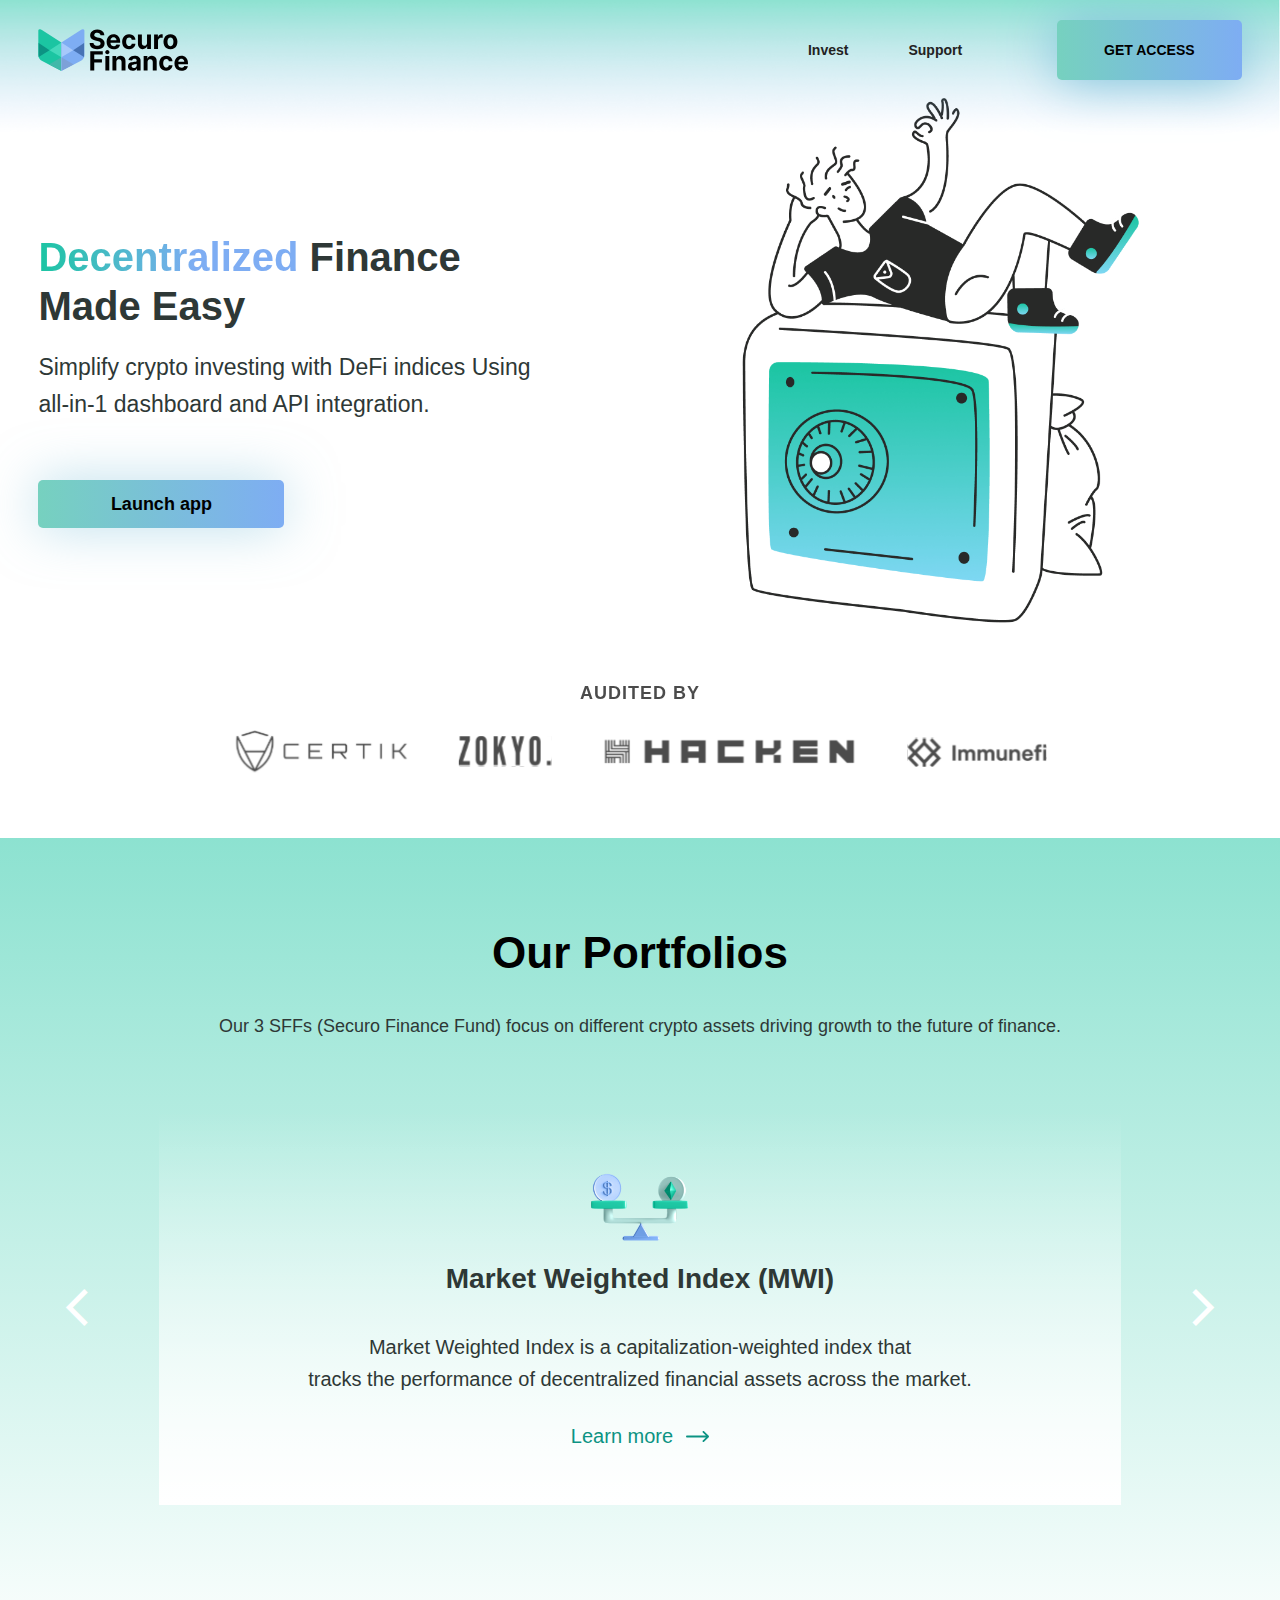
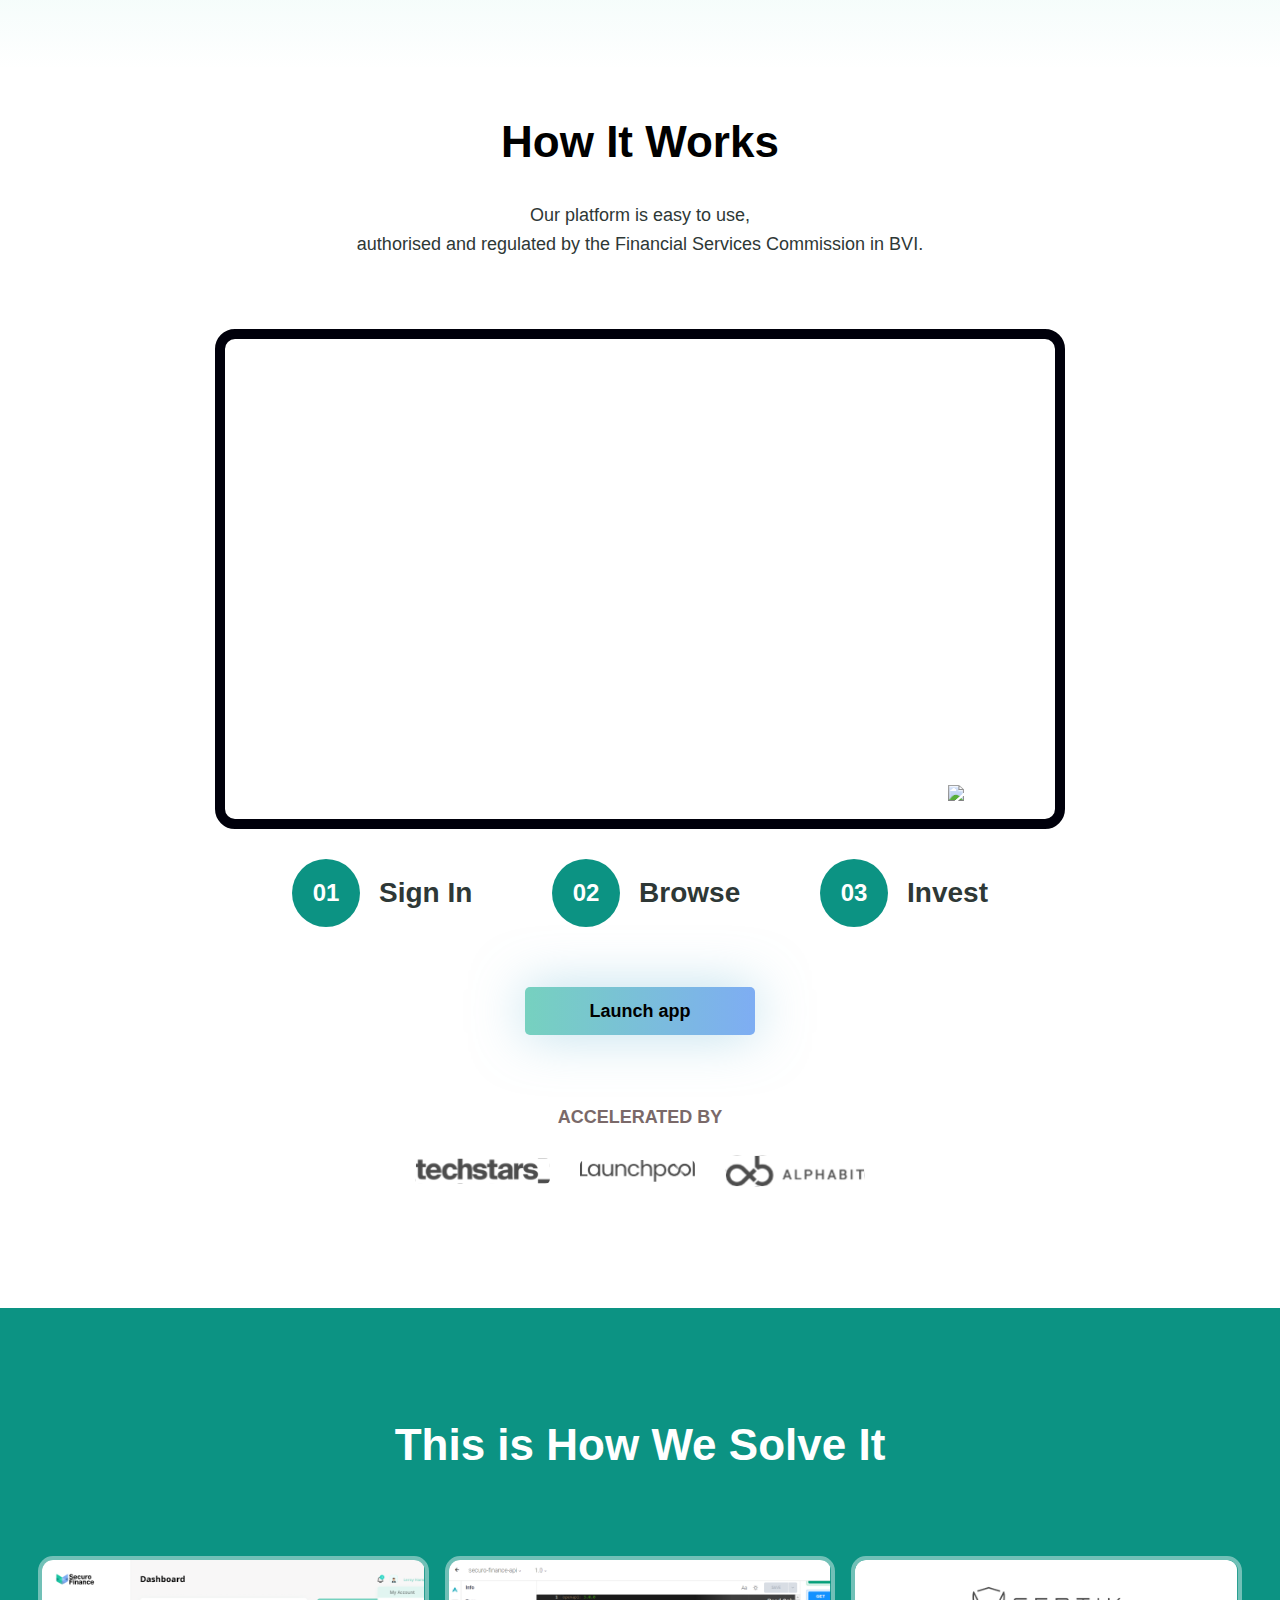
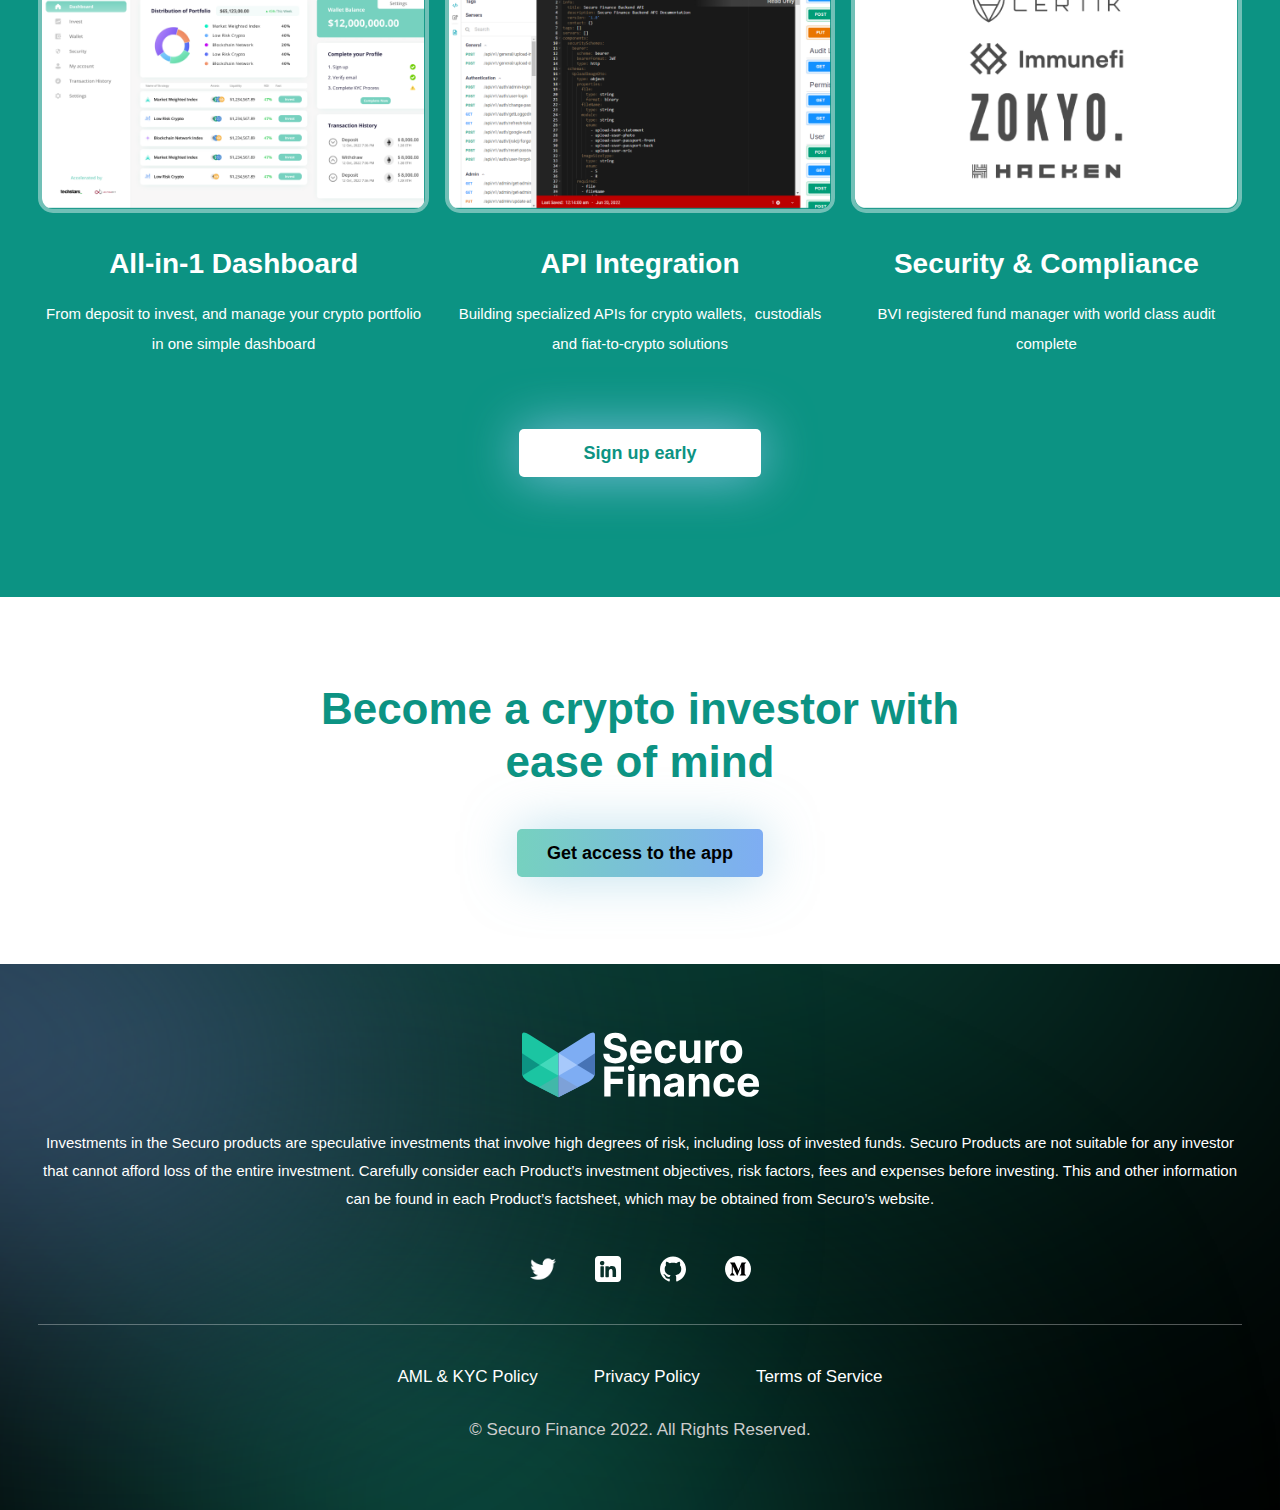
==== index.html @ 417473db "a" ====
<!DOCTYPE html><!--  This site was created in Webflow. https://www.webflow.com  -->
<!--  Last Published: Tue Jul 12 2022 13:01:15 GMT+0000 (Coordinated Universal Time)  -->
<html data-wf-page="6290cf3a53480a5c6a2736aa" data-wf-site="6290cf3a53480a66812736a9">
<head>
  <meta charset="utf-8">
  <title>Decentralized Finance Made Easy</title>
  <meta content="Simplify crypto investing with DeFi indices Using all-in-1 dashboard and API integration." name="description">
  <meta content="Decentralized Finance Made Easy" property="og:title">
  <meta content="Simplify crypto investing with DeFi indices Using all-in-1 dashboard and API integration." property="og:description">
  <meta content="https://uploads-ssl.webflow.com/6290cf3a53480a66812736a9/62c91a804f9abc2989d7a2f9_securo%20finance%20(1).png" property="og:image">
  <meta content="Decentralized Finance Made Easy" property="twitter:title">
  <meta content="Simplify crypto investing with DeFi indices Using all-in-1 dashboard and API integration." property="twitter:description">
  <meta content="https://uploads-ssl.webflow.com/6290cf3a53480a66812736a9/62c91a804f9abc2989d7a2f9_securo%20finance%20(1).png" property="twitter:image">
  <meta property="og:type" content="website">
  <meta content="summary_large_image" name="twitter:card">
  <meta content="width=device-width, initial-scale=1" name="viewport">
  <meta content="Webflow" name="generator">
  <link href="css/normalize.css" rel="stylesheet" type="text/css">
  <link href="css/webflow.css" rel="stylesheet" type="text/css">
  <link href="css/securo-finance.webflow.css" rel="stylesheet" type="text/css">
  <script src="https://ajax.googleapis.com/ajax/libs/webfont/1.6.26/webfont.js" type="text/javascript"></script>
  <script type="text/javascript">WebFont.load({  google: {    families: ["Open Sans:300,300italic,400,400italic,600,600italic,700,700italic,800,800italic","Inter:100,200,300,regular,500,600,700,800,900"]  }});</script>
  <!-- [if lt IE 9]><script src="https://cdnjs.cloudflare.com/ajax/libs/html5shiv/3.7.3/html5shiv.min.js" type="text/javascript"></script><![endif] -->
  <script type="text/javascript">!function(o,c){var n=c.documentElement,t=" w-mod-";n.className+=t+"js",("ontouchstart"in o||o.DocumentTouch&&c instanceof DocumentTouch)&&(n.className+=t+"touch")}(window,document);</script>
  <link href="images/favicon.png" rel="shortcut icon" type="image/x-icon">
  <link href="images/webclip.png" rel="apple-touch-icon">
  <style>
  * {
  -webkit-font-smoothing: antialiased;
  -moz-osx-font-smoothing: grayscale;
}
</style>
  <style>
html {
    overflow-x: hidden;
}
 ::-webkit-scrollbar {
      display: none !important;
    }
  .iframe{
      border: none !important;
  }
</style>
  <script type="application/ld+json">
{
  "@context": "https://schema.org/",
  "@type": "WebSite",
  "name": "Securo Finance",
  "url": "https://securo.finance/",
  "potentialAction": {
    "@type": "SearchAction",
    "target": "{search_term_string}",
    "query-input": "required name=search_term_string"
  }
}
</script>
</head>
<body class="body">
  <div bind="88640dd5-654f-c29c-ed21-a63021852dc5" data-animation="default" data-collapse="medium" data-duration="400" data-easing="ease" data-easing2="ease" role="banner" class="navbar w-nav"><img src="images/top-header.png" loading="lazy" sizes="100vw" srcset="images/top-header-p-500.png 500w, images/top-header-p-800.png 800w, images/top-header-p-1080.png 1080w, images/top-header-p-1600.png 1600w, images/top-header.png 2305w" data-sizes="[{&quot;max&quot;:10000,&quot;size&quot;:&quot;100vw&quot;}]" alt="" class="top-navbar">
    <div class="nav-container">
      <a href="https://securo.finance/" class="logo w-nav-brand"><img src="images/Securo-Logo.svg" loading="lazy" data-sizes="[{&quot;max&quot;:479,&quot;size&quot;:&quot;100vw&quot;},{&quot;max&quot;:1439,&quot;size&quot;:&quot;150px&quot;},{&quot;max&quot;:10000,&quot;size&quot;:&quot;247px&quot;}]" alt="" class="logo-img"></a>
      <nav role="navigation" class="nav-100 w-nav-menu">
        <div class="flex-apart">
          <div data-hover="true" data-delay="0" class="nav-link no-20 w-dropdown">
            <div class="dropdown-toggle w-dropdown-toggle">
              <div>Invest</div>
            </div>
            <nav class="dropdown-list w-dropdown-list">
              <a href="https://securo-static.s3.us-east-2.amazonaws.com/factsheets/Securo+Finance+-+Market+Weighted+Index+(MWI)+-+Factsheet.pdf" target="_blank" class="flex-align top w-inline-block">
                <div class="drop left-5">Market Weighted Index (MWI)</div><img src="images/Polygon-1.svg" loading="lazy" alt="" class="polygon-top">
              </a>
              <a href="https://securo-static.s3.us-east-2.amazonaws.com/factsheets/Securo+Finance+-+Blockchain+Network+Index+(BNI)+-+Factsheet.pdflink" target="_blank" class="flex-align w-inline-block">
                <div class="drop left-5">Blockchain Network Index (BNI)</div><img src="images/liness.svg" loading="lazy" alt="" class="line-top"><img src="images/liness.svg" loading="lazy" alt="" class="image-5">
              </a>
              <a href="https://securo-static.s3.us-east-2.amazonaws.com/factsheets/Securo+Finance+-+Low-risk+Crypto+Index+(LCI)+-+Factsheet.pdf" target="_blank" class="flex-align bottom-radius w-inline-block">
                <div class="drop left-5">Low-risk Crypto Index (LCI)</div>
              </a>
            </nav>
          </div>
          <a href="mailto:hello@securo.finance" class="nav-link w-nav-link">Support</a>
        </div>
        <a href="https://app.securo.finance/" target="_blank" class="nav-button mobile w-inline-block">
          <div class="flex">
            <div>Get Access</div>
          </div>
        </a>
      </nav>
      <div class="menu-button w-nav-button">
        <div data-w-id="88640dd5-654f-c29c-ed21-a63021852dec" class="hamburger-parent">
          <div class="line-1"></div>
          <div class="line-2"></div>
          <div class="line-3"></div>
        </div>
      </div>
    </div>
  </div>
  <section class="section home-hero wf-section">
    <div class="container flex-apart">
      <div class="block-left _635px">
        <h1 class="h1"><span class="text-span">Decentralized</span> Finance Made Easy</h1>
        <div class="_26-47">
          <p class="_25px _511">Simplify crypto investing with DeFi indices Using all-in-1 dashboard and API integration.</p>
        </div>
        <div class="button-wrapper flex">
          <a href="https://app.securo.finance/" target="_blank" class="nav-button _300 w-button">Launch app</a>
        </div>
      </div><img class="pricing-table opa" src="images/hero-1.png" alt="Securo Finance image" data-sizes="[{&quot;max&quot;:479,&quot;size&quot;:&quot;83vw&quot;},{&quot;max&quot;:767,&quot;size&quot;:&quot;66vw&quot;},{&quot;max&quot;:991,&quot;size&quot;:&quot;56vw&quot;},{&quot;max&quot;:1439,&quot;size&quot;:&quot;47vw&quot;},{&quot;max&quot;:1919,&quot;size&quot;:&quot;48vw&quot;},{&quot;max&quot;:10000,&quot;size&quot;:&quot;812.5px&quot;}]" sizes="(max-width: 479px) 83vw, (max-width: 767px) 66vw, (max-width: 991px) 56vw, (max-width: 1439px) 47vw, (max-width: 1919px) 48vw, 812.5px" loading="lazy" srcset="images/hero-1-p-500.png 500w, images/hero-1.png 998w">
    </div>
    <div class="grid _102-top">
      <div class="_18px center no25">audited by</div>
      <div class="max-814-9px">
        <a href="https://www.certik.com/" target="_blank" class="w-inline-block"><img src="images/a858a9a1-2b5a-4e56-b162-a63f28ad0ece-1592519393391.svg" loading="lazy" alt="Certix
"></a>
        <a href="https://www.zokyo.io/" target="_blank" class="w-inline-block"><img src="images/zokyo-logo-penguin-karts.svg" loading="lazy" alt="Zokyo logo"></a>
        <a href="https://hacken.io/" target="_blank" class="w-inline-block"><img src="images/5583.svg" loading="lazy" alt="Hachen logo"></a>
        <a href="https://immunefi.com/" target="_blank" class="w-inline-block"><img src="images/Logo-black4x-1.svg" loading="lazy" alt="Immunefi logo"></a>
      </div>
    </div>
  </section>
  <section class="section our-portfolios wf-section">
    <div class="container _205-down _1534-84">
      <div class="_71-padding-bottom">
        <h2 class="h2-48px center">Our Portfolios</h2>
        <div class="paragraph-25px center">Our 3 SFFs (Securo Finance Fund) focus on different crypto assets driving growth to the future of finance.</div>
      </div>
      <div data-delay="2500" data-animation="slide" class="slider w-slider" data-autoplay="true" data-easing="ease" data-hide-arrows="false" data-disable-swipe="false" data-autoplay-limit="0" data-nav-spacing="3" data-duration="500" data-infinite="true">
        <div class="mask w-slider-mask">
          <div class="w-slide">
            <div class="cardkol no53jkk"><img src="images/MWI.png" loading="lazy" data-sizes="[{&quot;max&quot;:10000,&quot;size&quot;:&quot;100px&quot;}]" alt="Dollar and ethereum logo
" class="icon">
              <div class="_24px"><strong>Market Weighted Index (MWI)</strong></div>
              <p class="_20px _36-down top-20">Market Weighted Index is a capitalization-weighted index that <br>tracks the performance of decentralized financial assets across the market.</p>
              <a href="https://securo-static.s3.us-east-2.amazonaws.com/factsheets/Securo+Finance+-+Market+Weighted+Index+(MWI)+-+Factsheet.pdf" target="_blank" class="learn-more-wrap w-inline-block">
                <div>Learn more</div><img src="images/Frame.svg" loading="lazy" alt="Arrow icon" class="image-3">
              </a>
              <div id="w-node-e0b357f7-01fc-93ce-204c-aa6944d3aa86-6a2736aa" class="read-more-link hide">
                <div class="_18px _8-left">Learn more</div>
                <div bind="e0b357f7-01fc-93ce-204c-aa6944d3aa89" class="icon-2 w-embed"><svg width="420" height="420" viewbox="0 0 24 24" fill="none" xmlns="http://www.w3.org/2000/svg">
                    <path d="M16.172 10.9999L10.808 5.63592L12.222 4.22192L20 11.9999L12.222 19.7779L10.808 18.3639L16.172 12.9999H4V10.9999H16.172Z" fill="currentColor"></path>
                  </svg>
                </div>
              </div>
            </div>
          </div>
          <div class="w-slide">
            <div class="cardkol no53jkk three"><img src="images/BNI.png" loading="lazy" data-sizes="[{&quot;max&quot;:10000,&quot;size&quot;:&quot;100px&quot;}]" alt="Blockchain
" class="icon">
              <div class="_24px"><strong>Blockchain Network Index (BNI)</strong></div>
              <p class="_20px _36-down top-20">Blockchain Network Index provides you exposure to<br>the trend of major Layer 1 Blockchain Network utility tokens.</p>
              <a href="https://securo-static.s3.us-east-2.amazonaws.com/factsheets/Securo+Finance+-+Blockchain+Network+Index+(BNI)+-+Factsheet.pdflink" target="_blank" class="learn-more-wrap w-inline-block">
                <div>Learn more</div><img src="images/Frame.svg" loading="lazy" alt="Arrow icon" class="image-3">
              </a>
              <div id="w-node-_5a791a5d-cc05-e29b-e562-3e92c2c7759d-6a2736aa" class="read-more-link hide">
                <div class="_18px _8-left">Learn more</div>
                <div bind="5a791a5d-cc05-e29b-e562-3e92c2c775a0" class="icon-2 w-embed"><svg width="420" height="420" viewbox="0 0 24 24" fill="none" xmlns="http://www.w3.org/2000/svg">
                    <path d="M16.172 10.9999L10.808 5.63592L12.222 4.22192L20 11.9999L12.222 19.7779L10.808 18.3639L16.172 12.9999H4V10.9999H16.172Z" fill="currentColor"></path>
                  </svg>
                </div>
              </div>
            </div>
          </div>
          <div class="w-slide">
            <div class="cardkol no53jkk two"><img src="images/LCI.png" loading="lazy" data-sizes="[{&quot;max&quot;:10000,&quot;size&quot;:&quot;100px&quot;}]" alt="Crypto coins 3d" class="icon">
              <div class="_24px"><strong>Low-risk Crypto Index (LCI)</strong></div>
              <p class="_20px _36-down top-20">Low-risk Crypto Index is designed to focus on low risk but stable profit,<br>utilizing stablecoin yield farming.</p>
              <a href="https://securo-static.s3.us-east-2.amazonaws.com/factsheets/Securo+Finance+-+Low-risk+Crypto+Index+(LCI)+-+Factsheet.pdf" target="_blank" class="learn-more-wrap w-inline-block">
                <div>Learn more</div><img src="images/Frame.svg" loading="lazy" alt="Arrow icon" class="image-3">
              </a>
              <div id="w-node-_1612b302-1dab-61e5-bafb-b204d5cf8191-6a2736aa" class="read-more-link hide">
                <div class="_18px _8-left">Learn more</div>
                <div bind="1612b302-1dab-61e5-bafb-b204d5cf8194" class="icon-2 w-embed"><svg width="420" height="420" viewbox="0 0 24 24" fill="none" xmlns="http://www.w3.org/2000/svg">
                    <path d="M16.172 10.9999L10.808 5.63592L12.222 4.22192L20 11.9999L12.222 19.7779L10.808 18.3639L16.172 12.9999H4V10.9999H16.172Z" fill="currentColor"></path>
                  </svg>
                </div>
              </div>
            </div>
          </div>
        </div>
        <div class="left-arrow w-slider-arrow-left">
          <div class="icon-3 w-icon-slider-left"></div>
        </div>
        <div class="right-arrow w-slider-arrow-right">
          <div class="icon-3 w-icon-slider-right"></div>
        </div>
        <div class="slide-nav w-slider-nav w-round"></div>
      </div>
    </div>
    <div class="container center-flex">
      <div class="_71-padding-bottom max-817">
        <h2 class="h2-48px center">How It Works</h2>
        <div class="paragraph-25px center">Our platform is easy to use,<br>authorised and regulated by the Financial Services Commission in BVI.</div>
      </div>
      <div data-poster-url="https://uploads-ssl.webflow.com/6290cf3a53480a66812736a9/62b9cbfec9f7d6c64f99ea6f_3 (1)-poster-00001.jpg" data-video-urls="https://uploads-ssl.webflow.com/6290cf3a53480a66812736a9/62b9cbfec9f7d6c64f99ea6f_3 (1)-transcode.mp4,https://uploads-ssl.webflow.com/6290cf3a53480a66812736a9/62b9cbfec9f7d6c64f99ea6f_3 (1)-transcode.webm" data-autoplay="true" data-loop="true" data-wf-ignore="true" class="background-video w-background-video w-background-video-atom"><video id="68a9674e-c620-d0e7-3b6a-e1240ec73783-video" autoplay="" loop="" style="background-image:url(&quot;https://uploads-ssl.webflow.com/6290cf3a53480a66812736a9/62b9cbfec9f7d6c64f99ea6f_3 (1)-poster-00001.jpg&quot;)" muted="" playsinline="" data-wf-ignore="true" data-object-fit="cover">
          <source src="https://uploads-ssl.webflow.com/6290cf3a53480a66812736a9/62b9cbfec9f7d6c64f99ea6f_3 (1)-transcode.mp4" data-wf-ignore="true">
          <source src="https://uploads-ssl.webflow.com/6290cf3a53480a66812736a9/62b9cbfec9f7d6c64f99ea6f_3 (1)-transcode.webm" data-wf-ignore="true">
        </video><noscript>
          <style>
  [data-wf-bgvideo-fallback-img] {
    display: none;
  }
  @media (prefers-reduced-motion: reduce) {
    [data-wf-bgvideo-fallback-img] {
      position: absolute;
      z-index: -100;
      display: inline-block;
      height: 100%;
      width: 100%;
      object-fit: cover;
    }
  }</style><img data-wf-bgvideo-fallback-img="true" src="documents/3-1.mp4" alt="">
        </noscript>
        <div aria-live="polite"><button type="button" data-w-bg-video-control="true" aria-controls="68a9674e-c620-d0e7-3b6a-e1240ec73783-video" class="w-backgroundvideo-backgroundvideoplaypausebutton w-background-video--control"><span><img src="https://uploads-ssl.webflow.com/6022af993a6b2191db3ed10c/628299f8aa233b83918e24fd_Pause.svg" alt="Pause video"></span><span hidden=""><img src="https://uploads-ssl.webflow.com/6022af993a6b2191db3ed10c/628298b20ae0236682d4b87f_Play-24.svg" alt="Play video"></span></button></div>
      </div>
      <div class="max-696">
        <div class="box-wrapper">
          <div class="numbers">
            <div>01</div>
          </div>
          <div class="_24px">Sign In</div>
        </div>
        <div class="box-wrapper">
          <div class="numbers">
            <div>02</div>
          </div>
          <div class="_24px">Browse</div>
        </div>
        <div class="box-wrapper">
          <div class="numbers">
            <div>03</div>
          </div>
          <div class="_24px">Invest</div>
        </div>
      </div>
      <div class="button-wrapper flex _60-down">
        <a href="https://app.securo.finance/" target="_blank" class="nav-button _300 w-button">Launch app</a>
      </div>
      <div class="grid top-171">
        <div class="_18px center">Accelerated By</div>
        <div class="max-651">
          <a href="https://www.techstars.com/accelerators/launchpool-web3" target="_blank" class="max-334 w-inline-block"><img src="images/techstars-logo-freelogovectors.svg" loading="lazy" alt="techstars"></a>
          <a href="https://launchpool.xyz/" target="_blank" class="max-334 w-inline-block"><img src="images/lunchpad-3.png" loading="lazy" data-sizes="[{&quot;max&quot;:479,&quot;size&quot;:&quot;23vw&quot;},{&quot;max&quot;:991,&quot;size&quot;:&quot;100.2109375px&quot;},{&quot;max&quot;:10000,&quot;size&quot;:&quot;114.9453125px&quot;}]" alt="" class="image-6"></a>
          <a href="https://alphabit.fund/" target="_blank" class="max-244 w-inline-block"><img src="images/alphabit-logo.svg" loading="lazy" alt="Alphabit"></a>
        </div>
      </div>
    </div>
    <div class="gradient-top"></div>
  </section>
  <section class="section our-platform wf-section">
    <div class="container center-flex">
      <div class="_92-down">
        <h2 class="h2-48px center ff">This is How We Solve It</h2>
      </div>
      <div class="w-layout-grid featured">
        <div id="w-node-_6b5c9410-aa27-bd37-675f-f75ce6e86c6a-6a2736aa" class="card-wrapper"><img src="images/4-2.png" loading="lazy" data-sizes="[{&quot;max&quot;:479,&quot;size&quot;:&quot;79vw&quot;},{&quot;max&quot;:767,&quot;size&quot;:&quot;94vw&quot;},{&quot;max&quot;:1439,&quot;size&quot;:&quot;459px&quot;},{&quot;max&quot;:10000,&quot;size&quot;:&quot;467px&quot;}]" alt="All-in-1 Dashboard" class="image-4">
          <div class="_28px">All-in-1 Dashboard</div>
          <p class="_17px">From deposit to invest, and manage your crypto portfolio in one simple dashboard</p>
        </div>
        <div id="w-node-_1deaa5ff-06e7-768a-fdd7-6ca3e8f1315f-6a2736aa" class="card-wrapper"><img src="images/image2-1.png" loading="lazy" data-sizes="[{&quot;max&quot;:479,&quot;size&quot;:&quot;79vw&quot;},{&quot;max&quot;:767,&quot;size&quot;:&quot;94vw&quot;},{&quot;max&quot;:1439,&quot;size&quot;:&quot;459px&quot;},{&quot;max&quot;:10000,&quot;size&quot;:&quot;467px&quot;}]" alt="API Integration" class="image-4">
          <div class="_28px">API Integration</div>
          <p class="_17px">Building specialized APIs for crypto wallets,  custodials and fiat-to-crypto solutions</p>
        </div>
        <div id="w-node-_937528a1-671e-aa32-40c0-c68cd2d0589b-6a2736aa" class="card-wrapper"><img src="images/pol.png" loading="lazy" data-sizes="[{&quot;max&quot;:479,&quot;size&quot;:&quot;79vw&quot;},{&quot;max&quot;:767,&quot;size&quot;:&quot;94vw&quot;},{&quot;max&quot;:1439,&quot;size&quot;:&quot;459px&quot;},{&quot;max&quot;:10000,&quot;size&quot;:&quot;467px&quot;}]" alt="Security &amp; Compliance" class="image-4">
          <div class="_28px">Security &amp; Compliance</div>
          <p class="_17px">BVI registered fund manager with world class audit complete</p>
        </div>
      </div>
      <div class="button-wrapper flex _60-down">
        <a href="early-sign-up.html" class="nav-button _300 white w-button">Sign up early</a>
      </div>
    </div>
  </section>
  <section class="section faq wf-section">
    <div class="container">
      <h2 class="h2-48px fff max-723"><strong>Become a crypto investor with ease of mind</strong></h2>
      <a href="https://app.securo.finance/" target="_blank" class="nav-button _300 center w-button">Get access to the app</a>
    </div>
  </section>
  <footer bind="923f2f53-839e-24ac-73a3-f5ae0c630414" class="section footer wf-section"><img src="images/right.svg" loading="lazy" alt="" class="image-2">
    <div class="container flex">
      <div class="display-flex">
        <a href="https://securo.finance/" class="max-248px _89-down w-inline-block"><img src="images/logo.svg" loading="lazy" data-sizes="[{&quot;max&quot;:479,&quot;size&quot;:&quot;100vw&quot;},{&quot;max&quot;:10000,&quot;size&quot;:&quot;277.5625px&quot;}]" alt=""></a>
        <p class="_17px footer">Investments in the Securo products are speculative investments that involve high degrees of risk, including loss of invested funds. Securo Products are not suitable for any investor that cannot afford loss of the entire investment. Carefully consider each Product’s investment objectives, risk factors, fees and expenses before investing. This and other information can be found in each Product’s factsheet, which may be obtained from Securo’s website.</p>
        <div class="flex _42-down">
          <a href="https://twitter.com/Securo_Finance" target="_blank" class="_35-63 _23-left w-inline-block"><img src="images/twitter.png" loading="lazy" data-sizes="[{&quot;max&quot;:479,&quot;size&quot;:&quot;24px&quot;},{&quot;max&quot;:767,&quot;size&quot;:&quot;26px&quot;},{&quot;max&quot;:991,&quot;size&quot;:&quot;3vw&quot;},{&quot;max&quot;:1919,&quot;size&quot;:&quot;26px&quot;},{&quot;max&quot;:10000,&quot;size&quot;:&quot;1vw&quot;}]" alt="" class="img-35-63px"></a>
          <a href="https://www.linkedin.com/company/securofinance/" target="_blank" class="_35-63 _23-left w-inline-block"><img src="images/Frame-2.svg" loading="lazy" data-sizes="[{&quot;max&quot;:479,&quot;size&quot;:&quot;24px&quot;},{&quot;max&quot;:10000,&quot;size&quot;:&quot;35.625px&quot;}]" alt="" class="img-35-63px"></a>
          <a href="https://github.com/daoventures/securo-contract" target="_blank" class="_35-63 _23-left w-inline-block"><img src="images/Frame-1.svg" loading="lazy" data-sizes="[{&quot;max&quot;:479,&quot;size&quot;:&quot;24px&quot;},{&quot;max&quot;:10000,&quot;size&quot;:&quot;35.625px&quot;}]" alt="" class="img-35-63px"></a>
          <a href="https://medium.com/@SecuroFinance" target="_blank" class="_35-63 _23-left w-inline-block"><img src="images/Frame-3.svg" loading="lazy" data-sizes="[{&quot;max&quot;:479,&quot;size&quot;:&quot;24px&quot;},{&quot;max&quot;:10000,&quot;size&quot;:&quot;35.625px&quot;}]" alt="" class="img-35-63px"></a>
        </div>
        <div class="line-1245"></div>
        <div class="max-485">
          <a href="https://securo-static.s3.us-east-2.amazonaws.com/documents/AML+%26+KYC+policy.pdf" target="_blank" class="_17-fff">AML &amp; KYC Policy</a>
          <a href="https://securo-static.s3.us-east-2.amazonaws.com/documents/Privacy+Policy.pdf" target="_blank" class="_17-fff">Privacy Policy</a>
          <a href="https://securo-static.s3.us-east-2.amazonaws.com/documents/Terms+of+Service.pdf" target="_blank" class="_17-fff">Terms of Service</a>
        </div>
        <p id="w-node-_923f2f53-839e-24ac-73a3-f5ae0c630437-0c630414" class="_16px">© Securo Finance 2022. All Rights Reserved.</p>
      </div>
    </div>
  </footer>
  <script src="https://d3e54v103j8qbb.cloudfront.net/js/jquery-3.5.1.min.dc5e7f18c8.js?site=6290cf3a53480a66812736a9" type="text/javascript" integrity="sha256-9/aliU8dGd2tb6OSsuzixeV4y/faTqgFtohetphbbj0=" crossorigin="anonymous"></script>
  <script src="js/webflow.js" type="text/javascript"></script>
  <!-- [if lte IE 9]><script src="https://cdnjs.cloudflare.com/ajax/libs/placeholders/3.0.2/placeholders.min.js"></script><![endif] -->
</body>
</html>
---- css/webflow.css ----
@font-face {
  font-family: 'webflow-icons';
  src: url("[data-uri]") format('truetype');
  font-weight: normal;
  font-style: normal;
}
[class^="w-icon-"],
[class*=" w-icon-"] {
  /* use !important to prevent issues with browser extensions that change fonts */
  font-family: 'webflow-icons' !important;
  speak: none;
  font-style: normal;
  font-weight: normal;
  font-variant: normal;
  text-transform: none;
  line-height: 1;
  /* Better Font Rendering =========== */
  -webkit-font-smoothing: antialiased;
  -moz-osx-font-smoothing: grayscale;
}
.w-icon-slider-right:before {
  content: "\e600";
}
.w-icon-slider-left:before {
  content: "\e601";
}
.w-icon-nav-menu:before {
  content: "\e602";
}
.w-icon-arrow-down:before,
.w-icon-dropdown-toggle:before {
  content: "\e603";
}
.w-icon-file-upload-remove:before {
  content: "\e900";
}
.w-icon-file-upload-icon:before {
  content: "\e903";
}
* {
  -webkit-box-sizing: border-box;
  -moz-box-sizing: border-box;
  box-sizing: border-box;
}
html {
  height: 100%;
}
body {
  margin: 0;
  min-height: 100%;
  background-color: #fff;
  font-family: Arial, sans-serif;
  font-size: 14px;
  line-height: 20px;
  color: #333;
}
img {
  max-width: 100%;
  vertical-align: middle;
  display: inline-block;
}
html.w-mod-touch * {
  background-attachment: scroll !important;
}
.w-block {
  display: block;
}
.w-inline-block {
  max-width: 100%;
  display: inline-block;
}
.w-clearfix:before,
.w-clearfix:after {
  content: " ";
  display: table;
  grid-column-start: 1;
  grid-row-start: 1;
  grid-column-end: 2;
  grid-row-end: 2;
}
.w-clearfix:after {
  clear: both;
}
.w-hidden {
  display: none;
}
.w-button {
  display: inline-block;
  padding: 9px 15px;
  background-color: #3898EC;
  color: white;
  border: 0;
  line-height: inherit;
  text-decoration: none;
  cursor: pointer;
  border-radius: 0;
}
input.w-button {
  -webkit-appearance: button;
}
html[data-w-dynpage] [data-w-cloak] {
  color: transparent !important;
}
.w-webflow-badge,
.w-webflow-badge * {
  position: static;
  left: auto;
  top: auto;
  right: auto;
  bottom: auto;
  z-index: auto;
  display: block;
  visibility: visible;
  overflow: visible;
  overflow-x: visible;
  overflow-y: visible;
  box-sizing: border-box;
  width: auto;
  height: auto;
  max-height: none;
  max-width: none;
  min-height: 0;
  min-width: 0;
  margin: 0;
  padding: 0;
  float: none;
  clear: none;
  border: 0 none transparent;
  border-radius: 0;
  background: none;
  background-image: none;
  background-position: 0% 0%;
  background-size: auto auto;
  background-repeat: repeat;
  background-origin: padding-box;
  background-clip: border-box;
  background-attachment: scroll;
  background-color: transparent;
  box-shadow: none;
  opacity: 1.0;
  transform: none;
  transition: none;
  direction: ltr;
  font-family: inherit;
  font-weight: inherit;
  color: inherit;
  font-size: inherit;
  line-height: inherit;
  font-style: inherit;
  font-variant: inherit;
  text-align: inherit;
  letter-spacing: inherit;
  text-decoration: inherit;
  text-indent: 0;
  text-transform: inherit;
  list-style-type: disc;
  text-shadow: none;
  font-smoothing: auto;
  vertical-align: baseline;
  cursor: inherit;
  white-space: inherit;
  word-break: normal;
  word-spacing: normal;
  word-wrap: normal;
}
.w-webflow-badge {
  position: fixed !important;
  display: inline-block !important;
  visibility: visible !important;
  opacity: 1 !important;
  z-index: 2147483647 !important;
  top: auto !important;
  right: 12px !important;
  bottom: 12px !important;
  left: auto !important;
  color: #AAADB0 !important;
  background-color: #fff !important;
  border-radius: 3px !important;
  padding: 6px 8px 6px 6px !important;
  font-size: 12px !important;
  opacity: 1.0 !important;
  line-height: 14px !important;
  text-decoration: none !important;
  transform: none !important;
  margin: 0 !important;
  width: auto !important;
  height: auto !important;
  overflow: visible !important;
  white-space: nowrap;
  box-shadow: 0 0 0 1px rgba(0, 0, 0, 0.1), 0px 1px 3px rgba(0, 0, 0, 0.1);
  cursor: pointer;
}
.w-webflow-badge > img {
  display: inline-block !important;
  visibility: visible !important;
  opacity: 1 !important;
  vertical-align: middle !important;
}
h1,
h2,
h3,
h4,
h5,
h6 {
  font-weight: bold;
  margin-bottom: 10px;
}
h1 {
  font-size: 38px;
  line-height: 44px;
  margin-top: 20px;
}
h2 {
  font-size: 32px;
  line-height: 36px;
  margin-top: 20px;
}
h3 {
  font-size: 24px;
  line-height: 30px;
  margin-top: 20px;
}
h4 {
  font-size: 18px;
  line-height: 24px;
  margin-top: 10px;
}
h5 {
  font-size: 14px;
  line-height: 20px;
  margin-top: 10px;
}
h6 {
  font-size: 12px;
  line-height: 18px;
  margin-top: 10px;
}
p {
  margin-top: 0;
  margin-bottom: 10px;
}
blockquote {
  margin: 0 0 10px 0;
  padding: 10px 20px;
  border-left: 5px solid #E2E2E2;
  font-size: 18px;
  line-height: 22px;
}
figure {
  margin: 0;
  margin-bottom: 10px;
}
figcaption {
  margin-top: 5px;
  text-align: center;
}
ul,
ol {
  margin-top: 0px;
  margin-bottom: 10px;
  padding-left: 40px;
}
.w-list-unstyled {
  padding-left: 0;
  list-style: none;
}
.w-embed:before,
.w-embed:after {
  content: " ";
  display: table;
  grid-column-start: 1;
  grid-row-start: 1;
  grid-column-end: 2;
  grid-row-end: 2;
}
.w-embed:after {
  clear: both;
}
.w-video {
  width: 100%;
  position: relative;
  padding: 0;
}
.w-video iframe,
.w-video object,
.w-video embed {
  position: absolute;
  top: 0;
  left: 0;
  width: 100%;
  height: 100%;
  border: none;
}
fieldset {
  padding: 0;
  margin: 0;
  border: 0;
}
button,
[type='button'],
[type='reset'] {
  border: 0;
  cursor: pointer;
  -webkit-appearance: button;
}
.w-form {
  margin: 0 0 15px;
}
.w-form-done {
  display: none;
  padding: 20px;
  text-align: center;
  background-color: #dddddd;
}
.w-form-fail {
  display: none;
  margin-top: 10px;
  padding: 10px;
  background-color: #ffdede;
}
label {
  display: block;
  margin-bottom: 5px;
  font-weight: bold;
}
.w-input,
.w-select {
  display: block;
  width: 100%;
  height: 38px;
  padding: 8px 12px;
  margin-bottom: 10px;
  font-size: 14px;
  line-height: 1.428571429;
  color: #333333;
  vertical-align: middle;
  background-color: #ffffff;
  border: 1px solid #cccccc;
}
.w-input:-moz-placeholder,
.w-select:-moz-placeholder {
  color: #999;
}
.w-input::-moz-placeholder,
.w-select::-moz-placeholder {
  color: #999;
  opacity: 1;
}
.w-input:-ms-input-placeholder,
.w-select:-ms-input-placeholder {
  color: #999;
}
.w-input::-webkit-input-placeholder,
.w-select::-webkit-input-placeholder {
  color: #999;
}
.w-input:focus,
.w-select:focus {
  border-color: #3898EC;
  outline: 0;
}
.w-input[disabled],
.w-select[disabled],
.w-input[readonly],
.w-select[readonly],
fieldset[disabled] .w-input,
fieldset[disabled] .w-select {
  cursor: not-allowed;
}
.w-input[disabled]:not(.w-input-disabled),
.w-select[disabled]:not(.w-input-disabled),
.w-input[readonly],
.w-select[readonly],
fieldset[disabled]:not(.w-input-disabled) .w-input,
fieldset[disabled]:not(.w-input-disabled) .w-select {
  background-color: #eeeeee;
}
textarea.w-input,
textarea.w-select {
  height: auto;
}
.w-select {
  background-color: #f3f3f3;
}
.w-select[multiple] {
  height: auto;
}
.w-form-label {
  display: inline-block;
  cursor: pointer;
  font-weight: normal;
  margin-bottom: 0px;
}
.w-radio {
  display: block;
  margin-bottom: 5px;
  padding-left: 20px;
}
.w-radio:before,
.w-radio:after {
  content: " ";
  display: table;
  grid-column-start: 1;
  grid-row-start: 1;
  grid-column-end: 2;
  grid-row-end: 2;
}
.w-radio:after {
  clear: both;
}
.w-radio-input {
  margin: 4px 0 0;
  margin-top: 1px \9;
  line-height: normal;
  float: left;
  margin-left: -20px;
}
.w-radio-input {
  margin-top: 3px;
}
.w-file-upload {
  display: block;
  margin-bottom: 10px;
}
.w-file-upload-input {
  width: 0.1px;
  height: 0.1px;
  opacity: 0;
  overflow: hidden;
  position: absolute;
  z-index: -100;
}
.w-file-upload-default,
.w-file-upload-uploading,
.w-file-upload-success {
  display: inline-block;
  color: #333333;
}
.w-file-upload-error {
  display: block;
  margin-top: 10px;
}
.w-file-upload-default.w-hidden,
.w-file-upload-uploading.w-hidden,
.w-file-upload-error.w-hidden,
.w-file-upload-success.w-hidden {
  display: none;
}
.w-file-upload-uploading-btn {
  display: flex;
  font-size: 14px;
  font-weight: normal;
  cursor: pointer;
  margin: 0;
  padding: 8px 12px;
  border: 1px solid #cccccc;
  background-color: #fafafa;
}
.w-file-upload-file {
  display: flex;
  flex-grow: 1;
  justify-content: space-between;
  margin: 0;
  padding: 8px 9px 8px 11px;
  border: 1px solid #cccccc;
  background-color: #fafafa;
}
.w-file-upload-file-name {
  font-size: 14px;
  font-weight: normal;
  display: block;
}
.w-file-remove-link {
  margin-top: 3px;
  margin-left: 10px;
  width: auto;
  height: auto;
  padding: 3px;
  display: block;
  cursor: pointer;
}
.w-icon-file-upload-remove {
  margin: auto;
  font-size: 10px;
}
.w-file-upload-error-msg {
  display: inline-block;
  color: #ea384c;
  padding: 2px 0;
}
.w-file-upload-info {
  display: inline-block;
  line-height: 38px;
  padding: 0 12px;
}
.w-file-upload-label {
  display: inline-block;
  font-size: 14px;
  font-weight: normal;
  cursor: pointer;
  margin: 0;
  padding: 8px 12px;
  border: 1px solid #cccccc;
  background-color: #fafafa;
}
.w-icon-file-upload-icon,
.w-icon-file-upload-uploading {
  display: inline-block;
  margin-right: 8px;
  width: 20px;
}
.w-icon-file-upload-uploading {
  height: 20px;
}
.w-container {
  margin-left: auto;
  margin-right: auto;
  max-width: 940px;
}
.w-container:before,
.w-container:after {
  content: " ";
  display: table;
  grid-column-start: 1;
  grid-row-start: 1;
  grid-column-end: 2;
  grid-row-end: 2;
}
.w-container:after {
  clear: both;
}
.w-container .w-row {
  margin-left: -10px;
  margin-right: -10px;
}
.w-row:before,
.w-row:after {
  content: " ";
  display: table;
  grid-column-start: 1;
  grid-row-start: 1;
  grid-column-end: 2;
  grid-row-end: 2;
}
.w-row:after {
  clear: both;
}
.w-row .w-row {
  margin-left: 0;
  margin-right: 0;
}
.w-col {
  position: relative;
  float: left;
  width: 100%;
  min-height: 1px;
  padding-left: 10px;
  padding-right: 10px;
}
.w-col .w-col {
  padding-left: 0;
  padding-right: 0;
}
.w-col-1 {
  width: 8.33333333%;
}
.w-col-2 {
  width: 16.66666667%;
}
.w-col-3 {
  width: 25%;
}
.w-col-4 {
  width: 33.33333333%;
}
.w-col-5 {
  width: 41.66666667%;
}
.w-col-6 {
  width: 50%;
}
.w-col-7 {
  width: 58.33333333%;
}
.w-col-8 {
  width: 66.66666667%;
}
.w-col-9 {
  width: 75%;
}
.w-col-10 {
  width: 83.33333333%;
}
.w-col-11 {
  width: 91.66666667%;
}
.w-col-12 {
  width: 100%;
}
.w-hidden-main {
  display: none !important;
}
@media screen and (max-width: 991px) {
  .w-container {
    max-width: 728px;
  }
  .w-hidden-main {
    display: inherit !important;
  }
  .w-hidden-medium {
    display: none !important;
  }
  .w-col-medium-1 {
    width: 8.33333333%;
  }
  .w-col-medium-2 {
    width: 16.66666667%;
  }
  .w-col-medium-3 {
    width: 25%;
  }
  .w-col-medium-4 {
    width: 33.33333333%;
  }
  .w-col-medium-5 {
    width: 41.66666667%;
  }
  .w-col-medium-6 {
    width: 50%;
  }
  .w-col-medium-7 {
    width: 58.33333333%;
  }
  .w-col-medium-8 {
    width: 66.66666667%;
  }
  .w-col-medium-9 {
    width: 75%;
  }
  .w-col-medium-10 {
    width: 83.33333333%;
  }
  .w-col-medium-11 {
    width: 91.66666667%;
  }
  .w-col-medium-12 {
    width: 100%;
  }
  .w-col-stack {
    width: 100%;
    left: auto;
    right: auto;
  }
}
@media screen and (max-width: 767px) {
  .w-hidden-main {
    display: inherit !important;
  }
  .w-hidden-medium {
    display: inherit !important;
  }
  .w-hidden-small {
    display: none !important;
  }
  .w-row,
  .w-container .w-row {
    margin-left: 0;
    margin-right: 0;
  }
  .w-col {
    width: 100%;
    left: auto;
    right: auto;
  }
  .w-col-small-1 {
    width: 8.33333333%;
  }
  .w-col-small-2 {
    width: 16.66666667%;
  }
  .w-col-small-3 {
    width: 25%;
  }
  .w-col-small-4 {
    width: 33.33333333%;
  }
  .w-col-small-5 {
    width: 41.66666667%;
  }
  .w-col-small-6 {
    width: 50%;
  }
  .w-col-small-7 {
    width: 58.33333333%;
  }
  .w-col-small-8 {
    width: 66.66666667%;
  }
  .w-col-small-9 {
    width: 75%;
  }
  .w-col-small-10 {
    width: 83.33333333%;
  }
  .w-col-small-11 {
    width: 91.66666667%;
  }
  .w-col-small-12 {
    width: 100%;
  }
}
@media screen and (max-width: 479px) {
  .w-container {
    max-width: none;
  }
  .w-hidden-main {
    display: inherit !important;
  }
  .w-hidden-medium {
    display: inherit !important;
  }
  .w-hidden-small {
    display: inherit !important;
  }
  .w-hidden-tiny {
    display: none !important;
  }
  .w-col {
    width: 100%;
  }
  .w-col-tiny-1 {
    width: 8.33333333%;
  }
  .w-col-tiny-2 {
    width: 16.66666667%;
  }
  .w-col-tiny-3 {
    width: 25%;
  }
  .w-col-tiny-4 {
    width: 33.33333333%;
  }
  .w-col-tiny-5 {
    width: 41.66666667%;
  }
  .w-col-tiny-6 {
    width: 50%;
  }
  .w-col-tiny-7 {
    width: 58.33333333%;
  }
  .w-col-tiny-8 {
    width: 66.66666667%;
  }
  .w-col-tiny-9 {
    width: 75%;
  }
  .w-col-tiny-10 {
    width: 83.33333333%;
  }
  .w-col-tiny-11 {
    width: 91.66666667%;
  }
  .w-col-tiny-12 {
    width: 100%;
  }
}
.w-widget {
  position: relative;
}
.w-widget-map {
  width: 100%;
  height: 400px;
}
.w-widget-map label {
  width: auto;
  display: inline;
}
.w-widget-map img {
  max-width: inherit;
}
.w-widget-map .gm-style-iw {
  text-align: center;
}
.w-widget-map .gm-style-iw > button {
  display: none !important;
}
.w-widget-twitter {
  overflow: hidden;
}
.w-widget-twitter-count-shim {
  display: inline-block;
  vertical-align: top;
  position: relative;
  width: 28px;
  height: 20px;
  text-align: center;
  background: white;
  border: #758696 solid 1px;
  border-radius: 3px;
}
.w-widget-twitter-count-shim * {
  pointer-events: none;
  -webkit-user-select: none;
  -moz-user-select: none;
  -ms-user-select: none;
  user-select: none;
}
.w-widget-twitter-count-shim .w-widget-twitter-count-inner {
  position: relative;
  font-size: 15px;
  line-height: 12px;
  text-align: center;
  color: #999;
  font-family: serif;
}
.w-widget-twitter-count-shim .w-widget-twitter-count-clear {
  position: relative;
  display: block;
}
.w-widget-twitter-count-shim.w--large {
  width: 36px;
  height: 28px;
}
.w-widget-twitter-count-shim.w--large .w-widget-twitter-count-inner {
  font-size: 18px;
  line-height: 18px;
}
.w-widget-twitter-count-shim:not(.w--vertical) {
  margin-left: 5px;
  margin-right: 8px;
}
.w-widget-twitter-count-shim:not(.w--vertical).w--large {
  margin-left: 6px;
}
.w-widget-twitter-count-shim:not(.w--vertical):before,
.w-widget-twitter-count-shim:not(.w--vertical):after {
  top: 50%;
  left: 0;
  border: solid transparent;
  content: ' ';
  height: 0;
  width: 0;
  position: absolute;
  pointer-events: none;
}
.w-widget-twitter-count-shim:not(.w--vertical):before {
  border-color: rgba(117, 134, 150, 0);
  border-right-color: #5d6c7b;
  border-width: 4px;
  margin-left: -9px;
  margin-top: -4px;
}
.w-widget-twitter-count-shim:not(.w--vertical).w--large:before {
  border-width: 5px;
  margin-left: -10px;
  margin-top: -5px;
}
.w-widget-twitter-count-shim:not(.w--vertical):after {
  border-color: rgba(255, 255, 255, 0);
  border-right-color: white;
  border-width: 4px;
  margin-left: -8px;
  margin-top: -4px;
}
.w-widget-twitter-count-shim:not(.w--vertical).w--large:after {
  border-width: 5px;
  margin-left: -9px;
  margin-top: -5px;
}
.w-widget-twitter-count-shim.w--vertical {
  width: 61px;
  height: 33px;
  margin-bottom: 8px;
}
.w-widget-twitter-count-shim.w--vertical:before,
.w-widget-twitter-count-shim.w--vertical:after {
  top: 100%;
  left: 50%;
  border: solid transparent;
  content: ' ';
  height: 0;
  width: 0;
  position: absolute;
  pointer-events: none;
}
.w-widget-twitter-count-shim.w--vertical:before {
  border-color: rgba(117, 134, 150, 0);
  border-top-color: #5d6c7b;
  border-width: 5px;
  margin-left: -5px;
}
.w-widget-twitter-count-shim.w--vertical:after {
  border-color: rgba(255, 255, 255, 0);
  border-top-color: white;
  border-width: 4px;
  margin-left: -4px;
}
.w-widget-twitter-count-shim.w--vertical .w-widget-twitter-count-inner {
  font-size: 18px;
  line-height: 22px;
}
.w-widget-twitter-count-shim.w--vertical.w--large {
  width: 76px;
}
.w-background-video {
  position: relative;
  overflow: hidden;
  height: 500px;
  color: white;
}
.w-background-video > video {
  background-size: cover;
  background-position: 50% 50%;
  position: absolute;
  margin: auto;
  width: 100%;
  height: 100%;
  right: -100%;
  bottom: -100%;
  top: -100%;
  left: -100%;
  object-fit: cover;
  z-index: -100;
}
.w-background-video > video::-webkit-media-controls-start-playback-button {
  display: none !important;
  -webkit-appearance: none;
}
.w-background-video--control {
  position: absolute;
  bottom: 1em;
  right: 1em;
  background-color: transparent;
  padding: 0;
}
.w-background-video--control > [hidden] {
  display: none !important;
}
.w-slider {
  position: relative;
  height: 300px;
  text-align: center;
  background: #dddddd;
  clear: both;
  -webkit-tap-highlight-color: rgba(0, 0, 0, 0);
  tap-highlight-color: rgba(0, 0, 0, 0);
}
.w-slider-mask {
  position: relative;
  display: block;
  overflow: hidden;
  z-index: 1;
  left: 0;
  right: 0;
  height: 100%;
  white-space: nowrap;
}
.w-slide {
  position: relative;
  display: inline-block;
  vertical-align: top;
  width: 100%;
  height: 100%;
  white-space: normal;
  text-align: left;
}
.w-slider-nav {
  position: absolute;
  z-index: 2;
  top: auto;
  right: 0;
  bottom: 0;
  left: 0;
  margin: auto;
  padding-top: 10px;
  height: 40px;
  text-align: center;
  -webkit-tap-highlight-color: rgba(0, 0, 0, 0);
  tap-highlight-color: rgba(0, 0, 0, 0);
}
.w-slider-nav.w-round > div {
  border-radius: 100%;
}
.w-slider-nav.w-num > div {
  width: auto;
  height: auto;
  padding: 0.2em 0.5em;
  font-size: inherit;
  line-height: inherit;
}
.w-slider-nav.w-shadow > div {
  box-shadow: 0 0 3px rgba(51, 51, 51, 0.4);
}
.w-slider-nav-invert {
  color: #fff;
}
.w-slider-nav-invert > div {
  background-color: rgba(34, 34, 34, 0.4);
}
.w-slider-nav-invert > div.w-active {
  background-color: #222;
}
.w-slider-dot {
  position: relative;
  display: inline-block;
  width: 1em;
  height: 1em;
  background-color: rgba(255, 255, 255, 0.4);
  cursor: pointer;
  margin: 0 3px 0.5em;
  transition: background-color 100ms, color 100ms;
}
.w-slider-dot.w-active {
  background-color: #fff;
}
.w-slider-dot:focus {
  outline: none;
  box-shadow: 0px 0px 0px 2px #fff;
}
.w-slider-dot:focus.w-active {
  box-shadow: none;
}
.w-slider-arrow-left,
.w-slider-arrow-right {
  position: absolute;
  width: 80px;
  top: 0;
  right: 0;
  bottom: 0;
  left: 0;
  margin: auto;
  cursor: pointer;
  overflow: hidden;
  color: white;
  font-size: 40px;
  -webkit-tap-highlight-color: rgba(0, 0, 0, 0);
  tap-highlight-color: rgba(0, 0, 0, 0);
  -webkit-user-select: none;
  -moz-user-select: none;
  -ms-user-select: none;
  user-select: none;
}
.w-slider-arrow-left [class^='w-icon-'],
.w-slider-arrow-right [class^='w-icon-'],
.w-slider-arrow-left [class*=' w-icon-'],
.w-slider-arrow-right [class*=' w-icon-'] {
  position: absolute;
}
.w-slider-arrow-left:focus,
.w-slider-arrow-right:focus {
  outline: 0;
}
.w-slider-arrow-left {
  z-index: 3;
  right: auto;
}
.w-slider-arrow-right {
  z-index: 4;
  left: auto;
}
.w-icon-slider-left,
.w-icon-slider-right {
  top: 0;
  right: 0;
  bottom: 0;
  left: 0;
  margin: auto;
  width: 1em;
  height: 1em;
}
.w-slider-aria-label {
  border: 0;
  clip: rect(0 0 0 0);
  height: 1px;
  margin: -1px;
  overflow: hidden;
  padding: 0;
  position: absolute;
  width: 1px;
}
.w-slider-force-show {
  display: block !important;
}
.w-dropdown {
  display: inline-block;
  position: relative;
  text-align: left;
  margin-left: auto;
  margin-right: auto;
  z-index: 900;
}
.w-dropdown-btn,
.w-dropdown-toggle,
.w-dropdown-link {
  position: relative;
  vertical-align: top;
  text-decoration: none;
  color: #222222;
  padding: 20px;
  text-align: left;
  margin-left: auto;
  margin-right: auto;
  white-space: nowrap;
}
.w-dropdown-toggle {
  -webkit-user-select: none;
  -moz-user-select: none;
  -ms-user-select: none;
  user-select: none;
  display: inline-block;
  cursor: pointer;
  padding-right: 40px;
}
.w-dropdown-toggle:focus {
  outline: 0;
}
.w-icon-dropdown-toggle {
  position: absolute;
  top: 0;
  right: 0;
  bottom: 0;
  margin: auto;
  margin-right: 20px;
  width: 1em;
  height: 1em;
}
.w-dropdown-list {
  position: absolute;
  background: #dddddd;
  display: none;
  min-width: 100%;
}
.w-dropdown-list.w--open {
  display: block;
}
.w-dropdown-link {
  padding: 10px 20px;
  display: block;
  color: #222222;
}
.w-dropdown-link.w--current {
  color: #0082f3;
}
.w-dropdown-link:focus {
  outline: 0;
}
@media screen and (max-width: 767px) {
  .w-nav-brand {
    padding-left: 10px;
  }
}
/**
 * ## Note
 * Safari (on both iOS and OS X) does not handle viewport units (vh, vw) well.
 * For example percentage units do not work on descendants of elements that
 * have any dimensions expressed in viewport units. It also doesn’t handle them at
 * all in `calc()`.
 */
/**
 * Wrapper around all lightbox elements
 *
 * 1. Since the lightbox can receive focus, IE also gives it an outline.
 * 2. Fixes flickering on Chrome when a transition is in progress
 *    underneath the lightbox.
 */
.w-lightbox-backdrop {
  color: #000;
  cursor: auto;
  font-family: serif;
  font-size: medium;
  font-style: normal;
  font-variant: normal;
  font-weight: normal;
  letter-spacing: normal;
  line-height: normal;
  list-style: disc;
  text-align: start;
  text-indent: 0;
  text-shadow: none;
  text-transform: none;
  visibility: visible;
  white-space: normal;
  word-break: normal;
  word-spacing: normal;
  word-wrap: normal;
  position: fixed;
  top: 0;
  right: 0;
  bottom: 0;
  left: 0;
  color: #fff;
  font-family: "Helvetica Neue", Helvetica, Ubuntu, "Segoe UI", Verdana, sans-serif;
  font-size: 17px;
  line-height: 1.2;
  font-weight: 300;
  text-align: center;
  background: rgba(0, 0, 0, 0.9);
  z-index: 2000;
  outline: 0;
  /* 1 */
  opacity: 0;
  -webkit-user-select: none;
  -moz-user-select: none;
  -ms-user-select: none;
  -webkit-tap-highlight-color: transparent;
  -webkit-transform: translate(0, 0);
  /* 2 */
}
/**
 * Neat trick to bind the rubberband effect to our canvas instead of the whole
 * document on iOS. It also prevents a bug that causes the document underneath to scroll.
 */
.w-lightbox-backdrop,
.w-lightbox-container {
  height: 100%;
  overflow: auto;
  -webkit-overflow-scrolling: touch;
}
.w-lightbox-content {
  position: relative;
  height: 100vh;
  overflow: hidden;
}
.w-lightbox-view {
  position: absolute;
  width: 100vw;
  height: 100vh;
  opacity: 0;
}
.w-lightbox-view:before {
  content: "";
  height: 100vh;
}
/* .w-lightbox-content */
.w-lightbox-group,
.w-lightbox-group .w-lightbox-view,
.w-lightbox-group .w-lightbox-view:before {
  height: 86vh;
}
.w-lightbox-frame,
.w-lightbox-view:before {
  display: inline-block;
  vertical-align: middle;
}
/*
 * 1. Remove default margin set by user-agent on the <figure> element.
 */
.w-lightbox-figure {
  position: relative;
  margin: 0;
  /* 1 */
}
.w-lightbox-group .w-lightbox-figure {
  cursor: pointer;
}
/**
 * IE adds image dimensions as width and height attributes on the IMG tag,
 * but we need both width and height to be set to auto to enable scaling.
 */
.w-lightbox-img {
  width: auto;
  height: auto;
  max-width: none;
}
/**
 * 1. Reset if style is set by user on "All Images"
 */
.w-lightbox-image {
  display: block;
  float: none;
  /* 1 */
  max-width: 100vw;
  max-height: 100vh;
}
.w-lightbox-group .w-lightbox-image {
  max-height: 86vh;
}
.w-lightbox-caption {
  position: absolute;
  right: 0;
  bottom: 0;
  left: 0;
  padding: .5em 1em;
  background: rgba(0, 0, 0, 0.4);
  text-align: left;
  text-overflow: ellipsis;
  white-space: nowrap;
  overflow: hidden;
}
.w-lightbox-embed {
  position: absolute;
  top: 0;
  right: 0;
  bottom: 0;
  left: 0;
  width: 100%;
  height: 100%;
}
.w-lightbox-control {
  position: absolute;
  top: 0;
  width: 4em;
  background-size: 24px;
  background-repeat: no-repeat;
  background-position: center;
  cursor: pointer;
  -webkit-transition: all .3s;
  transition: all .3s;
}
.w-lightbox-left {
  display: none;
  bottom: 0;
  left: 0;
  /* <svg xmlns="http://www.w3.org/2000/svg" viewBox="-20 0 24 40" width="24" height="40"><g transform="rotate(45)"><path d="m0 0h5v23h23v5h-28z" opacity=".4"/><path d="m1 1h3v23h23v3h-26z" fill="#fff"/></g></svg> */
  background-image: url("[data-uri]");
}
.w-lightbox-right {
  display: none;
  right: 0;
  bottom: 0;
  /* <svg xmlns="http://www.w3.org/2000/svg" viewBox="-4 0 24 40" width="24" height="40"><g transform="rotate(45)"><path d="m0-0h28v28h-5v-23h-23z" opacity=".4"/><path d="m1 1h26v26h-3v-23h-23z" fill="#fff"/></g></svg> */
  background-image: url("[data-uri]");
}
/*
 * Without specifying the with and height inside the SVG, all versions of IE render the icon too small.
 * The bug does not seem to manifest itself if the elements are tall enough such as the above arrows.
 * (http://stackoverflow.com/questions/16092114/background-size-differs-in-internet-explorer)
 */
.w-lightbox-close {
  right: 0;
  height: 2.6em;
  /* <svg xmlns="http://www.w3.org/2000/svg" viewBox="-4 0 18 17" width="18" height="17"><g transform="rotate(45)"><path d="m0 0h7v-7h5v7h7v5h-7v7h-5v-7h-7z" opacity=".4"/><path d="m1 1h7v-7h3v7h7v3h-7v7h-3v-7h-7z" fill="#fff"/></g></svg> */
  background-image: url("[data-uri]");
  background-size: 18px;
}
/**
 * 1. All IE versions add extra space at the bottom without this.
 */
.w-lightbox-strip {
  position: absolute;
  bottom: 0;
  left: 0;
  right: 0;
  padding: 0 1vh;
  line-height: 0;
  /* 1 */
  white-space: nowrap;
  overflow-x: auto;
  overflow-y: hidden;
}
/*
 * 1. We use content-box to avoid having to do `width: calc(10vh + 2vw)`
 *    which doesn’t work in Safari anyway.
 * 2. Chrome renders images pixelated when switching to GPU. Making sure
 *    the parent is also rendered on the GPU (by setting translate3d for
 *    example) fixes this behavior.
 */
.w-lightbox-item {
  display: inline-block;
  width: 10vh;
  padding: 2vh 1vh;
  box-sizing: content-box;
  /* 1 */
  cursor: pointer;
  -webkit-transform: translate3d(0, 0, 0);
  /* 2 */
}
.w-lightbox-active {
  opacity: .3;
}
.w-lightbox-thumbnail {
  position: relative;
  height: 10vh;
  background: #222;
  overflow: hidden;
}
.w-lightbox-thumbnail-image {
  position: absolute;
  top: 0;
  left: 0;
}
.w-lightbox-thumbnail .w-lightbox-tall {
  top: 50%;
  width: 100%;
  -webkit-transform: translate(0, -50%);
  -ms-transform: translate(0, -50%);
  transform: translate(0, -50%);
}
.w-lightbox-thumbnail .w-lightbox-wide {
  left: 50%;
  height: 100%;
  -webkit-transform: translate(-50%, 0);
  -ms-transform: translate(-50%, 0);
  transform: translate(-50%, 0);
}
/*
 * Spinner
 *
 * Absolute pixel values are used to avoid rounding errors that would cause
 * the white spinning element to be misaligned with the track.
 */
.w-lightbox-spinner {
  position: absolute;
  top: 50%;
  left: 50%;
  box-sizing: border-box;
  width: 40px;
  height: 40px;
  margin-top: -20px;
  margin-left: -20px;
  border: 5px solid rgba(0, 0, 0, 0.4);
  border-radius: 50%;
  -webkit-animation: spin .8s infinite linear;
  animation: spin .8s infinite linear;
}
.w-lightbox-spinner:after {
  content: "";
  position: absolute;
  top: -4px;
  right: -4px;
  bottom: -4px;
  left: -4px;
  border: 3px solid transparent;
  border-bottom-color: #fff;
  border-radius: 50%;
}
/*
 * Utility classes
 */
.w-lightbox-hide {
  display: none;
}
.w-lightbox-noscroll {
  overflow: hidden;
}
@media (min-width: 768px) {
  .w-lightbox-content {
    height: 96vh;
    margin-top: 2vh;
  }
  .w-lightbox-view,
  .w-lightbox-view:before {
    height: 96vh;
  }
  /* .w-lightbox-content */
  .w-lightbox-group,
  .w-lightbox-group .w-lightbox-view,
  .w-lightbox-group .w-lightbox-view:before {
    height: 84vh;
  }
  .w-lightbox-image {
    max-width: 96vw;
    max-height: 96vh;
  }
  .w-lightbox-group .w-lightbox-image {
    max-width: 82.3vw;
    max-height: 84vh;
  }
  .w-lightbox-left,
  .w-lightbox-right {
    display: block;
    opacity: .5;
  }
  .w-lightbox-close {
    opacity: .8;
  }
  .w-lightbox-control:hover {
    opacity: 1;
  }
}
.w-lightbox-inactive,
.w-lightbox-inactive:hover {
  opacity: 0;
}
.w-richtext:before,
.w-richtext:after {
  content: " ";
  display: table;
  grid-column-start: 1;
  grid-row-start: 1;
  grid-column-end: 2;
  grid-row-end: 2;
}
.w-richtext:after {
  clear: both;
}
.w-richtext[contenteditable="true"]:before,
.w-richtext[contenteditable="true"]:after {
  white-space: initial;
}
.w-richtext ol,
.w-richtext ul {
  overflow: hidden;
}
.w-richtext .w-richtext-figure-selected.w-richtext-figure-type-video div:after,
.w-richtext .w-richtext-figure-selected[data-rt-type="video"] div:after {
  outline: 2px solid #2895f7;
}
.w-richtext .w-richtext-figure-selected.w-richtext-figure-type-image div,
.w-richtext .w-richtext-figure-selected[data-rt-type="image"] div {
  outline: 2px solid #2895f7;
}
.w-richtext figure.w-richtext-figure-type-video > div:after,
.w-richtext figure[data-rt-type="video"] > div:after {
  content: '';
  position: absolute;
  display: none;
  left: 0;
  top: 0;
  right: 0;
  bottom: 0;
}
.w-richtext figure {
  position: relative;
  max-width: 60%;
}
.w-richtext figure > div:before {
  cursor: default!important;
}
.w-richtext figure img {
  width: 100%;
}
.w-richtext figure figcaption.w-richtext-figcaption-placeholder {
  opacity: 0.6;
}
.w-richtext figure div {
  /* fix incorrectly sized selection border in the data manager */
  font-size: 0px;
  color: transparent;
}
.w-richtext figure.w-richtext-figure-type-image,
.w-richtext figure[data-rt-type="image"] {
  display: table;
}
.w-richtext figure.w-richtext-figure-type-image > div,
.w-richtext figure[data-rt-type="image"] > div {
  display: inline-block;
}
.w-richtext figure.w-richtext-figure-type-image > figcaption,
.w-richtext figure[data-rt-type="image"] > figcaption {
  display: table-caption;
  caption-side: bottom;
}
.w-richtext figure.w-richtext-figure-type-video,
.w-richtext figure[data-rt-type="video"] {
  width: 60%;
  height: 0;
}
.w-richtext figure.w-richtext-figure-type-video iframe,
.w-richtext figure[data-rt-type="video"] iframe {
  position: absolute;
  top: 0;
  left: 0;
  width: 100%;
  height: 100%;
}
.w-richtext figure.w-richtext-figure-type-video > div,
.w-richtext figure[data-rt-type="video"] > div {
  width: 100%;
}
.w-richtext figure.w-richtext-align-center {
  margin-right: auto;
  margin-left: auto;
  clear: both;
}
.w-richtext figure.w-richtext-align-center.w-richtext-figure-type-image > div,
.w-richtext figure.w-richtext-align-center[data-rt-type="image"] > div {
  max-width: 100%;
}
.w-richtext figure.w-richtext-align-normal {
  clear: both;
}
.w-richtext figure.w-richtext-align-fullwidth {
  width: 100%;
  max-width: 100%;
  text-align: center;
  clear: both;
  display: block;
  margin-right: auto;
  margin-left: auto;
}
.w-richtext figure.w-richtext-align-fullwidth > div {
  display: inline-block;
  /* padding-bottom is used for aspect ratios in video figures
      we want the div to inherit that so hover/selection borders in the designer-canvas
      fit right*/
  padding-bottom: inherit;
}
.w-richtext figure.w-richtext-align-fullwidth > figcaption {
  display: block;
}
.w-richtext figure.w-richtext-align-floatleft {
  float: left;
  margin-right: 15px;
  clear: none;
}
.w-richtext figure.w-richtext-align-floatright {
  float: right;
  margin-left: 15px;
  clear: none;
}
.w-nav {
  position: relative;
  background: #dddddd;
  z-index: 1000;
}
.w-nav:before,
.w-nav:after {
  content: " ";
  display: table;
  grid-column-start: 1;
  grid-row-start: 1;
  grid-column-end: 2;
  grid-row-end: 2;
}
.w-nav:after {
  clear: both;
}
.w-nav-brand {
  position: relative;
  float: left;
  text-decoration: none;
  color: #333333;
}
.w-nav-link {
  position: relative;
  display: inline-block;
  vertical-align: top;
  text-decoration: none;
  color: #222222;
  padding: 20px;
  text-align: left;
  margin-left: auto;
  margin-right: auto;
}
.w-nav-link.w--current {
  color: #0082f3;
}
.w-nav-menu {
  position: relative;
  float: right;
}
[data-nav-menu-open] {
  display: block !important;
  position: absolute;
  top: 100%;
  left: 0;
  right: 0;
  background: #C8C8C8;
  text-align: center;
  overflow: visible;
  min-width: 200px;
}
.w--nav-link-open {
  display: block;
  position: relative;
}
.w-nav-overlay {
  position: absolute;
  overflow: hidden;
  display: none;
  top: 100%;
  left: 0;
  right: 0;
  width: 100%;
}
.w-nav-overlay [data-nav-menu-open] {
  top: 0;
}
.w-nav[data-animation="over-left"] .w-nav-overlay {
  width: auto;
}
.w-nav[data-animation="over-left"] .w-nav-overlay,
.w-nav[data-animation="over-left"] [data-nav-menu-open] {
  right: auto;
  z-index: 1;
  top: 0;
}
.w-nav[data-animation="over-right"] .w-nav-overlay {
  width: auto;
}
.w-nav[data-animation="over-right"] .w-nav-overlay,
.w-nav[data-animation="over-right"] [data-nav-menu-open] {
  left: auto;
  z-index: 1;
  top: 0;
}
.w-nav-button {
  position: relative;
  float: right;
  padding: 18px;
  font-size: 24px;
  display: none;
  cursor: pointer;
  -webkit-tap-highlight-color: rgba(0, 0, 0, 0);
  tap-highlight-color: rgba(0, 0, 0, 0);
  -webkit-user-select: none;
  -moz-user-select: none;
  -ms-user-select: none;
  user-select: none;
}
.w-nav-button:focus {
  outline: 0;
}
.w-nav-button.w--open {
  background-color: #C8C8C8;
  color: white;
}
.w-nav[data-collapse="all"] .w-nav-menu {
  display: none;
}
.w-nav[data-collapse="all"] .w-nav-button {
  display: block;
}
.w--nav-dropdown-open {
  display: block;
}
.w--nav-dropdown-toggle-open {
  display: block;
}
.w--nav-dropdown-list-open {
  position: static;
}
@media screen and (max-width: 991px) {
  .w-nav[data-collapse="medium"] .w-nav-menu {
    display: none;
  }
  .w-nav[data-collapse="medium"] .w-nav-button {
    display: block;
  }
}
@media screen and (max-width: 767px) {
  .w-nav[data-collapse="small"] .w-nav-menu {
    display: none;
  }
  .w-nav[data-collapse="small"] .w-nav-button {
    display: block;
  }
  .w-nav-brand {
    padding-left: 10px;
  }
}
@media screen and (max-width: 479px) {
  .w-nav[data-collapse="tiny"] .w-nav-menu {
    display: none;
  }
  .w-nav[data-collapse="tiny"] .w-nav-button {
    display: block;
  }
}
.w-tabs {
  position: relative;
}
.w-tabs:before,
.w-tabs:after {
  content: " ";
  display: table;
  grid-column-start: 1;
  grid-row-start: 1;
  grid-column-end: 2;
  grid-row-end: 2;
}
.w-tabs:after {
  clear: both;
}
.w-tab-menu {
  position: relative;
}
.w-tab-link {
  position: relative;
  display: inline-block;
  vertical-align: top;
  text-decoration: none;
  padding: 9px 30px;
  text-align: left;
  cursor: pointer;
  color: #222222;
  background-color: #dddddd;
}
.w-tab-link.w--current {
  background-color: #C8C8C8;
}
.w-tab-link:focus {
  outline: 0;
}
.w-tab-content {
  position: relative;
  display: block;
  overflow: hidden;
}
.w-tab-pane {
  position: relative;
  display: none;
}
.w--tab-active {
  display: block;
}
@media screen and (max-width: 479px) {
  .w-tab-link {
    display: block;
  }
}
.w-ix-emptyfix:after {
  content: "";
}
@keyframes spin {
  0% {
    transform: rotate(0deg);
  }
  100% {
    transform: rotate(360deg);
  }
}
.w-dyn-empty {
  padding: 10px;
  background-color: #dddddd;
}
.w-dyn-hide {
  display: none !important;
}
.w-dyn-bind-empty {
  display: none !important;
}
.w-condition-invisible {
  display: none !important;
}
.wf-layout-layout {
  display: grid !important;
}
.wf-layout-cell {
  display: flex !important;
}
---- css/securo-finance.webflow.css ----
.w-backgroundvideo-backgroundvideoplaypausebutton:focus-visible {
  border-bottom-left-radius: 50%;
  border-bottom-right-radius: 50%;
  border-top-left-radius: 50%;
  border-top-right-radius: 50%;
  outline-style: solid;
  outline-width: 2px;
  outline-offset: 2px;
  outline-color: #3b79c3;
}

.w-layout-grid {
  display: -ms-grid;
  display: grid;
  grid-auto-columns: 1fr;
  -ms-grid-columns: 1fr 1fr;
  grid-template-columns: 1fr 1fr;
  -ms-grid-rows: auto auto;
  grid-template-rows: auto auto;
  grid-row-gap: 16px;
  grid-column-gap: 16px;
}

h2 {
  margin-top: 0px;
  margin-bottom: 10px;
  font-size: 32px;
  line-height: 36px;
  font-weight: 700;
}

.body {
  margin-right: auto;
  margin-left: auto;
  font-family: Inter, sans-serif;
  color: #2e3836;
}

.section {
  margin-right: auto;
  margin-left: auto;
  padding-right: 3%;
  padding-left: 3%;
}

.section.our-platform {
  padding-top: 119px;
  padding-bottom: 120px;
  background-color: #0c9383;
  color: #fff;
}

.section.faq {
  padding-top: 86px;
  padding-bottom: 87px;
}

.section.footer {
  position: relative;
  padding-top: 68px;
  padding-bottom: 68px;
  background-color: #000;
  background-image: url('../images/Ellipse-66.svg');
  background-position: 100% 0%;
  background-size: cover;
  color: #fff;
}

.section.our-portfolios {
  position: relative;
  margin-top: 0px;
  padding-top: 97px;
  padding-bottom: 121px;
}

.section.home-hero {
  margin-top: 0px;
  padding-top: 0px;
  padding-bottom: 65px;
}

.container {
  width: 100%;
  max-width: 1330px;
  margin-right: auto;
  margin-left: auto;
}

.container._205-down {
  margin-bottom: 126px;
}

.container._205-down._1534-84 {
  margin-bottom: 218px;
}

.container.flex-apart {
  max-width: 1625px;
  -webkit-box-pack: start;
  -webkit-justify-content: flex-start;
  -ms-flex-pack: start;
  justify-content: flex-start;
}

.container.flex {
  position: relative;
  z-index: 1;
  -webkit-box-orient: vertical;
  -webkit-box-direction: normal;
  -webkit-flex-direction: column;
  -ms-flex-direction: column;
  flex-direction: column;
  -webkit-box-pack: center;
  -webkit-justify-content: center;
  -ms-flex-pack: center;
  justify-content: center;
}

.container._1534-84 {
  max-width: 1534.84px;
}

.container.center-flex {
  display: -webkit-box;
  display: -webkit-flex;
  display: -ms-flexbox;
  display: flex;
  -webkit-box-orient: vertical;
  -webkit-box-direction: normal;
  -webkit-flex-direction: column;
  -ms-flex-direction: column;
  flex-direction: column;
  -webkit-box-pack: center;
  -webkit-justify-content: center;
  -ms-flex-pack: center;
  justify-content: center;
  -webkit-box-align: center;
  -webkit-align-items: center;
  -ms-flex-align: center;
  align-items: center;
}

.h2-48px {
  margin-top: 0px;
  margin-bottom: 0px;
  font-family: 'Open Sans', sans-serif;
  font-size: 36px;
  line-height: 44px;
}

.h2-48px.fff {
  margin-bottom: 56px;
  color: #0c9383;
  font-size: 44px;
  line-height: 85%;
  text-align: center;
}

.h2-48px.fff.max-723 {
  width: 100%;
  max-width: 723px;
  margin-right: auto;
  margin-bottom: 40px;
  margin-left: auto;
  line-height: 120%;
}

.h2-48px.center {
  color: #000;
  font-size: 44px;
  line-height: 84%;
  text-align: center;
}

.h2-48px.center.ff {
  color: #fff;
}

.paragraph-25px {
  font-size: 18px;
  line-height: 161%;
}

.paragraph-25px.center {
  margin-top: 40px;
  text-align: center;
}

._71-padding-bottom {
  margin-bottom: 70px;
  color: #2e3836;
}

._71-padding-bottom.max-817 {
  max-width: 817px;
  margin-right: auto;
  margin-left: auto;
}

.faq-button {
  display: -webkit-box;
  display: -webkit-flex;
  display: -ms-flexbox;
  display: flex;
  -webkit-box-align: center;
  -webkit-align-items: center;
  -ms-flex-align: center;
  align-items: center;
  cursor: pointer;
}

.subscribe-button {
  padding: 29px 48px 29px 38px;
  border: 1px none #000;
  background-color: #d8e7e5;
  color: #418d7d;
  font-size: 20px;
  line-height: 27px;
  font-weight: 700;
  text-transform: uppercase;
}

.flex-apart {
  display: -webkit-box;
  display: -webkit-flex;
  display: -ms-flexbox;
  display: flex;
  -webkit-box-pack: justify;
  -webkit-justify-content: space-between;
  -ms-flex-pack: justify;
  justify-content: space-between;
  -webkit-box-align: center;
  -webkit-align-items: center;
  -ms-flex-align: center;
  align-items: center;
}

.max-248px {
  width: 100%;
  max-width: 248px;
}

.max-248px.w--current {
  cursor: pointer;
}

.max-248px._89-down {
  max-width: 237px;
  margin-right: auto;
  margin-left: auto;
}

._16px {
  max-width: 773px;
  margin-bottom: 0px;
  color: #ccc;
  font-size: 17px;
  line-height: 24px;
  text-align: center;
}

._24px {
  font-size: 28px;
  line-height: 34px;
  font-weight: 700;
  text-align: center;
}

.gradient-top {
  position: absolute;
  left: 0%;
  top: 0%;
  right: 0%;
  bottom: auto;
  z-index: -1;
  width: 100%;
  min-height: 832px;
  background-image: -webkit-gradient(linear, left top, left bottom, from(rgba(27, 197, 162, 0.5)), to(hsla(0, 0%, 85.1%, 0)));
  background-image: linear-gradient(180deg, rgba(27, 197, 162, 0.5), hsla(0, 0%, 85.1%, 0));
}

.grid {
  margin-top: 0px;
  grid-column-gap: 25px;
  grid-row-gap: 25px;
  -ms-grid-columns: 1fr 1fr 1fr;
  grid-template-columns: 1fr 1fr 1fr;
  -ms-grid-rows: auto;
  grid-template-rows: auto;
}

.grid._102-top {
  display: -webkit-box;
  display: -webkit-flex;
  display: -ms-flexbox;
  display: flex;
  margin-top: 0px;
  -webkit-box-orient: vertical;
  -webkit-box-direction: normal;
  -webkit-flex-direction: column;
  -ms-flex-direction: column;
  flex-direction: column;
  -webkit-box-pack: center;
  -webkit-justify-content: center;
  -ms-flex-pack: center;
  justify-content: center;
  -webkit-box-align: center;
  -webkit-align-items: center;
  -ms-flex-align: center;
  align-items: center;
  grid-row-gap: 0px;
}

.grid.top-171 {
  width: 100%;
  margin-top: 70px;
}

.cardkol {
  padding: 53px 20px;
  border: 1px solid #2ed6c5;
  background-color: #fff;
  color: #2e3836;
  text-decoration: none;
  cursor: pointer;
}

.cardkol.no53jkk {
  display: -webkit-box;
  display: -webkit-flex;
  display: -ms-flexbox;
  display: flex;
  padding-top: 62.25px;
  padding-bottom: 53px;
  -webkit-box-orient: vertical;
  -webkit-box-direction: normal;
  -webkit-flex-direction: column;
  -ms-flex-direction: column;
  flex-direction: column;
  -webkit-box-pack: center;
  -webkit-justify-content: center;
  -ms-flex-pack: center;
  justify-content: center;
  -webkit-box-align: center;
  -webkit-align-items: center;
  -ms-flex-align: center;
  align-items: center;
  border-style: none;
  background-color: transparent;
  background-image: -webkit-gradient(linear, left top, left bottom, from(rgba(67, 217, 187, 0)), to(#fff));
  background-image: linear-gradient(180deg, rgba(67, 217, 187, 0), #fff);
  cursor: auto;
}

.cardkol.no53jkk.two {
  padding-top: 38.25px;
}

.cardkol.no53jkk.three {
  padding-top: 30.25px;
}

.flex {
  display: -webkit-box;
  display: -webkit-flex;
  display: -ms-flexbox;
  display: flex;
  -webkit-box-align: center;
  -webkit-align-items: center;
  -ms-flex-align: center;
  align-items: center;
}

.flex._42-down {
  width: 100%;
  max-width: 221px;
  margin-bottom: 42px;
  -webkit-box-pack: justify;
  -webkit-justify-content: space-between;
  -ms-flex-pack: justify;
  justify-content: space-between;
}

.icon {
  display: block;
  width: 100px;
  max-width: 155px;
  margin-right: auto;
  margin-bottom: 19px;
  margin-left: auto;
}

._20px {
  margin-bottom: 0px;
  font-size: 18px;
  line-height: 164%;
}

._20px._36-down {
  margin-bottom: 36px;
}

._20px._36-down.top-20 {
  margin-top: 35px;
  margin-bottom: 25px;
  font-size: 20px;
  line-height: 32px;
  text-align: center;
}

.read-more-link {
  display: -webkit-box;
  display: -webkit-flex;
  display: -ms-flexbox;
  display: flex;
}

.read-more-link.hide {
  display: none;
}

._18px {
  color: #477ddc;
  font-size: 18px;
  line-height: 25px;
  font-weight: 600;
}

._18px._8-left {
  margin-right: 8px;
  text-transform: uppercase;
}

._18px.center {
  margin-bottom: 25px;
  color: #7a6969;
  text-align: center;
  text-transform: uppercase;
}

._18px.center.no25 {
  margin-bottom: 24px;
  opacity: 0.7;
  color: #000;
  font-weight: 700;
  letter-spacing: 1px;
}

.icon-2 {
  display: -webkit-box;
  display: -webkit-flex;
  display: -ms-flexbox;
  display: flex;
  width: 24px;
  height: 24px;
  -webkit-box-pack: center;
  -webkit-justify-content: center;
  -ms-flex-pack: center;
  justify-content: center;
  -webkit-box-align: center;
  -webkit-align-items: center;
  -ms-flex-align: center;
  align-items: center;
  color: #477ddc;
}

.max-651 {
  display: -webkit-box;
  display: -webkit-flex;
  display: -ms-flexbox;
  display: flex;
  width: 100%;
  max-width: 450px;
  margin-right: auto;
  margin-left: auto;
  -webkit-box-pack: justify;
  -webkit-justify-content: space-between;
  -ms-flex-pack: justify;
  justify-content: space-between;
  -webkit-box-align: center;
  -webkit-align-items: center;
  -ms-flex-align: center;
  align-items: center;
  grid-column-gap: 30px;
  grid-row-gap: 30px;
}

.max-334 {
  display: -webkit-box;
  display: -webkit-flex;
  display: -ms-flexbox;
  display: flex;
  overflow: hidden;
  height: 100%;
  max-width: 164.02px;
  -webkit-box-pack: center;
  -webkit-justify-content: center;
  -ms-flex-pack: center;
  justify-content: center;
  -webkit-box-align: center;
  -webkit-align-items: center;
  -ms-flex-align: center;
  align-items: center;
  border-radius: 5px;
  text-decoration: none;
  cursor: pointer;
}

.max-244 {
  max-width: 244px;
  cursor: pointer;
}

._25px {
  margin-bottom: 0px;
  font-size: 18px;
  line-height: 161%;
}

._25px._511 {
  max-width: 511px;
  font-size: 23px;
}

.block-left._635px {
  width: 50%;
  max-width: 607px;
}

.pricing-table {
  width: 40%;
  max-width: 429px;
}

.pricing-table.opa {
  position: relative;
  top: -20px;
  width: 50%;
  max-width: 831px;
  margin-right: 0px;
  margin-left: auto;
}

.h1 {
  max-width: 530px;
  margin-top: 0px;
  margin-bottom: 0px;
  font-size: 40px;
  line-height: 49px;
}

.button-wrapper.flex {
  -webkit-box-pack: justify;
  -webkit-justify-content: space-between;
  -ms-flex-pack: justify;
  justify-content: space-between;
  grid-column-gap: 22px;
  grid-row-gap: 22px;
}

.button-wrapper.flex._60-down {
  margin-top: 60px;
}

.navbar {
  margin-right: auto;
  margin-left: auto;
  padding-top: 20px;
  padding-right: 3%;
  padding-left: 3%;
  border-bottom: 1px none #8dada4;
  background-color: transparent;
}

.nav-container {
  display: -webkit-box;
  display: -webkit-flex;
  display: -ms-flexbox;
  display: flex;
  width: 100%;
  max-width: 1625px;
  margin-right: auto;
  margin-left: auto;
  -webkit-box-pack: justify;
  -webkit-justify-content: space-between;
  -ms-flex-pack: justify;
  justify-content: space-between;
  -webkit-box-align: center;
  -webkit-align-items: center;
  -ms-flex-align: center;
  align-items: center;
}

.logo {
  width: 100%;
  max-width: 150px;
  cursor: pointer;
}

.logo.center {
  margin-right: auto;
  margin-left: auto;
}

.logo-img {
  width: 100%;
}

.nav-link {
  padding: 10px 30px;
  font-size: 14px;
  line-height: 33px;
  font-weight: 600;
  white-space: nowrap;
}

.nav-link.no-20 {
  padding: 0px;
  -webkit-transition: all 300ms ease;
  transition: all 300ms ease;
  cursor: pointer;
}

.dropdown-toggle {
  padding: 10px 30px;
}

.divider {
  width: 1.5px;
  height: 30px;
  min-width: 1.5px;
  margin-right: 20px;
  margin-left: 0px;
  background-color: #2e3836;
}

.nav-button {
  display: -webkit-box;
  display: -webkit-flex;
  display: -ms-flexbox;
  display: flex;
  width: 100%;
  height: 48px;
  max-width: 246px;
  padding: 13px 64px;
  -webkit-box-pack: center;
  -webkit-justify-content: center;
  -ms-flex-pack: center;
  justify-content: center;
  -webkit-box-align: center;
  -webkit-align-items: center;
  -ms-flex-align: center;
  align-items: center;
  border-radius: 5px;
  background-color: #76d1bf;
  background-image: -webkit-gradient(linear, left top, right top, from(#76d1bf), to(#7eadf3));
  background-image: linear-gradient(90deg, #76d1bf, #7eadf3);
  color: #000;
  font-size: 14px;
  font-weight: 700;
  text-decoration: none;
  text-transform: uppercase;
  white-space: nowrap;
  cursor: pointer;
}

.nav-button.mobile {
  height: 60px;
  max-width: 228px;
  margin-left: 65px;
  padding: 15.5px 47px;
  box-shadow: 1px 1px 52px 0 #7bbfda;
}

.nav-button._300 {
  box-shadow: 0 0 52px 0 rgba(123, 191, 218, 0.5);
  -webkit-transition: box-shadow 300ms ease;
  transition: box-shadow 300ms ease;
  font-size: 18px;
  font-weight: 600;
  text-transform: none;
}

.nav-button._300:hover {
  box-shadow: 0 0 52px 0 #7bbfda;
}

.nav-button._300.center {
  margin-right: auto;
  margin-left: auto;
}

.nav-button._300.white {
  background-color: #fff;
  background-image: none;
  box-shadow: 0 0 52px 0 #7bbfda;
  color: #0c9383;
}

.nav-button.c {
  margin-right: auto;
  margin-left: auto;
}

.nav-100 {
  display: -webkit-box;
  display: -webkit-flex;
  display: -ms-flexbox;
  display: flex;
  width: auto;
  -webkit-box-pack: end;
  -webkit-justify-content: flex-end;
  -ms-flex-pack: end;
  justify-content: flex-end;
  -webkit-box-align: center;
  -webkit-align-items: center;
  -ms-flex-align: center;
  align-items: center;
}

.line-1 {
  display: none;
  width: 25px;
  height: 3px;
  max-height: 3px;
  max-width: 25px;
  min-height: 3px;
  min-width: 25px;
}

.line-2 {
  width: 25px;
  height: 3px;
  max-height: 3px;
  max-width: 25px;
  min-height: 3px;
  min-width: 25px;
}

.line-3 {
  width: 25px;
  height: 3px;
  max-height: 3px;
  max-width: 25px;
  min-height: 3px;
  min-width: 25px;
}

.dropdown-list {
  background-color: #755454;
}

.dropdown-list.w--open {
  left: 20px;
  top: 98%;
  right: auto;
  bottom: auto;
  width: 270px;
  border-radius: 20px;
  background-color: #fff;
  box-shadow: 7px 7px 20px 0 rgba(0, 0, 0, 0.1);
}

.drop {
  -webkit-transition: background-color 300ms ease;
  transition: background-color 300ms ease;
  font-weight: 600;
  text-decoration: none;
  cursor: pointer;
}

.drop:hover {
  background-color: rgba(118, 209, 190, 0.1);
}

.drop.left-5 {
  margin-left: 10px;
}

.drop.left-5:hover {
  background-color: transparent;
}

.utility-page-wrap {
  display: -webkit-box;
  display: -webkit-flex;
  display: -ms-flexbox;
  display: flex;
  width: 100vw;
  height: 100vh;
  max-height: 100%;
  max-width: 100%;
  -webkit-box-orient: vertical;
  -webkit-box-direction: normal;
  -webkit-flex-direction: column;
  -ms-flex-direction: column;
  flex-direction: column;
  -webkit-box-pack: center;
  -webkit-justify-content: center;
  -ms-flex-pack: center;
  justify-content: center;
  -webkit-box-align: center;
  -webkit-align-items: center;
  -ms-flex-align: center;
  align-items: center;
}

.utility-page-content {
  display: -webkit-box;
  display: -webkit-flex;
  display: -ms-flexbox;
  display: flex;
  width: 350px;
  margin-right: auto;
  margin-left: auto;
  padding: 15px 9px;
  -webkit-box-orient: vertical;
  -webkit-box-direction: normal;
  -webkit-flex-direction: column;
  -ms-flex-direction: column;
  flex-direction: column;
  text-align: center;
}

._26-47 {
  margin-top: 18px;
  margin-bottom: 57px;
}

.flex-align {
  position: relative;
  display: -webkit-box;
  display: -webkit-flex;
  display: -ms-flexbox;
  display: flex;
  padding: 10px 20px;
  -webkit-transition: background-color 300ms ease;
  transition: background-color 300ms ease;
  color: #2e3836;
  text-decoration: none;
  cursor: pointer;
}

.flex-align:hover {
  background-color: rgba(118, 209, 190, 0.1);
}

.flex-align.bottom-radius {
  border-bottom-left-radius: 20px;
  border-bottom-right-radius: 20px;
}

.flex-align.top {
  border-top-left-radius: 20px;
  border-top-right-radius: 20px;
}

.max-32px {
  width: 32px;
}

.div-block {
  position: relative;
  -webkit-box-align: center;
  -webkit-align-items: center;
  -ms-flex-align: center;
  align-items: center;
}

.top-navbar {
  position: absolute;
  left: 0%;
  top: 0%;
  right: 0%;
  bottom: auto;
  z-index: -1;
  width: 100%;
}

.form-2 {
  display: -webkit-box;
  display: -webkit-flex;
  display: -ms-flexbox;
  display: flex;
  -webkit-box-align: center;
  -webkit-align-items: center;
  -ms-flex-align: center;
  align-items: center;
}

.text-field-2 {
  height: 96px;
  margin-bottom: 0px;
  padding-left: 24px;
  border: 1px none #000;
  background-color: transparent;
  font-size: 20px;
  line-height: 28px;
}

.form-block {
  overflow: hidden;
  width: 100%;
  max-width: 806.56px;
  margin-right: auto;
  margin-left: auto;
  border-radius: 10px;
  background-color: #d8e7e5;
  box-shadow: 3px 3px 46px 0 #c7e1de;
}

.error-message {
  margin-top: 20px;
  padding: 9px;
  background-color: red;
  color: #fff;
}

.display-flex {
  display: -webkit-box;
  display: -webkit-flex;
  display: -ms-flexbox;
  display: flex;
  width: 100%;
  -webkit-box-orient: vertical;
  -webkit-box-direction: normal;
  -webkit-flex-direction: column;
  -ms-flex-direction: column;
  flex-direction: column;
  -webkit-box-pack: center;
  -webkit-justify-content: center;
  -ms-flex-pack: center;
  justify-content: center;
  -webkit-box-align: center;
  -webkit-align-items: center;
  -ms-flex-align: center;
  align-items: center;
}

._35-63 {
  width: 35.63px;
  max-width: 35.63px;
}

._35-63._23-left {
  display: -webkit-box;
  display: -webkit-flex;
  display: -ms-flexbox;
  display: flex;
  width: 26px;
  max-width: 26px;
  -webkit-box-pack: center;
  -webkit-justify-content: center;
  -ms-flex-pack: center;
  justify-content: center;
  -webkit-box-align: center;
  -webkit-align-items: center;
  -ms-flex-align: center;
  align-items: center;
}

.text-span {
  background-image: -webkit-gradient(linear, left top, right top, from(#1bc5a2), color-stop(60%, #7eadf3));
  background-image: linear-gradient(90deg, #1bc5a2, #7eadf3 60%);
  -webkit-background-clip: text;
  background-clip: text;
  -webkit-text-fill-color: transparent;
}

.img-35-63px {
  width: 26px;
  max-width: 26px;
}

.div-block-2 {
  width: 1px;
  height: 63px;
  min-height: 63px;
  min-width: 1px;
  background-color: #0c9383;
  color: #0c9383;
}

.image-2 {
  position: absolute;
  left: 0%;
  top: 0%;
  right: auto;
  bottom: auto;
  min-height: 100%;
  opacity: 1;
}

.text-block {
  margin-top: 0px;
  margin-bottom: 20px;
}

.max-814-9px {
  display: -webkit-box;
  display: -webkit-flex;
  display: -ms-flexbox;
  display: flex;
  width: 100%;
  max-width: 814.9px;
  -webkit-box-pack: justify;
  -webkit-justify-content: space-between;
  -ms-flex-pack: justify;
  justify-content: space-between;
  -webkit-box-align: center;
  -webkit-align-items: center;
  -ms-flex-align: center;
  align-items: center;
}

.slider {
  width: 100%;
  height: auto;
  max-width: 1409px;
  margin-right: auto;
  margin-left: auto;
  background-color: transparent;
}

.mask {
  width: 80%;
  max-width: 1019px;
  margin-right: auto;
  margin-left: auto;
}

.learn-more-wrap {
  display: -webkit-box;
  display: -webkit-flex;
  display: -ms-flexbox;
  display: flex;
  margin-right: auto;
  margin-left: auto;
  -webkit-box-pack: justify;
  -webkit-justify-content: space-between;
  -ms-flex-pack: justify;
  justify-content: space-between;
  -webkit-box-align: center;
  -webkit-align-items: center;
  -ms-flex-align: center;
  align-items: center;
  color: #0c9383;
  font-size: 20px;
  line-height: 32px;
  font-weight: 500;
  text-decoration: none;
  cursor: pointer;
}

.slide-nav {
  bottom: -50px;
}

.image-3 {
  margin-left: 13px;
}

.right-arrow {
  font-weight: 700;
}

.icon-3 {
  font-weight: 900;
}

.max-696 {
  display: -webkit-box;
  display: -webkit-flex;
  display: -ms-flexbox;
  display: flex;
  width: 100%;
  max-width: 696px;
  margin-right: auto;
  margin-left: auto;
  -webkit-box-pack: justify;
  -webkit-justify-content: space-between;
  -ms-flex-pack: justify;
  justify-content: space-between;
  -webkit-box-align: center;
  -webkit-align-items: center;
  -ms-flex-align: center;
  align-items: center;
}

.box-wrapper {
  display: -webkit-box;
  display: -webkit-flex;
  display: -ms-flexbox;
  display: flex;
  -webkit-box-align: center;
  -webkit-align-items: center;
  -ms-flex-align: center;
  align-items: center;
}

.numbers {
  display: -webkit-box;
  display: -webkit-flex;
  display: -ms-flexbox;
  display: flex;
  width: 68px;
  height: 68px;
  min-height: 68px;
  min-width: 68px;
  margin-right: 19px;
  -webkit-box-pack: center;
  -webkit-justify-content: center;
  -ms-flex-pack: center;
  justify-content: center;
  -webkit-box-align: center;
  -webkit-align-items: center;
  -ms-flex-align: center;
  align-items: center;
  border-radius: 50%;
  background-color: #0c9383;
  color: #fff;
  font-size: 24px;
  line-height: 30px;
  font-weight: 700;
}

._92-down {
  margin-bottom: 92px;
}

.featured {
  width: 100%;
  max-width: 1308px;
  margin-right: auto;
  margin-left: auto;
  -ms-grid-columns: 1fr 1fr 1fr;
  grid-template-columns: 1fr 1fr 1fr;
  -ms-grid-rows: auto;
  grid-template-rows: auto;
}

.image-4 {
  border-style: solid;
  border-width: 4px;
  border-color: hsla(0, 0%, 100%, 0.42);
  border-radius: 15px;
}

._28px {
  margin-top: 34px;
  margin-bottom: 18px;
  font-size: 28px;
  line-height: 34px;
  font-weight: 600;
  text-align: center;
}

._17px {
  font-size: 15px;
  line-height: 30px;
  text-align: center;
}

._17px.footer {
  max-width: 1284px;
  margin: 31px auto 43px;
  line-height: 28px;
}

.line-1245 {
  width: 100%;
  height: 1px;
  max-width: 1245px;
  margin-right: auto;
  margin-bottom: 40px;
  margin-left: auto;
  background-color: hsla(0, 0%, 100%, 0.32);
}

.max-485 {
  display: -webkit-box;
  display: -webkit-flex;
  display: -ms-flexbox;
  display: flex;
  width: 100%;
  max-width: 485px;
  margin-bottom: 29px;
  -webkit-box-pack: justify;
  -webkit-justify-content: space-between;
  -ms-flex-pack: justify;
  justify-content: space-between;
  -webkit-box-align: center;
  -webkit-align-items: center;
  -ms-flex-align: center;
  align-items: center;
}

._17-fff {
  -webkit-transition: all 300ms ease;
  transition: all 300ms ease;
  color: #fff;
  font-size: 17px;
  line-height: 24px;
  text-decoration: none;
  cursor: pointer;
}

._17-fff:hover {
  text-decoration: underline;
}

.section-2 {
  display: -webkit-box;
  display: -webkit-flex;
  display: -ms-flexbox;
  display: flex;
  min-height: 100vh;
  padding-right: 18px;
  padding-left: 18px;
  -webkit-box-pack: center;
  -webkit-justify-content: center;
  -ms-flex-pack: center;
  justify-content: center;
  -webkit-box-align: center;
  -webkit-align-items: center;
  -ms-flex-align: center;
  align-items: center;
}

.html-embed {
  width: 100%;
  max-width: 800px;
}

.background-video {
  width: 100%;
  max-width: 850px;
  margin-right: auto;
  margin-bottom: 30px;
  margin-left: auto;
  border-style: solid;
  border-width: 10px;
  border-color: #00000b;
  border-radius: 20px;
  -o-object-fit: cover;
  object-fit: cover;
}

.image-5 {
  position: absolute;
  left: 0%;
  top: auto;
  right: 0%;
  bottom: 0%;
  width: 80%;
  margin-right: auto;
  margin-left: auto;
}

.line-top {
  position: absolute;
  left: 0%;
  top: 0%;
  right: 0%;
  bottom: auto;
  width: 80%;
  margin-right: auto;
  margin-left: auto;
}

.polygon-top {
  position: absolute;
  left: 7%;
  top: -15%;
  right: auto;
  bottom: auto;
}

.image-6 {
  width: 140px;
}

@media screen and (min-width: 1440px) {
  .section {
    padding-right: 5%;
    padding-left: 5%;
  }

  .section.our-portfolios {
    opacity: 1;
  }

  .section.home-hero {
    padding-right: 0%;
  }

  .h2-48px {
    font-size: 42px;
    line-height: 54px;
  }

  .h2-48px.fff {
    font-size: 54px;
  }

  .h2-48px.center {
    font-size: 54px;
    text-align: center;
  }

  .paragraph-25px {
    font-size: 22px;
    line-height: 150%;
  }

  .paragraph-25px.center {
    font-size: 24px;
    text-align: center;
  }

  ._71-padding-bottom {
    margin-bottom: 71px;
  }

  .cardkol.no53jkk.three {
    padding-top: 35.25px;
  }

  ._20px {
    font-size: 20px;
  }

  ._25px {
    font-size: 22px;
    line-height: 150%;
  }

  ._25px._511 {
    font-size: 24px;
  }

  .block-left._635px {
    max-width: 750px;
  }

  .pricing-table.opa {
    top: -40px;
    right: -20px;
  }

  .h1 {
    max-width: 600px;
    font-size: 54px;
    line-height: 71px;
  }

  .navbar {
    padding-top: 60px;
    padding-right: 5%;
    padding-left: 5%;
  }

  .logo {
    max-width: 247px;
  }

  .nav-link {
    padding-right: 20px;
    padding-left: 20px;
    font-size: 24px;
  }

  .nav-link.no-20 {
    padding-right: 0px;
    padding-left: 0px;
  }

  .divider {
    margin-right: 43px;
    margin-left: 23px;
  }

  .nav-button {
    height: 60px;
    max-width: 300px;
    background-color: transparent;
    font-size: 15px;
  }

  .nav-button._300 {
    max-width: 300px;
    min-height: 60px;
  }

  .nav-100 {
    width: auto;
  }

  .dropdown-list.w--open {
    left: 31px;
    width: 340px;
    font-size: 18px;
  }

  .div-block-2 {
    width: 1px;
    color: #0c9383;
  }

  .featured {
    grid-column-gap: 40px;
    grid-row-gap: 40px;
  }

  .image-4 {
    border-width: 8px;
  }

  ._17px {
    font-size: 17px;
  }
}

@media screen and (min-width: 1920px) {
  .pricing-table.opa {
    right: -110px;
  }

  .navbar {
    padding-top: 60px;
  }

  .logo {
    max-width: 294.42px;
  }

  .nav-button._300 {
    font-size: 24px;
  }

  .featured {
    grid-column-gap: 70px;
    grid-row-gap: 70px;
  }
}

@media screen and (max-width: 991px) {
  .section.our-platform {
    padding-top: 80px;
    padding-bottom: 80px;
  }

  .section.our-portfolios {
    padding-top: 120px;
  }

  .section.home-hero {
    padding-top: 100px;
  }

  .container._205-down {
    margin-bottom: 100px;
  }

  .container._205-down._1534-84 {
    margin-bottom: 120px;
  }

  .container.flex-apart {
    -webkit-box-pack: center;
    -webkit-justify-content: center;
    -ms-flex-pack: center;
    justify-content: center;
    -webkit-flex-wrap: wrap;
    -ms-flex-wrap: wrap;
    flex-wrap: wrap;
  }

  ._71-padding-bottom {
    margin-bottom: 40px;
  }

  .subscribe-button {
    height: 60px;
    padding: 12px 40px;
  }

  .flex-apart {
    -webkit-box-orient: vertical;
    -webkit-box-direction: normal;
    -webkit-flex-direction: column;
    -ms-flex-direction: column;
    flex-direction: column;
    -webkit-box-pack: center;
    -webkit-justify-content: center;
    -ms-flex-pack: center;
    justify-content: center;
  }

  ._24px {
    font-size: 22px;
  }

  .grid {
    margin-top: 100px;
    -ms-grid-columns: 1fr 1fr;
    grid-template-columns: 1fr 1fr;
  }

  .grid._102-top {
    margin-top: 30px;
  }

  .grid.top-171 {
    margin-top: 100px;
  }

  .cardkol {
    padding-right: 20px;
    padding-left: 20px;
  }

  .flex {
    -webkit-box-pack: center;
    -webkit-justify-content: center;
    -ms-flex-pack: center;
    justify-content: center;
  }

  .max-651 {
    max-width: 400px;
  }

  ._25px._511 {
    font-size: 18px;
    text-align: center;
  }

  .block-left._635px {
    display: -webkit-box;
    display: -webkit-flex;
    display: -ms-flexbox;
    display: flex;
    width: 100%;
    margin-right: auto;
    margin-left: auto;
    -webkit-box-orient: vertical;
    -webkit-box-direction: normal;
    -webkit-flex-direction: column;
    -ms-flex-direction: column;
    flex-direction: column;
    -webkit-box-pack: center;
    -webkit-justify-content: center;
    -ms-flex-pack: center;
    justify-content: center;
    -webkit-box-align: center;
    -webkit-align-items: center;
    -ms-flex-align: center;
    align-items: center;
  }

  .pricing-table {
    width: 50%;
    margin-right: auto;
    margin-left: auto;
  }

  .pricing-table.opa {
    top: 0px;
    width: 60%;
    margin-top: 40px;
    margin-right: auto;
    margin-left: auto;
  }

  .h1 {
    text-align: center;
  }

  .nav-link {
    width: 100%;
    padding-top: 20px;
    padding-bottom: 20px;
    text-align: center;
  }

  .nav-link.no-20 {
    width: 100%;
  }

  .dropdown-toggle {
    width: 100%;
    padding: 20px 0px;
    text-align: center;
  }

  .divider {
    display: none;
  }

  .nav-button {
    display: block;
    max-width: 180px;
    margin-right: 0px;
    margin-left: auto;
    padding-right: 32px;
    padding-left: 32px;
  }

  .nav-button.mobile {
    display: block;
    height: 48px;
    margin: 10px auto 20px;
    box-shadow: 1px 1px 30px 0 #7bbfda;
  }

  .nav-button._300 {
    margin-left: 0px;
  }

  .nav-100 {
    width: 100%;
    padding-bottom: 10px;
    -webkit-box-pack: start;
    -webkit-justify-content: flex-start;
    -ms-flex-pack: start;
    justify-content: flex-start;
    background-color: #fff;
  }

  .hamburger-parent {
    margin-left: 0px;
    padding: 10px;
    cursor: pointer;
  }

  .line-1 {
    display: block;
    width: 25px;
    height: 3px;
    max-height: 3px;
    max-width: 25px;
    padding-right: 0px;
    padding-bottom: 0px;
    background-color: #2e3836;
  }

  .line-2 {
    width: 25px;
    height: 3px;
    max-height: 3px;
    max-width: 25px;
    margin-top: 4px;
    margin-bottom: 4px;
    padding-right: 0px;
    padding-bottom: 0px;
    background-color: #2e3836;
  }

  .line-3 {
    width: 25px;
    height: 3px;
    max-height: 3px;
    max-width: 25px;
    padding-right: 0px;
    padding-bottom: 0px;
    background-color: #2e3836;
  }

  .menu-button {
    padding: 0px;
  }

  .menu-button.w--open {
    background-color: transparent;
  }

  .dropdown-list.w--open {
    position: static;
    left: auto;
    box-shadow: none;
  }

  ._26-47 {
    margin-top: 12px;
    margin-bottom: 30px;
  }

  .flex-align {
    -webkit-box-pack: center;
    -webkit-justify-content: center;
    -ms-flex-pack: center;
    justify-content: center;
    -webkit-box-align: center;
    -webkit-align-items: center;
    -ms-flex-align: center;
    align-items: center;
  }

  .flex-align.top {
    -webkit-box-pack: center;
    -webkit-justify-content: center;
    -ms-flex-pack: center;
    justify-content: center;
    -webkit-box-align: center;
    -webkit-align-items: center;
    -ms-flex-align: center;
    align-items: center;
  }

  .text-field-2 {
    height: 60px;
    font-size: 18px;
  }

  .max-814-9px {
    display: -ms-grid;
    display: grid;
    justify-items: center;
    grid-auto-columns: 1fr;
    grid-column-gap: 16px;
    grid-row-gap: 16px;
    -ms-grid-columns: 1fr 1fr 1fr 1fr;
    grid-template-columns: 1fr 1fr 1fr 1fr;
    -ms-grid-rows: auto;
    grid-template-rows: auto;
  }

  .max-696 {
    max-width: 620px;
  }

  .numbers {
    width: 40px;
    height: 40px;
    min-height: 40px;
    min-width: 40px;
    font-size: 18px;
  }

  .featured {
    -ms-grid-columns: 1fr 1fr;
    grid-template-columns: 1fr 1fr;
    -ms-grid-rows: auto auto;
    grid-template-rows: auto auto;
  }

  .image-5 {
    width: 50%;
  }

  .line-top {
    width: 50%;
  }
}

@media screen and (max-width: 767px) {
  .section.our-portfolios {
    padding-top: 80px;
  }

  .container.flex-apart {
    -webkit-box-align: start;
    -webkit-align-items: flex-start;
    -ms-flex-align: start;
    align-items: flex-start;
  }

  .h2-48px.fff {
    font-size: 34px;
  }

  .pricing-table.opa {
    width: 70%;
  }

  .logo {
    padding-left: 0px;
  }

  .menu-button.w--open {
    padding: 0px;
  }
}

@media screen and (max-width: 479px) {
  .section {
    padding-right: 18px;
    padding-left: 18px;
  }

  .section.footer {
    padding-top: 80px;
    padding-bottom: 40px;
  }

  .section.our-portfolios {
    overflow: hidden;
    padding-top: 80px;
    padding-bottom: 80px;
  }

  .section.home-hero {
    padding-top: 80px;
  }

  .container.flex {
    -webkit-box-orient: vertical;
    -webkit-box-direction: normal;
    -webkit-flex-direction: column;
    -ms-flex-direction: column;
    flex-direction: column;
    -webkit-box-pack: center;
    -webkit-justify-content: center;
    -ms-flex-pack: center;
    justify-content: center;
  }

  .h2-48px {
    margin-bottom: 10px;
    font-size: 32px;
  }

  .h2-48px.fff {
    font-size: 32px;
  }

  .h2-48px.center {
    font-size: 34px;
    line-height: 130%;
  }

  .paragraph-25px {
    font-size: 16px;
  }

  .paragraph-25px.center {
    margin-top: 10px;
  }

  .subscribe-button {
    width: 100%;
    padding-top: 18px;
    padding-bottom: 18px;
  }

  .max-248px._89-down {
    display: block;
    max-width: 160px;
    margin-right: auto;
    margin-left: auto;
  }

  ._16px {
    font-size: 12px;
    line-height: 18px;
    text-align: center;
  }

  ._24px {
    font-size: 18px;
  }

  .grid {
    -ms-grid-columns: 1fr;
    grid-template-columns: 1fr;
    -ms-grid-rows: auto auto auto;
    grid-template-rows: auto auto auto;
  }

  .grid.top-171 {
    margin-top: 60px;
  }

  .cardkol.no53jkk {
    padding-top: 50px;
    padding-bottom: 40px;
  }

  ._20px._36-down.top-20 {
    margin-top: 20px;
    margin-bottom: 15px;
    font-size: 16px;
    line-height: 161%;
  }

  ._18px.center.no25 {
    margin-bottom: 9px;
  }

  .max-651 {
    padding-right: 16px;
    padding-left: 16px;
    grid-column-gap: 10px;
    grid-row-gap: 10px;
  }

  ._25px {
    margin-bottom: 0px;
    font-size: 16px;
  }

  .pricing-table {
    width: 60%;
  }

  .pricing-table.opa {
    width: 90%;
    margin-bottom: 20px;
  }

  .h1 {
    font-size: 36px;
    line-height: 44px;
  }

  .button-wrapper.flex {
    grid-column-gap: 15px;
    grid-row-gap: 15px;
  }

  .navbar {
    padding-right: 18px;
    padding-left: 18px;
  }

  .nav-container {
    grid-column-gap: 20px;
    grid-row-gap: 20px;
  }

  .logo {
    max-width: 140px;
  }

  .nav-button {
    max-width: 160px;
  }

  .nav-button.mobile {
    display: -webkit-box;
    display: -webkit-flex;
    display: -ms-flexbox;
    display: flex;
    max-width: 140px;
    line-height: 24px;
    text-transform: none;
  }

  .nav-button._300 {
    display: -webkit-box;
    display: -webkit-flex;
    display: -ms-flexbox;
    display: flex;
    margin-left: 0px;
  }

  .nav-button._300.center {
    max-width: 250px;
  }

  .hamburger-parent {
    margin-left: 0px;
  }

  .menu-button {
    padding: 0px;
  }

  .menu-button.w--open {
    padding: 0px;
  }

  .utility-page-content {
    width: 100%;
    padding-right: 16px;
    padding-left: 16px;
  }

  ._26-47 {
    margin-top: 20px;
    margin-bottom: 40px;
  }

  .form-2 {
    -webkit-box-orient: vertical;
    -webkit-box-direction: normal;
    -webkit-flex-direction: column;
    -ms-flex-direction: column;
    flex-direction: column;
    -webkit-box-pack: center;
    -webkit-justify-content: center;
    -ms-flex-pack: center;
    justify-content: center;
  }

  ._35-63._23-left {
    width: 24px;
    max-width: 24px;
  }

  .img-35-63px {
    width: auto;
    max-width: 24px;
  }

  .div-block-2 {
    width: 90%;
    height: 1px;
    min-height: 1px;
    min-width: 90%;
  }

  .max-814-9px {
    padding: 21px;
    -ms-grid-columns: 1fr 1fr;
    grid-template-columns: 1fr 1fr;
    -ms-grid-rows: auto auto;
    grid-template-rows: auto auto;
  }

  .mask {
    width: 90%;
  }

  .learn-more-wrap {
    font-size: 14px;
  }

  .right-arrow {
    right: -5%;
  }

  .max-696 {
    display: -ms-grid;
    display: grid;
    -webkit-box-orient: vertical;
    -webkit-box-direction: normal;
    -webkit-flex-direction: column;
    -ms-flex-direction: column;
    flex-direction: column;
    -webkit-box-pack: center;
    -webkit-justify-content: center;
    -ms-flex-pack: center;
    justify-content: center;
    -webkit-box-align: start;
    -webkit-align-items: flex-start;
    -ms-flex-align: start;
    align-items: flex-start;
    grid-auto-columns: 1fr;
    grid-column-gap: 16px;
    grid-row-gap: 16px;
    -ms-grid-columns: 1fr 1fr;
    grid-template-columns: 1fr 1fr;
    -ms-grid-rows: auto auto;
    grid-template-rows: auto auto;
  }

  .box-wrapper {
    width: 100%;
    margin-bottom: 20px;
    -webkit-box-orient: horizontal;
    -webkit-box-direction: normal;
    -webkit-flex-direction: row;
    -ms-flex-direction: row;
    flex-direction: row;
    -webkit-box-pack: start;
    -webkit-justify-content: flex-start;
    -ms-flex-pack: start;
    justify-content: flex-start;
    -webkit-box-align: center;
    -webkit-align-items: center;
    -ms-flex-align: center;
    align-items: center;
  }

  .numbers {
    margin-right: 12px;
  }

  ._92-down {
    margin-bottom: 40px;
  }

  .featured {
    grid-column-gap: 40px;
    grid-row-gap: 40px;
    -ms-grid-columns: 1fr;
    grid-template-columns: 1fr;
  }

  .card-wrapper {
    width: 85%;
    margin-right: auto;
    margin-left: auto;
  }

  ._28px {
    margin-top: 30px;
    margin-bottom: 15px;
  }

  ._17px.footer {
    font-size: 12px;
    line-height: 20px;
  }

  ._17-fff {
    font-size: 14px;
  }

  .left-arrow {
    left: -5%;
  }

  .background-video {
    height: 250px;
    border-width: 5px;
    border-radius: 10px;
  }
}

#w-node-e0b357f7-01fc-93ce-204c-aa6944d3aa86-6a2736aa {
  -ms-grid-column: span 1;
  grid-column-start: span 1;
  -ms-grid-column-span: 1;
  grid-column-end: span 1;
  -ms-grid-row: span 1;
  grid-row-start: span 1;
  -ms-grid-row-span: 1;
  grid-row-end: span 1;
}

#w-node-_5a791a5d-cc05-e29b-e562-3e92c2c7759d-6a2736aa {
  -ms-grid-column: span 1;
  grid-column-start: span 1;
  -ms-grid-column-span: 1;
  grid-column-end: span 1;
  -ms-grid-row: span 1;
  grid-row-start: span 1;
  -ms-grid-row-span: 1;
  grid-row-end: span 1;
}

#w-node-_1612b302-1dab-61e5-bafb-b204d5cf8191-6a2736aa {
  -ms-grid-column: span 1;
  grid-column-start: span 1;
  -ms-grid-column-span: 1;
  grid-column-end: span 1;
  -ms-grid-row: span 1;
  grid-row-start: span 1;
  -ms-grid-row-span: 1;
  grid-row-end: span 1;
}

#w-node-_6b5c9410-aa27-bd37-675f-f75ce6e86c6a-6a2736aa {
  -ms-grid-column: span 1;
  grid-column-start: span 1;
  -ms-grid-column-span: 1;
  grid-column-end: span 1;
  -ms-grid-row: span 1;
  grid-row-start: span 1;
  -ms-grid-row-span: 1;
  grid-row-end: span 1;
}

#w-node-_1deaa5ff-06e7-768a-fdd7-6ca3e8f1315f-6a2736aa {
  -ms-grid-column: span 1;
  grid-column-start: span 1;
  -ms-grid-column-span: 1;
  grid-column-end: span 1;
  -ms-grid-row: span 1;
  grid-row-start: span 1;
  -ms-grid-row-span: 1;
  grid-row-end: span 1;
}

#w-node-_937528a1-671e-aa32-40c0-c68cd2d0589b-6a2736aa {
  -ms-grid-column: span 1;
  grid-column-start: span 1;
  -ms-grid-column-span: 1;
  grid-column-end: span 1;
  -ms-grid-row: span 1;
  grid-row-start: span 1;
  -ms-grid-row-span: 1;
  grid-row-end: span 1;
}

#w-node-_923f2f53-839e-24ac-73a3-f5ae0c630437-0c630414 {
  -ms-grid-column: span 1;
  grid-column-start: span 1;
  -ms-grid-column-span: 1;
  grid-column-end: span 1;
  -ms-grid-row: span 1;
  grid-row-start: span 1;
  -ms-grid-row-span: 1;
  grid-row-end: span 1;
}
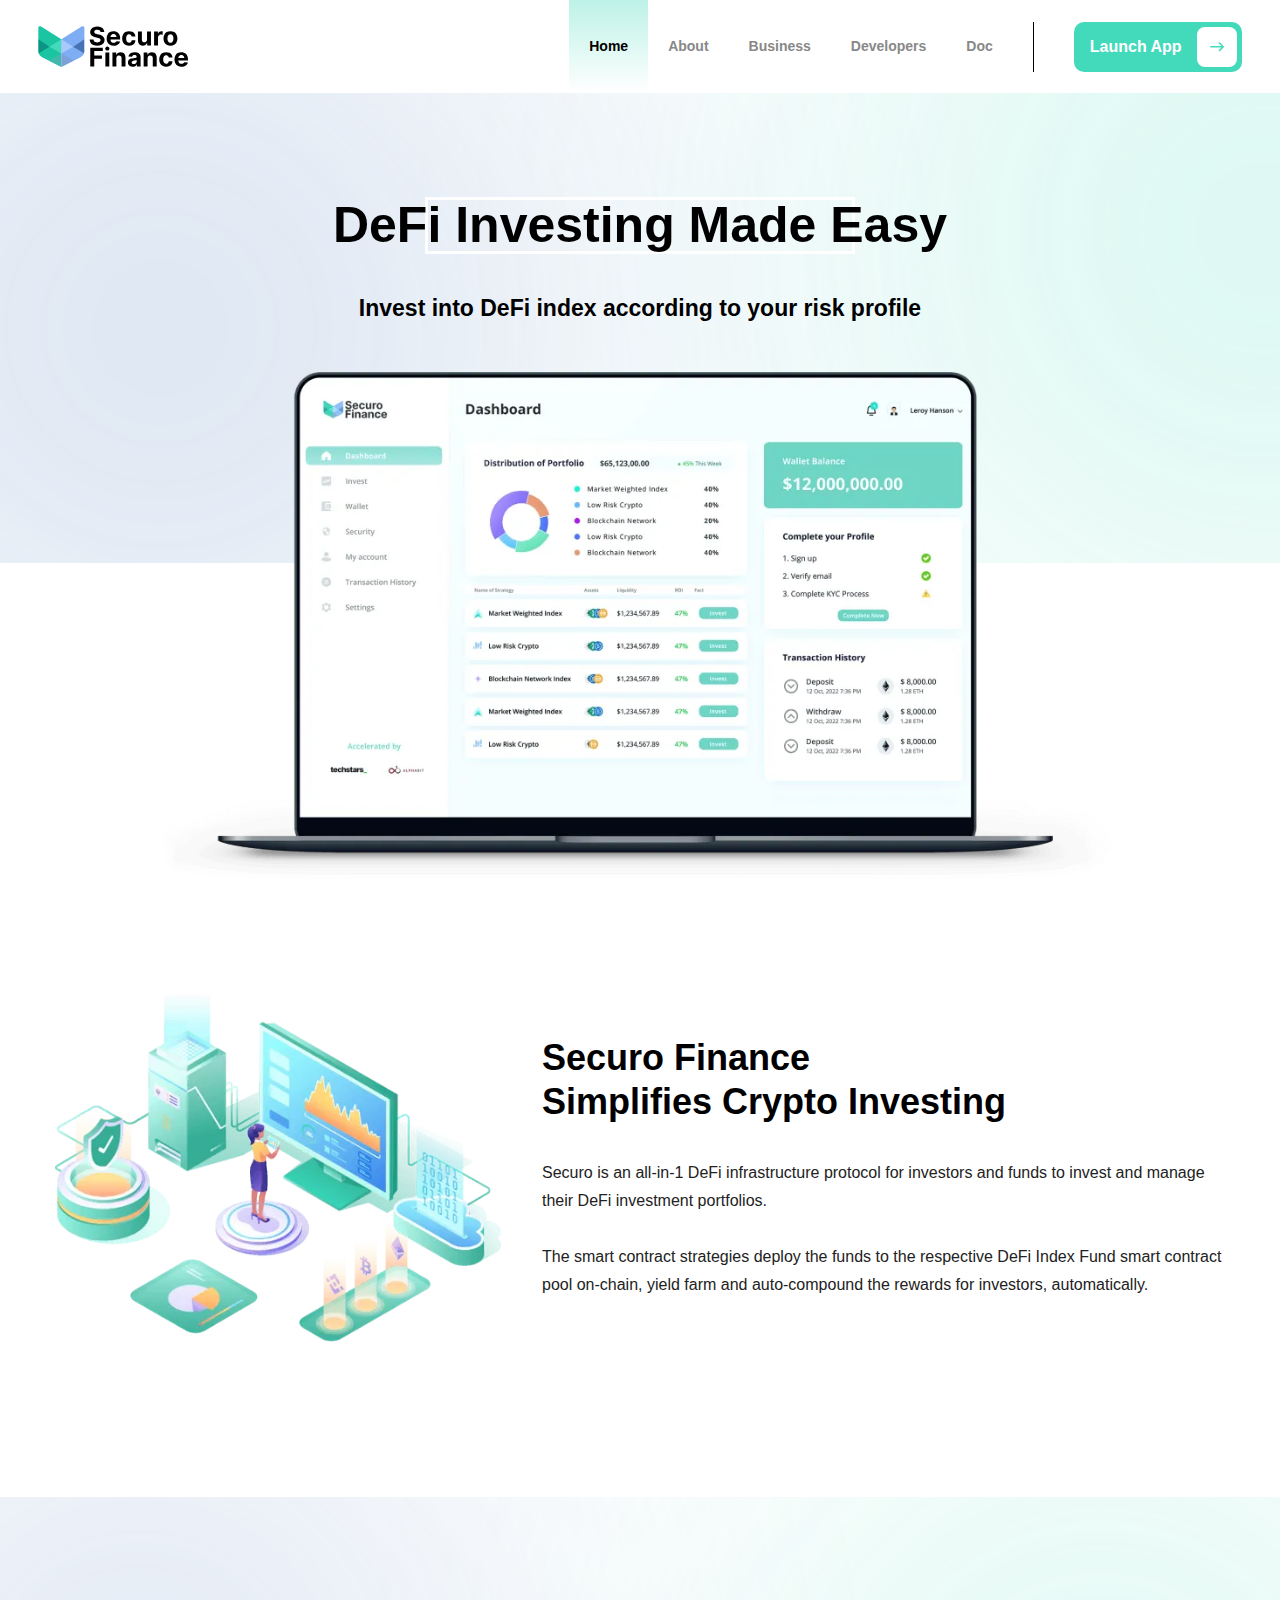
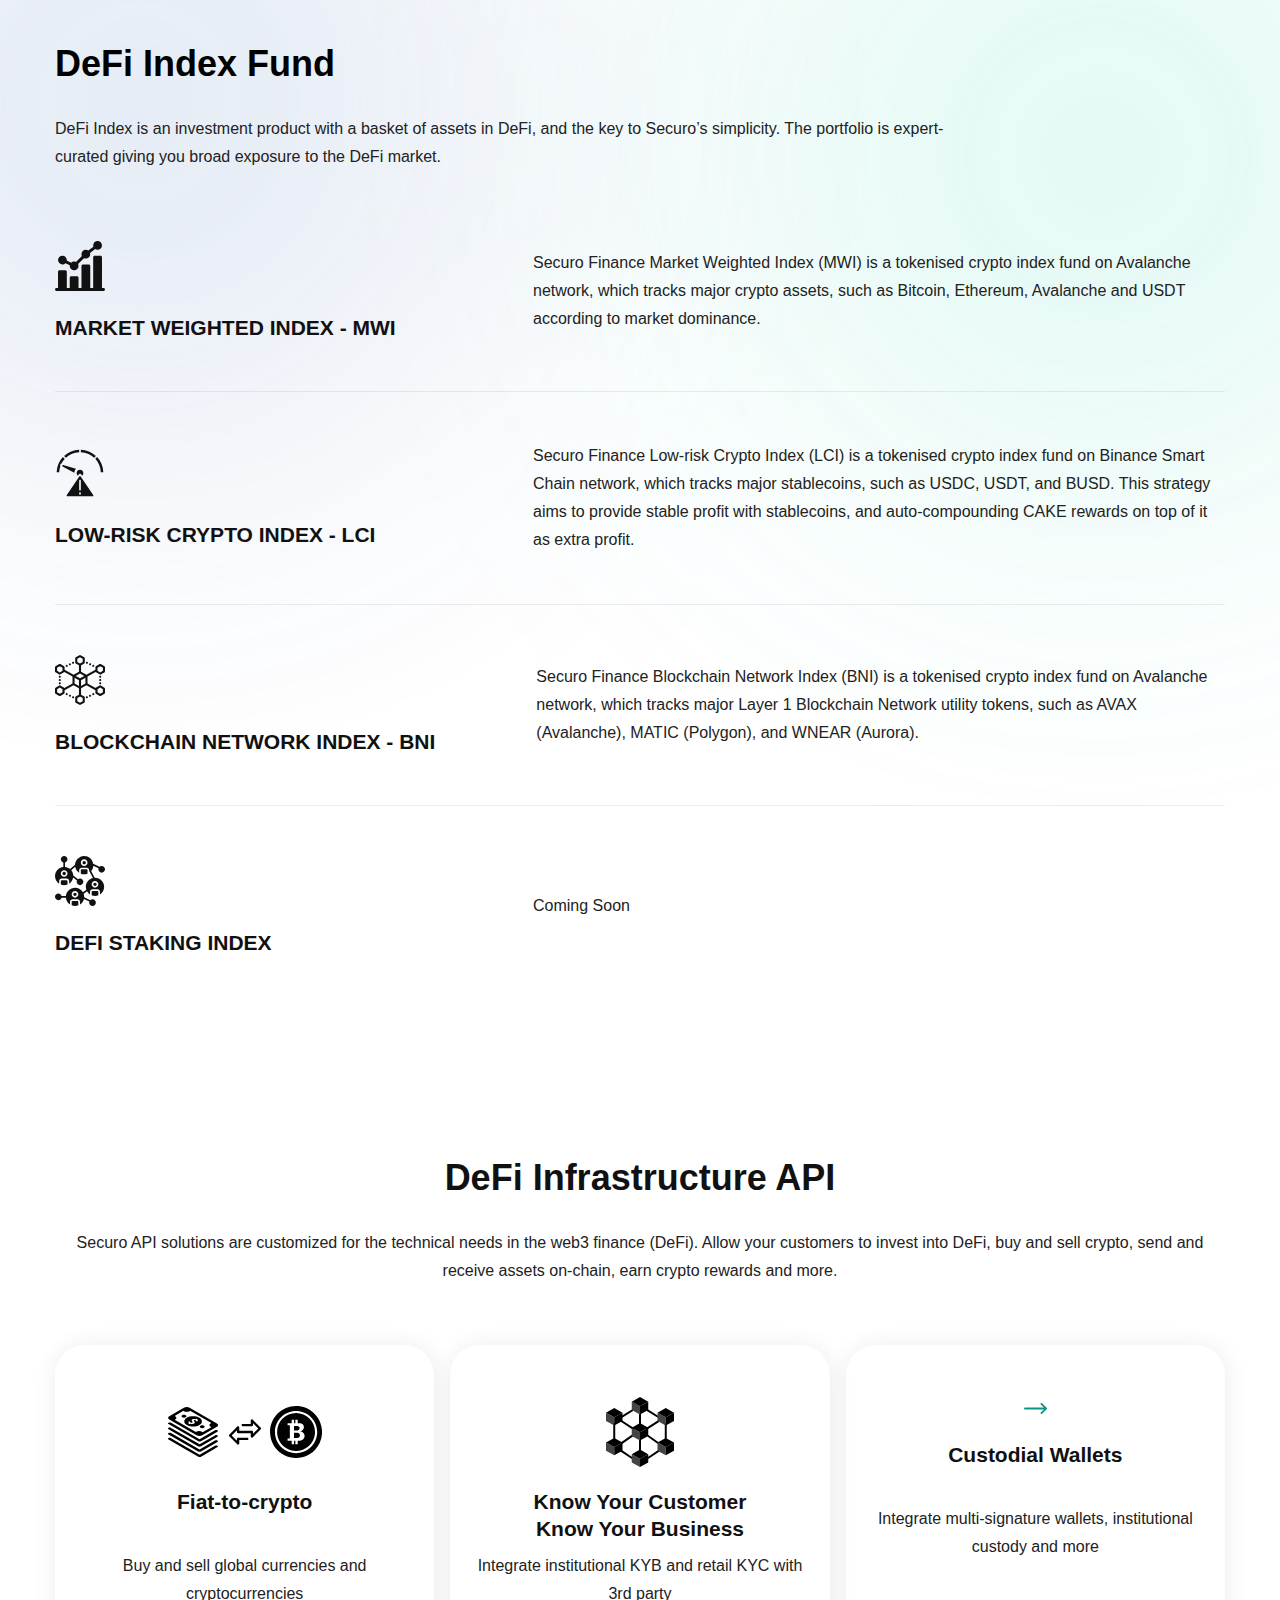
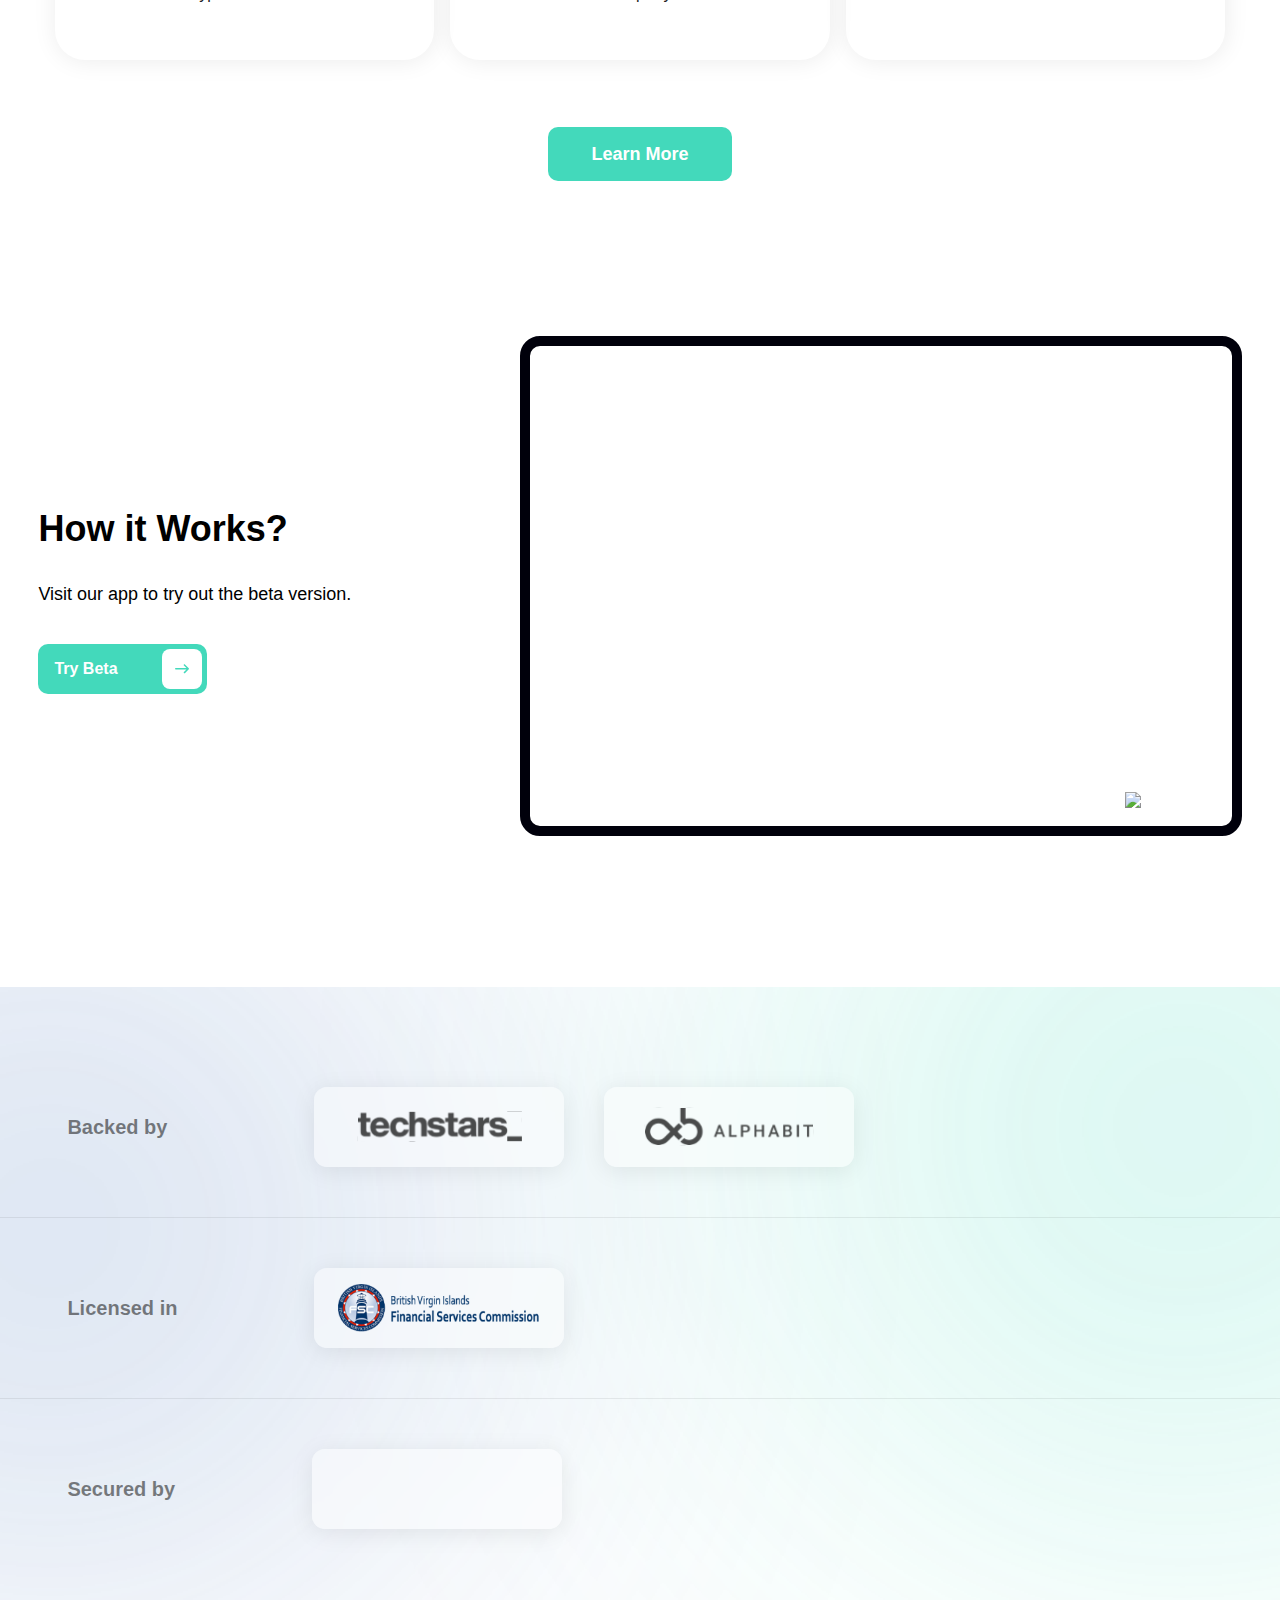
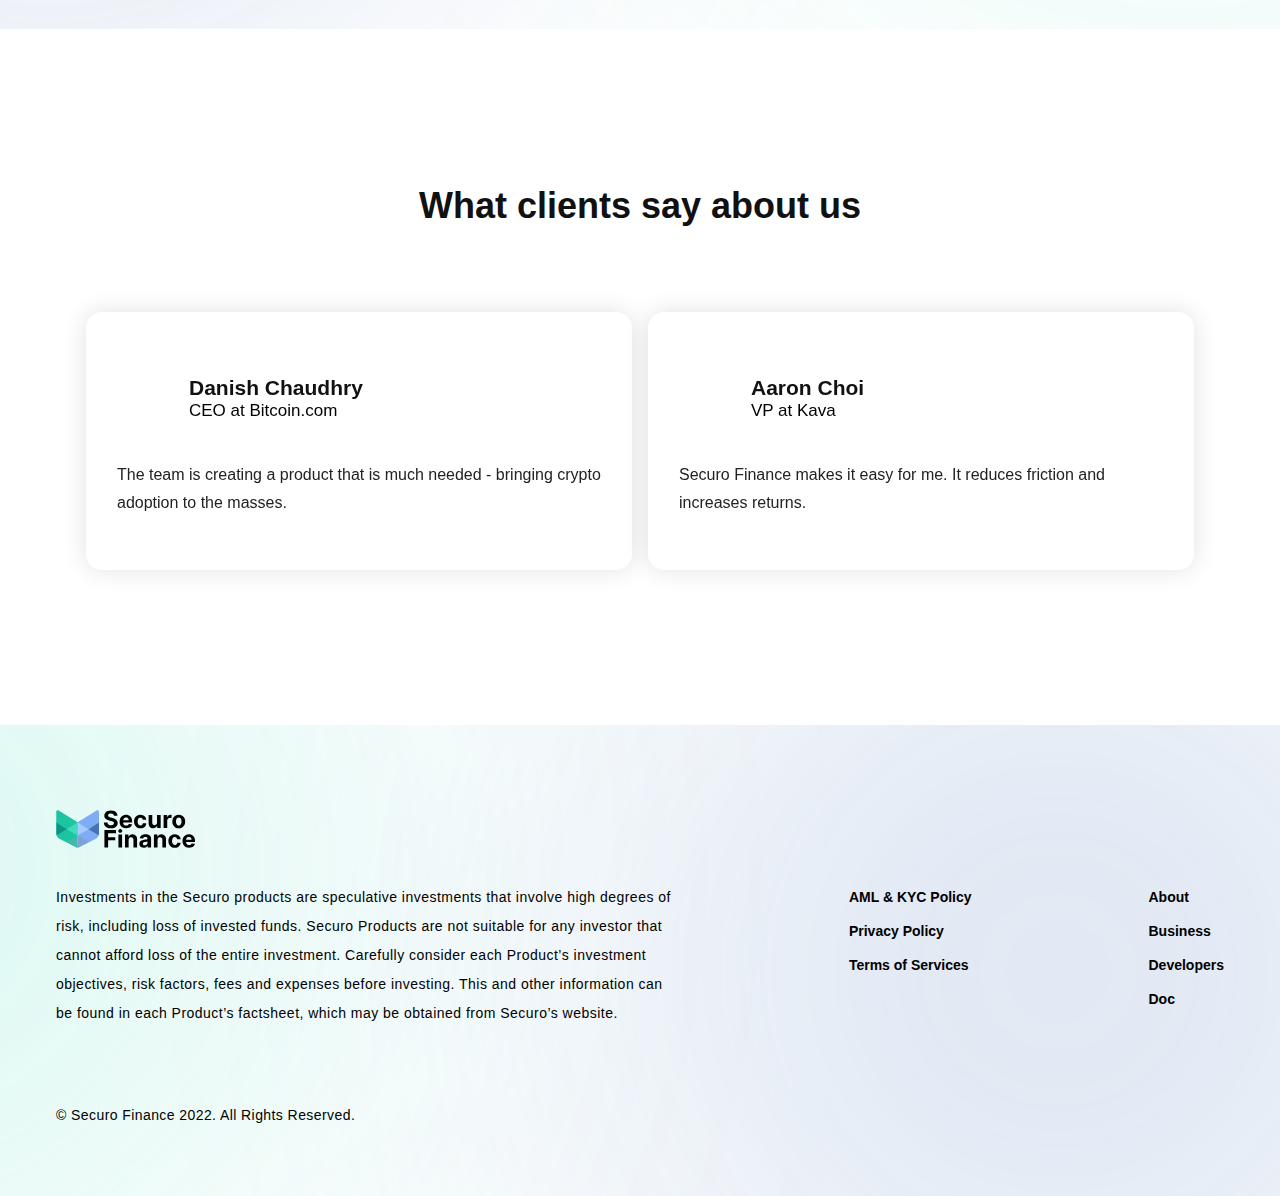
==== commit a895ee3e: "a" ====
--- a/index.html
+++ b/index.html
@@ -1,16 +1,16 @@
 <!DOCTYPE html><!--  This site was created in Webflow. https://www.webflow.com  -->
-<!--  Last Published: Tue Jul 12 2022 13:01:15 GMT+0000 (Coordinated Universal Time)  -->
+<!--  Last Published: Thu Aug 04 2022 10:46:52 GMT+0000 (Coordinated Universal Time)  -->
 <html data-wf-page="6290cf3a53480a5c6a2736aa" data-wf-site="6290cf3a53480a66812736a9">
 <head>
   <meta charset="utf-8">
-  <title>Decentralized Finance Made Easy</title>
-  <meta content="Simplify crypto investing with DeFi indices Using all-in-1 dashboard and API integration." name="description">
-  <meta content="Decentralized Finance Made Easy" property="og:title">
-  <meta content="Simplify crypto investing with DeFi indices Using all-in-1 dashboard and API integration." property="og:description">
-  <meta content="https://uploads-ssl.webflow.com/6290cf3a53480a66812736a9/62c91a804f9abc2989d7a2f9_securo%20finance%20(1).png" property="og:image">
-  <meta content="Decentralized Finance Made Easy" property="twitter:title">
-  <meta content="Simplify crypto investing with DeFi indices Using all-in-1 dashboard and API integration." property="twitter:description">
-  <meta content="https://uploads-ssl.webflow.com/6290cf3a53480a66812736a9/62c91a804f9abc2989d7a2f9_securo%20finance%20(1).png" property="twitter:image">
+  <title>Securo Finance | Decentralized Finance Made Easy</title>
+  <meta content="Invest into DeFi index according to your risk profile" name="description">
+  <meta content="Securo Finance | Decentralized Finance Made Easy" property="og:title">
+  <meta content="Invest into DeFi index according to your risk profile" property="og:description">
+  <meta content="https://uploads-ssl.webflow.com/6290cf3a53480a66812736a9/62e8dac8cebb1c6ceee6b592_Screenshot%202022-08-02%20at%201.33.webp" property="og:image">
+  <meta content="Securo Finance | Decentralized Finance Made Easy" property="twitter:title">
+  <meta content="Invest into DeFi index according to your risk profile" property="twitter:description">
+  <meta content="https://uploads-ssl.webflow.com/6290cf3a53480a66812736a9/62e8dac8cebb1c6ceee6b592_Screenshot%202022-08-02%20at%201.33.webp" property="twitter:image">
   <meta property="og:type" content="website">
   <meta content="summary_large_image" name="twitter:card">
   <meta content="width=device-width, initial-scale=1" name="viewport">
@@ -19,7 +19,7 @@
   <link href="css/webflow.css" rel="stylesheet" type="text/css">
   <link href="css/securo-finance.webflow.css" rel="stylesheet" type="text/css">
   <script src="https://ajax.googleapis.com/ajax/libs/webfont/1.6.26/webfont.js" type="text/javascript"></script>
-  <script type="text/javascript">WebFont.load({  google: {    families: ["Open Sans:300,300italic,400,400italic,600,600italic,700,700italic,800,800italic","Inter:100,200,300,regular,500,600,700,800,900"]  }});</script>
+  <script type="text/javascript">WebFont.load({  google: {    families: ["Inter:100,200,300,regular,500,600,700,800,900"]  }});</script>
   <!-- [if lt IE 9]><script src="https://cdnjs.cloudflare.com/ajax/libs/html5shiv/3.7.3/html5shiv.min.js" type="text/javascript"></script><![endif] -->
   <script type="text/javascript">!function(o,c){var n=c.documentElement,t=" w-mod-";n.className+=t+"js",("ontouchstart"in o||o.DocumentTouch&&c instanceof DocumentTouch)&&(n.className+=t+"touch")}(window,document);</script>
   <link href="images/favicon.png" rel="shortcut icon" type="image/x-icon">
@@ -56,14 +56,16 @@
 </script>
 </head>
 <body class="body">
-  <div bind="88640dd5-654f-c29c-ed21-a63021852dc5" data-animation="default" data-collapse="medium" data-duration="400" data-easing="ease" data-easing2="ease" role="banner" class="navbar w-nav"><img src="images/top-header.png" loading="lazy" sizes="100vw" srcset="images/top-header-p-500.png 500w, images/top-header-p-800.png 800w, images/top-header-p-1080.png 1080w, images/top-header-p-1600.png 1600w, images/top-header.png 2305w" data-sizes="[{&quot;max&quot;:10000,&quot;size&quot;:&quot;100vw&quot;}]" alt="" class="top-navbar">
+  <div bind="88640dd5-654f-c29c-ed21-a63021852dc5" data-animation="default" data-collapse="medium" data-duration="400" data-easing="ease" data-easing2="ease" role="banner" class="navbar w-nav">
     <div class="nav-container">
       <a href="https://securo.finance/" class="logo w-nav-brand"><img src="images/Securo-Logo.svg" loading="lazy" data-sizes="[{&quot;max&quot;:479,&quot;size&quot;:&quot;100vw&quot;},{&quot;max&quot;:1439,&quot;size&quot;:&quot;150px&quot;},{&quot;max&quot;:10000,&quot;size&quot;:&quot;247px&quot;}]" alt="" class="logo-img"></a>
       <nav role="navigation" class="nav-100 w-nav-menu">
         <div class="flex-apart">
+          <a href="index.html" aria-current="page" class="nav-link w-nav-link w--current">Home</a>
+          <a href="about.html" class="nav-link w-nav-link">About</a>
           <div data-hover="true" data-delay="0" class="nav-link no-20 w-dropdown">
             <div class="dropdown-toggle w-dropdown-toggle">
-              <div>Invest</div>
+              <div>About</div>
             </div>
             <nav class="dropdown-list w-dropdown-list">
               <a href="https://securo-static.s3.us-east-2.amazonaws.com/factsheets/Securo+Finance+-+Market+Weighted+Index+(MWI)+-+Factsheet.pdf" target="_blank" class="flex-align top w-inline-block">
@@ -77,16 +79,18 @@
               </a>
             </nav>
           </div>
-          <a href="mailto:hello@securo.finance" class="nav-link w-nav-link">Support</a>
-        </div>
-        <a href="https://app.securo.finance/" target="_blank" class="nav-button mobile w-inline-block">
-          <div class="flex">
-            <div>Get Access</div>
-          </div>
+          <a href="business.html" class="nav-link w-nav-link">Business</a>
+          <a href="https://securo-finance.readme.io/reference/introduction" target="_blank" class="nav-link w-nav-link">Developers</a>
+          <a href="https://docs.securo.finance/" target="_blank" class="nav-link w-nav-link">Doc</a>
+        </div>
+        <div class="nav-line"></div>
+        <a href="https://app.securo.finance/" target="_blank" class="launch-app-button w-inline-block">
+          <div>Launch App</div>
+          <div class="button-arrow-wrap"><img src="images/arrow.svg" loading="lazy" alt="arrow"></div>
         </a>
       </nav>
       <div class="menu-button w-nav-button">
-        <div data-w-id="88640dd5-654f-c29c-ed21-a63021852dec" class="hamburger-parent">
+        <div data-w-id="5c8dc894-21a8-2a54-a88a-1815b2c108ef" class="hamburger-parent">
           <div class="line-1"></div>
           <div class="line-2"></div>
           <div class="line-3"></div>
@@ -94,103 +98,132 @@
       </div>
     </div>
   </div>
-  <section class="section home-hero wf-section">
+  <div class="section relative wf-section">
+    <div class="w-embed">
+      <style>
+bg-box{
+backdrop-filter: blur(31px);
+}
+</style>
+    </div>
+    <div class="padding-104-111">
+      <div class="container flex-down">
+        <div class="relative">
+          <h1 class="_50px-heading">DeFi Investing Made Easy</h1>
+          <div class="bg-box"></div>
+        </div>
+        <div class="padding-40-50">
+          <div class="_23px bold">Invest into DeFi index according to your risk profile</div>
+        </div><img src="images/Macbook-Pro-01-2.webp" loading="lazy" srcset="images/Macbook-Pro-01-2-p-500.png 500w, images/Macbook-Pro-01-2.webp 1102w" sizes="(max-width: 479px) 92vw, (max-width: 1439px) 75vw, 1001px" alt="Securo image" class="hero-image">
+      </div>
+    </div>
+    <div class="bg-color-511"></div>
+  </div>
+  <div class="section wf-section">
+    <div class="padding-bottom-137">
+      <div class="container flex-apart gap-63"><img src="images/Crypto8-1.webp" loading="lazy" srcset="images/Crypto8-1-p-500.png 500w, images/Crypto8-1.webp 601w" sizes="(max-width: 479px) 92vw, 447px" alt="Crypto image" class="max-447">
+        <div>
+          <h2 class="h2-43px">Securo Finance</h2>
+          <h2 class="h2-43px">Simplifies Crypto Investing</h2>
+          <div class="padding-top-35">
+            <p class="_19px-para">Securo is an all-in-1 DeFi infrastructure protocol for investors and funds to invest and manage their DeFi investment portfolios. <br><br>The smart contract strategies deploy the funds to the respective DeFi Index Fund smart contract pool on-chain, yield farm and auto-compound the rewards for investors, automatically.</p>
+          </div>
+        </div>
+      </div>
+    </div>
+  </div>
+  <section class="section our-portfolios wf-section"><img src="images/bg-gra.svg" loading="lazy" alt="background blurr" class="image-7">
+    <div class="max-1170">
+      <h2 class="h2-43px">DeFi Index Fund</h2>
+      <div class="padding-29-70">
+        <p class="_19px-para max-921">DeFi Index is an investment product with a basket of assets in DeFi, and the key to Securo’s simplicity. The portfolio is expert-curated giving you broad exposure to the DeFi market.</p>
+      </div>
+    </div>
+    <div class="container max-1170">
+      <div class="container max-1222 inner-pad no-margin">
+        <div class="wrap-101-pad"><img src="images/Frame_1.svg" loading="lazy" alt="Securo icon">
+          <div class="_21px-bold top-23">MARKET WEIGHTED INDEX - MWI</div>
+        </div>
+        <div class="display-flex apart">
+          <p class="_19px-para max-921">Securo Finance Market Weighted Index (MWI) is a tokenised crypto index fund on Avalanche network, which tracks major crypto assets, such as Bitcoin, Ethereum, Avalanche and USDT according to market dominance.</p>
+        </div>
+      </div>
+      <div class="line-000-45"></div>
+      <div class="container max-1222 inner-pad no-margin">
+        <div class="wrap-101-pad"><img src="images/Frame-1.svg" loading="lazy" alt="Securo icon">
+          <div class="_21px-bold top-23">LOW-RISK CRYPTO INDEX - LCI</div>
+        </div>
+        <div class="display-flex apart">
+          <div class="display-flex apart">
+            <p class="_19px-para max-921">Securo Finance Low-risk Crypto Index (LCI) is a tokenised crypto index fund on Binance Smart Chain network, which tracks major stablecoins, such as USDC, USDT, and BUSD. This strategy aims to provide stable profit with stablecoins, and auto-compounding CAKE rewards on top of it as extra profit.</p>
+          </div>
+        </div>
+      </div>
+      <div class="line-000-45"></div>
+      <div class="container max-1222 inner-pad no-margin">
+        <div class="wrap-101-pad"><img src="images/Frame-2_1.svg" loading="lazy" alt="Securo icon">
+          <div class="_21px-bold top-23">BLOCKCHAIN NETWORK INDEX - BNI</div>
+        </div>
+        <div class="display-flex apart">
+          <div class="display-flex apart">
+            <p class="_19px-para max-921">Securo Finance Blockchain Network Index (BNI) is a tokenised crypto index fund on Avalanche network, which tracks major Layer 1 Blockchain Network utility tokens, such as AVAX (Avalanche), MATIC (Polygon), and WNEAR (Aurora).</p>
+          </div>
+        </div>
+      </div>
+      <div class="line-000-45"></div>
+      <div class="container max-1222 inner-pad no-margin">
+        <div class="wrap-101-pad"><img src="images/Frame-2.svg" loading="lazy" alt="Securo icon">
+          <div class="_21px-bold top-23">DEFI STAKING INDEX</div>
+        </div>
+        <div class="display-flex apart">
+          <div class="display-flex apart">
+            <p class="_19px-para max-921">Coming Soon</p>
+          </div>
+        </div>
+      </div>
+    </div>
+    <div class="_200-space"></div>
+    <div class="container flex-apart _155-down">
+      <h2 class="h2-43px cen">DeFi Infrastructure API</h2>
+      <div class="padding-29-60">
+        <p class="_19px-para">Securo API solutions are customized for the technical needs in the web3 finance (DeFi). Allow your customers to invest into DeFi, buy and sell crypto, send and receive assets on-chain, earn crypto rewards and more.</p>
+      </div>
+      <div class="card-wrapper full-width">
+        <div id="w-node-_9f846061-1f3b-ba63-8326-d313157c41c1-6a2736aa" class="featured-card"><img src="images/Frame-6.svg" loading="lazy" alt="Securo icon">
+          <div class="padding-21-10">
+            <div class="_21px-bold _54">Fiat-to-crypto</div>
+          </div>
+          <p class="_19px-para">Buy and sell global currencies and cryptocurrencies</p>
+        </div>
+        <div id="w-node-e4988a14-cd8e-aa79-9f1f-c2a9fbb42cb5-6a2736aa" class="featured-card"><img src="images/Frame-5.svg" loading="lazy" alt="Securo icon">
+          <div class="padding-21-10">
+            <div class="_21px-bold">Know Your Customer<br>Know Your Business</div>
+          </div>
+          <p class="_19px-para">Integrate institutional KYB and retail KYC with 3rd party</p>
+        </div>
+        <div id="w-node-_99fe5988-1c39-2d82-e10f-61ab875bbe92-6a2736aa" class="featured-card"><img src="images/Frame.svg" loading="lazy" alt="Securo icon">
+          <div class="padding-21-10">
+            <div class="_21px-bold _54">Custodial Wallets</div>
+          </div>
+          <p class="_19px-para">Integrate multi-signature wallets, institutional custody and more</p>
+        </div>
+      </div>
+      <div class="padding-top-67">
+        <a href="https://securo-finance.readme.io/reference/introduction" target="_blank" class="button w-button">Learn More</a>
+      </div>
+    </div>
     <div class="container flex-apart">
-      <div class="block-left _635px">
-        <h1 class="h1"><span class="text-span">Decentralized</span> Finance Made Easy</h1>
-        <div class="_26-47">
-          <p class="_25px _511">Simplify crypto investing with DeFi indices Using all-in-1 dashboard and API integration.</p>
-        </div>
-        <div class="button-wrapper flex">
-          <a href="https://app.securo.finance/" target="_blank" class="nav-button _300 w-button">Launch app</a>
-        </div>
-      </div><img class="pricing-table opa" src="images/hero-1.png" alt="Securo Finance image" data-sizes="[{&quot;max&quot;:479,&quot;size&quot;:&quot;83vw&quot;},{&quot;max&quot;:767,&quot;size&quot;:&quot;66vw&quot;},{&quot;max&quot;:991,&quot;size&quot;:&quot;56vw&quot;},{&quot;max&quot;:1439,&quot;size&quot;:&quot;47vw&quot;},{&quot;max&quot;:1919,&quot;size&quot;:&quot;48vw&quot;},{&quot;max&quot;:10000,&quot;size&quot;:&quot;812.5px&quot;}]" sizes="(max-width: 479px) 83vw, (max-width: 767px) 66vw, (max-width: 991px) 56vw, (max-width: 1439px) 47vw, (max-width: 1919px) 48vw, 812.5px" loading="lazy" srcset="images/hero-1-p-500.png 500w, images/hero-1.png 998w">
-    </div>
-    <div class="grid _102-top">
-      <div class="_18px center no25">audited by</div>
-      <div class="max-814-9px">
-        <a href="https://www.certik.com/" target="_blank" class="w-inline-block"><img src="images/a858a9a1-2b5a-4e56-b162-a63f28ad0ece-1592519393391.svg" loading="lazy" alt="Certix
-"></a>
-        <a href="https://www.zokyo.io/" target="_blank" class="w-inline-block"><img src="images/zokyo-logo-penguin-karts.svg" loading="lazy" alt="Zokyo logo"></a>
-        <a href="https://hacken.io/" target="_blank" class="w-inline-block"><img src="images/5583.svg" loading="lazy" alt="Hachen logo"></a>
-        <a href="https://immunefi.com/" target="_blank" class="w-inline-block"><img src="images/Logo-black4x-1.svg" loading="lazy" alt="Immunefi logo"></a>
-      </div>
-    </div>
-  </section>
-  <section class="section our-portfolios wf-section">
-    <div class="container _205-down _1534-84">
-      <div class="_71-padding-bottom">
-        <h2 class="h2-48px center">Our Portfolios</h2>
-        <div class="paragraph-25px center">Our 3 SFFs (Securo Finance Fund) focus on different crypto assets driving growth to the future of finance.</div>
-      </div>
-      <div data-delay="2500" data-animation="slide" class="slider w-slider" data-autoplay="true" data-easing="ease" data-hide-arrows="false" data-disable-swipe="false" data-autoplay-limit="0" data-nav-spacing="3" data-duration="500" data-infinite="true">
-        <div class="mask w-slider-mask">
-          <div class="w-slide">
-            <div class="cardkol no53jkk"><img src="images/MWI.png" loading="lazy" data-sizes="[{&quot;max&quot;:10000,&quot;size&quot;:&quot;100px&quot;}]" alt="Dollar and ethereum logo
-" class="icon">
-              <div class="_24px"><strong>Market Weighted Index (MWI)</strong></div>
-              <p class="_20px _36-down top-20">Market Weighted Index is a capitalization-weighted index that <br>tracks the performance of decentralized financial assets across the market.</p>
-              <a href="https://securo-static.s3.us-east-2.amazonaws.com/factsheets/Securo+Finance+-+Market+Weighted+Index+(MWI)+-+Factsheet.pdf" target="_blank" class="learn-more-wrap w-inline-block">
-                <div>Learn more</div><img src="images/Frame.svg" loading="lazy" alt="Arrow icon" class="image-3">
-              </a>
-              <div id="w-node-e0b357f7-01fc-93ce-204c-aa6944d3aa86-6a2736aa" class="read-more-link hide">
-                <div class="_18px _8-left">Learn more</div>
-                <div bind="e0b357f7-01fc-93ce-204c-aa6944d3aa89" class="icon-2 w-embed"><svg width="420" height="420" viewbox="0 0 24 24" fill="none" xmlns="http://www.w3.org/2000/svg">
-                    <path d="M16.172 10.9999L10.808 5.63592L12.222 4.22192L20 11.9999L12.222 19.7779L10.808 18.3639L16.172 12.9999H4V10.9999H16.172Z" fill="currentColor"></path>
-                  </svg>
-                </div>
-              </div>
-            </div>
-          </div>
-          <div class="w-slide">
-            <div class="cardkol no53jkk three"><img src="images/BNI.png" loading="lazy" data-sizes="[{&quot;max&quot;:10000,&quot;size&quot;:&quot;100px&quot;}]" alt="Blockchain
-" class="icon">
-              <div class="_24px"><strong>Blockchain Network Index (BNI)</strong></div>
-              <p class="_20px _36-down top-20">Blockchain Network Index provides you exposure to<br>the trend of major Layer 1 Blockchain Network utility tokens.</p>
-              <a href="https://securo-static.s3.us-east-2.amazonaws.com/factsheets/Securo+Finance+-+Blockchain+Network+Index+(BNI)+-+Factsheet.pdflink" target="_blank" class="learn-more-wrap w-inline-block">
-                <div>Learn more</div><img src="images/Frame.svg" loading="lazy" alt="Arrow icon" class="image-3">
-              </a>
-              <div id="w-node-_5a791a5d-cc05-e29b-e562-3e92c2c7759d-6a2736aa" class="read-more-link hide">
-                <div class="_18px _8-left">Learn more</div>
-                <div bind="5a791a5d-cc05-e29b-e562-3e92c2c775a0" class="icon-2 w-embed"><svg width="420" height="420" viewbox="0 0 24 24" fill="none" xmlns="http://www.w3.org/2000/svg">
-                    <path d="M16.172 10.9999L10.808 5.63592L12.222 4.22192L20 11.9999L12.222 19.7779L10.808 18.3639L16.172 12.9999H4V10.9999H16.172Z" fill="currentColor"></path>
-                  </svg>
-                </div>
-              </div>
-            </div>
-          </div>
-          <div class="w-slide">
-            <div class="cardkol no53jkk two"><img src="images/LCI.png" loading="lazy" data-sizes="[{&quot;max&quot;:10000,&quot;size&quot;:&quot;100px&quot;}]" alt="Crypto coins 3d" class="icon">
-              <div class="_24px"><strong>Low-risk Crypto Index (LCI)</strong></div>
-              <p class="_20px _36-down top-20">Low-risk Crypto Index is designed to focus on low risk but stable profit,<br>utilizing stablecoin yield farming.</p>
-              <a href="https://securo-static.s3.us-east-2.amazonaws.com/factsheets/Securo+Finance+-+Low-risk+Crypto+Index+(LCI)+-+Factsheet.pdf" target="_blank" class="learn-more-wrap w-inline-block">
-                <div>Learn more</div><img src="images/Frame.svg" loading="lazy" alt="Arrow icon" class="image-3">
-              </a>
-              <div id="w-node-_1612b302-1dab-61e5-bafb-b204d5cf8191-6a2736aa" class="read-more-link hide">
-                <div class="_18px _8-left">Learn more</div>
-                <div bind="1612b302-1dab-61e5-bafb-b204d5cf8194" class="icon-2 w-embed"><svg width="420" height="420" viewbox="0 0 24 24" fill="none" xmlns="http://www.w3.org/2000/svg">
-                    <path d="M16.172 10.9999L10.808 5.63592L12.222 4.22192L20 11.9999L12.222 19.7779L10.808 18.3639L16.172 12.9999H4V10.9999H16.172Z" fill="currentColor"></path>
-                  </svg>
-                </div>
-              </div>
-            </div>
-          </div>
-        </div>
-        <div class="left-arrow w-slider-arrow-left">
-          <div class="icon-3 w-icon-slider-left"></div>
-        </div>
-        <div class="right-arrow w-slider-arrow-right">
-          <div class="icon-3 w-icon-slider-right"></div>
-        </div>
-        <div class="slide-nav w-slider-nav w-round"></div>
-      </div>
-    </div>
-    <div class="container center-flex">
-      <div class="_71-padding-bottom max-817">
-        <h2 class="h2-48px center">How It Works</h2>
-        <div class="paragraph-25px center">Our platform is easy to use,<br>authorised and regulated by the Financial Services Commission in BVI.</div>
-      </div>
-      <div data-poster-url="https://uploads-ssl.webflow.com/6290cf3a53480a66812736a9/62b9cbfec9f7d6c64f99ea6f_3 (1)-poster-00001.jpg" data-video-urls="https://uploads-ssl.webflow.com/6290cf3a53480a66812736a9/62b9cbfec9f7d6c64f99ea6f_3 (1)-transcode.mp4,https://uploads-ssl.webflow.com/6290cf3a53480a66812736a9/62b9cbfec9f7d6c64f99ea6f_3 (1)-transcode.webm" data-autoplay="true" data-loop="true" data-wf-ignore="true" class="background-video w-background-video w-background-video-atom"><video id="68a9674e-c620-d0e7-3b6a-e1240ec73783-video" autoplay="" loop="" style="background-image:url(&quot;https://uploads-ssl.webflow.com/6290cf3a53480a66812736a9/62b9cbfec9f7d6c64f99ea6f_3 (1)-poster-00001.jpg&quot;)" muted="" playsinline="" data-wf-ignore="true" data-object-fit="cover">
+      <div class="align-left">
+        <h2 class="h2-43px">How it Works?</h2>
+        <div class="padding-29-35">
+          <div class="paragraph-25px">Visit our app to try out the beta version.</div>
+        </div>
+        <a href="https://app.securo.finance/" target="_blank" class="launch-app-button max-169 w-inline-block">
+          <div>Try Beta</div>
+          <div class="button-arrow-wrap"><img src="images/arrow.svg" loading="lazy" alt="arrow"></div>
+        </a>
+      </div>
+      <div data-poster-url="https://uploads-ssl.webflow.com/6290cf3a53480a66812736a9/62b9cbfec9f7d6c64f99ea6f_3 (1)-poster-00001.jpg" data-video-urls="https://uploads-ssl.webflow.com/6290cf3a53480a66812736a9/62b9cbfec9f7d6c64f99ea6f_3 (1)-transcode.mp4,https://uploads-ssl.webflow.com/6290cf3a53480a66812736a9/62b9cbfec9f7d6c64f99ea6f_3 (1)-transcode.webm" data-autoplay="true" data-loop="true" data-wf-ignore="true" class="background-video w-background-video w-background-video-atom"><video id="2e9561bb-7ad9-d750-fc97-cbf80ec3b95f-video" autoplay="" loop="" style="background-image:url(&quot;https://uploads-ssl.webflow.com/6290cf3a53480a66812736a9/62b9cbfec9f7d6c64f99ea6f_3 (1)-poster-00001.jpg&quot;)" muted="" playsinline="" data-wf-ignore="true" data-object-fit="cover">
           <source src="https://uploads-ssl.webflow.com/6290cf3a53480a66812736a9/62b9cbfec9f7d6c64f99ea6f_3 (1)-transcode.mp4" data-wf-ignore="true">
           <source src="https://uploads-ssl.webflow.com/6290cf3a53480a66812736a9/62b9cbfec9f7d6c64f99ea6f_3 (1)-transcode.webm" data-wf-ignore="true">
         </video><noscript>
@@ -209,90 +242,109 @@
     }
   }</style><img data-wf-bgvideo-fallback-img="true" src="documents/3-1.mp4" alt="">
         </noscript>
-        <div aria-live="polite"><button type="button" data-w-bg-video-control="true" aria-controls="68a9674e-c620-d0e7-3b6a-e1240ec73783-video" class="w-backgroundvideo-backgroundvideoplaypausebutton w-background-video--control"><span><img src="https://uploads-ssl.webflow.com/6022af993a6b2191db3ed10c/628299f8aa233b83918e24fd_Pause.svg" alt="Pause video"></span><span hidden=""><img src="https://uploads-ssl.webflow.com/6022af993a6b2191db3ed10c/628298b20ae0236682d4b87f_Play-24.svg" alt="Play video"></span></button></div>
-      </div>
-      <div class="max-696">
-        <div class="box-wrapper">
-          <div class="numbers">
-            <div>01</div>
-          </div>
-          <div class="_24px">Sign In</div>
-        </div>
-        <div class="box-wrapper">
-          <div class="numbers">
-            <div>02</div>
-          </div>
-          <div class="_24px">Browse</div>
-        </div>
-        <div class="box-wrapper">
-          <div class="numbers">
-            <div>03</div>
-          </div>
-          <div class="_24px">Invest</div>
-        </div>
-      </div>
-      <div class="button-wrapper flex _60-down">
-        <a href="https://app.securo.finance/" target="_blank" class="nav-button _300 w-button">Launch app</a>
-      </div>
-      <div class="grid top-171">
-        <div class="_18px center">Accelerated By</div>
-        <div class="max-651">
-          <a href="https://www.techstars.com/accelerators/launchpool-web3" target="_blank" class="max-334 w-inline-block"><img src="images/techstars-logo-freelogovectors.svg" loading="lazy" alt="techstars"></a>
-          <a href="https://launchpool.xyz/" target="_blank" class="max-334 w-inline-block"><img src="images/lunchpad-3.png" loading="lazy" data-sizes="[{&quot;max&quot;:479,&quot;size&quot;:&quot;23vw&quot;},{&quot;max&quot;:991,&quot;size&quot;:&quot;100.2109375px&quot;},{&quot;max&quot;:10000,&quot;size&quot;:&quot;114.9453125px&quot;}]" alt="" class="image-6"></a>
-          <a href="https://alphabit.fund/" target="_blank" class="max-244 w-inline-block"><img src="images/alphabit-logo.svg" loading="lazy" alt="Alphabit"></a>
-        </div>
-      </div>
-    </div>
-    <div class="gradient-top"></div>
+        <div aria-live="polite"><button type="button" data-w-bg-video-control="true" aria-controls="2e9561bb-7ad9-d750-fc97-cbf80ec3b95f-video" class="w-backgroundvideo-backgroundvideoplaypausebutton w-background-video--control"><span><img src="https://uploads-ssl.webflow.com/6022af993a6b2191db3ed10c/628299f8aa233b83918e24fd_Pause.svg" alt="Pause video"></span><span hidden=""><img src="https://uploads-ssl.webflow.com/6022af993a6b2191db3ed10c/628298b20ae0236682d4b87f_Play-24.svg" alt="Play video"></span></button></div>
+      </div>
+    </div>
   </section>
-  <section class="section our-platform wf-section">
-    <div class="container center-flex">
-      <div class="_92-down">
-        <h2 class="h2-48px center ff">This is How We Solve It</h2>
-      </div>
-      <div class="w-layout-grid featured">
-        <div id="w-node-_6b5c9410-aa27-bd37-675f-f75ce6e86c6a-6a2736aa" class="card-wrapper"><img src="images/4-2.png" loading="lazy" data-sizes="[{&quot;max&quot;:479,&quot;size&quot;:&quot;79vw&quot;},{&quot;max&quot;:767,&quot;size&quot;:&quot;94vw&quot;},{&quot;max&quot;:1439,&quot;size&quot;:&quot;459px&quot;},{&quot;max&quot;:10000,&quot;size&quot;:&quot;467px&quot;}]" alt="All-in-1 Dashboard" class="image-4">
-          <div class="_28px">All-in-1 Dashboard</div>
-          <p class="_17px">From deposit to invest, and manage your crypto portfolio in one simple dashboard</p>
-        </div>
-        <div id="w-node-_1deaa5ff-06e7-768a-fdd7-6ca3e8f1315f-6a2736aa" class="card-wrapper"><img src="images/image2-1.png" loading="lazy" data-sizes="[{&quot;max&quot;:479,&quot;size&quot;:&quot;79vw&quot;},{&quot;max&quot;:767,&quot;size&quot;:&quot;94vw&quot;},{&quot;max&quot;:1439,&quot;size&quot;:&quot;459px&quot;},{&quot;max&quot;:10000,&quot;size&quot;:&quot;467px&quot;}]" alt="API Integration" class="image-4">
-          <div class="_28px">API Integration</div>
-          <p class="_17px">Building specialized APIs for crypto wallets,  custodials and fiat-to-crypto solutions</p>
-        </div>
-        <div id="w-node-_937528a1-671e-aa32-40c0-c68cd2d0589b-6a2736aa" class="card-wrapper"><img src="images/pol.png" loading="lazy" data-sizes="[{&quot;max&quot;:479,&quot;size&quot;:&quot;79vw&quot;},{&quot;max&quot;:767,&quot;size&quot;:&quot;94vw&quot;},{&quot;max&quot;:1439,&quot;size&quot;:&quot;459px&quot;},{&quot;max&quot;:10000,&quot;size&quot;:&quot;467px&quot;}]" alt="Security &amp; Compliance" class="image-4">
-          <div class="_28px">Security &amp; Compliance</div>
-          <p class="_17px">BVI registered fund manager with world class audit complete</p>
-        </div>
-      </div>
-      <div class="button-wrapper flex _60-down">
-        <a href="early-sign-up.html" class="nav-button _300 white w-button">Sign up early</a>
-      </div>
-    </div>
-  </section>
-  <section class="section faq wf-section">
+  <div class="section _100-100 wf-section">
+    <div class="w-embed">
+      <style>
+.logo-wrap{
+box-shadow: 0px 4px 25px rgba(0, 0, 0, 0.08);
+backdrop-filter: blur(18px);
+/* Note: backdrop-filter has minimal browser support */
+}
+.testimonial-card{
+box-shadow: 0px 0px 25px rgba(0, 0, 0, 0.12);
+backdrop-filter: blur(18px);
+/* Note: backdrop-filter has minimal browser support */
+}
+</style>
+    </div>
+    <div>
+      <div class="container max-1222 inner-pad">
+        <div class="_20px-extrabold-50 pad-right-137">Backed by</div>
+        <div class="display-flex apart one">
+          <div class="logo-wrap"><img src="images/techstars-logo-freelogovectors.svg" loading="lazy" alt="techstars"></div>
+          <div class="logo-wrap"><img src="images/alphabit-logo.svg" loading="lazy" alt="Alphabit"></div>
+        </div>
+      </div>
+      <div class="line-000-45"></div>
+      <div class="container max-1222 inner-pad">
+        <div class="_20px-extrabold-50 pad-right-137">Licensed in</div>
+        <div class="display-flex apart">
+          <div class="logo-wrap"><img src="images/british.png" loading="lazy" alt="Logo"></div>
+        </div>
+      </div>
+      <div class="line-000-45"></div>
+      <div class="container max-1222 inner-pad">
+        <div class="_20px-extrabold-50 pad-right-137">Secured by</div>
+        <div class="display-flex apart">
+          <div class="logo-wrap"><img src="images/5583.png" loading="lazy" alt="Hacken logo"></div>
+        </div>
+      </div>
+    </div>
+  </div>
+  <div class="section testimonial wf-section"><img src="images/Ellipse-3.svg" loading="lazy" alt="gradient image" class="gradient-side">
     <div class="container">
-      <h2 class="h2-48px fff max-723"><strong>Become a crypto investor with ease of mind</strong></h2>
-      <a href="https://app.securo.finance/" target="_blank" class="nav-button _300 center w-button">Get access to the app</a>
-    </div>
-  </section>
-  <footer bind="923f2f53-839e-24ac-73a3-f5ae0c630414" class="section footer wf-section"><img src="images/right.svg" loading="lazy" alt="" class="image-2">
-    <div class="container flex">
-      <div class="display-flex">
-        <a href="https://securo.finance/" class="max-248px _89-down w-inline-block"><img src="images/logo.svg" loading="lazy" data-sizes="[{&quot;max&quot;:479,&quot;size&quot;:&quot;100vw&quot;},{&quot;max&quot;:10000,&quot;size&quot;:&quot;277.5625px&quot;}]" alt=""></a>
-        <p class="_17px footer">Investments in the Securo products are speculative investments that involve high degrees of risk, including loss of invested funds. Securo Products are not suitable for any investor that cannot afford loss of the entire investment. Carefully consider each Product’s investment objectives, risk factors, fees and expenses before investing. This and other information can be found in each Product’s factsheet, which may be obtained from Securo’s website.</p>
-        <div class="flex _42-down">
-          <a href="https://twitter.com/Securo_Finance" target="_blank" class="_35-63 _23-left w-inline-block"><img src="images/twitter.png" loading="lazy" data-sizes="[{&quot;max&quot;:479,&quot;size&quot;:&quot;24px&quot;},{&quot;max&quot;:767,&quot;size&quot;:&quot;26px&quot;},{&quot;max&quot;:991,&quot;size&quot;:&quot;3vw&quot;},{&quot;max&quot;:1919,&quot;size&quot;:&quot;26px&quot;},{&quot;max&quot;:10000,&quot;size&quot;:&quot;1vw&quot;}]" alt="" class="img-35-63px"></a>
-          <a href="https://www.linkedin.com/company/securofinance/" target="_blank" class="_35-63 _23-left w-inline-block"><img src="images/Frame-2.svg" loading="lazy" data-sizes="[{&quot;max&quot;:479,&quot;size&quot;:&quot;24px&quot;},{&quot;max&quot;:10000,&quot;size&quot;:&quot;35.625px&quot;}]" alt="" class="img-35-63px"></a>
-          <a href="https://github.com/daoventures/securo-contract" target="_blank" class="_35-63 _23-left w-inline-block"><img src="images/Frame-1.svg" loading="lazy" data-sizes="[{&quot;max&quot;:479,&quot;size&quot;:&quot;24px&quot;},{&quot;max&quot;:10000,&quot;size&quot;:&quot;35.625px&quot;}]" alt="" class="img-35-63px"></a>
-          <a href="https://medium.com/@SecuroFinance" target="_blank" class="_35-63 _23-left w-inline-block"><img src="images/Frame-3.svg" loading="lazy" data-sizes="[{&quot;max&quot;:479,&quot;size&quot;:&quot;24px&quot;},{&quot;max&quot;:10000,&quot;size&quot;:&quot;35.625px&quot;}]" alt="" class="img-35-63px"></a>
-        </div>
-        <div class="line-1245"></div>
-        <div class="max-485">
-          <a href="https://securo-static.s3.us-east-2.amazonaws.com/documents/AML+%26+KYC+policy.pdf" target="_blank" class="_17-fff">AML &amp; KYC Policy</a>
-          <a href="https://securo-static.s3.us-east-2.amazonaws.com/documents/Privacy+Policy.pdf" target="_blank" class="_17-fff">Privacy Policy</a>
-          <a href="https://securo-static.s3.us-east-2.amazonaws.com/documents/Terms+of+Service.pdf" target="_blank" class="_17-fff">Terms of Service</a>
-        </div>
-        <p id="w-node-_923f2f53-839e-24ac-73a3-f5ae0c630437-0c630414" class="_16px">© Securo Finance 2022. All Rights Reserved.</p>
+      <div class="padding-bottom-84">
+        <h2 class="h2-43px cen">What clients say about us</h2>
+      </div>
+      <div class="testimonial-wrapper">
+        <div class="testimonial-card"><img src="images/quotes.svg" loading="lazy" alt="quotes" class="quote">
+          <div class="flex-apart">
+            <div class="flex-left"><img src="images/1658174649750-1.png" loading="lazy" alt="person image" class="person-image">
+              <div>
+                <div class="_21px-bold">Danish Chaudhry</div>
+                <div class="_17px-medium">CEO at Bitcoin.com</div>
+              </div>
+            </div><img src="images/star.svg" loading="lazy" alt="star image">
+          </div>
+          <div class="padding-top-34">
+            <p class="_19px-para">The team is creating a product that is much needed - bringing crypto adoption to the masses.</p>
+          </div>
+        </div>
+        <div class="testimonial-card"><img src="images/quotes.svg" loading="lazy" alt="quotes" class="quote">
+          <div class="flex-apart">
+            <div class="flex-left"><img src="images/1516270626631-1.png" loading="lazy" alt="aaron" class="person-image">
+              <div>
+                <div class="_21px-bold">Aaron Choi</div>
+                <div class="_17px-medium">VP at Kava</div>
+              </div>
+            </div><img src="images/star.svg" loading="lazy" alt="star image">
+          </div>
+          <div class="padding-top-34">
+            <p class="_19px-para">Securo Finance makes it easy for me. It reduces friction and increases returns.</p>
+          </div>
+        </div>
+      </div>
+    </div>
+  </div>
+  <footer class="section footer wf-section">
+    <div class="container footer-container">
+      <div class="footer-1">
+        <a href="index.html" aria-current="page" class="logo-2 w-inline-block w--current"><img src="images/Securo-Logo.svg" loading="lazy" alt=""></a>
+        <div class="_16px-2 _26px">Investments in the Securo products are speculative investments that involve high degrees of risk, including loss of invested funds. Securo Products are not suitable for any investor that cannot afford loss of the entire investment. Carefully consider each Product’s investment objectives, risk factors, fees and expenses before investing. This and other information can be found in each Product’s factsheet, which may be obtained from Securo’s website.</div>
+      </div>
+      <div class="footer-1 _149">
+        <a href="https://securo-static.s3.us-east-2.amazonaws.com/documents/AML+%26+KYC+policy.pdf" target="_blank" class="nav-link-2 lft">AML &amp; KYC Policy</a>
+        <a href="https://securo-static.s3.us-east-2.amazonaws.com/documents/Privacy+Policy.pdf" target="_blank" class="nav-link-2 lft">Privacy Policy</a>
+        <a href="https://securo-static.s3.us-east-2.amazonaws.com/documents/Terms+of+Service.pdf" target="_blank" class="nav-link-2 lft _24px">Terms of Services</a>
+      </div>
+      <div class="footer-1 _94">
+        <a href="about.html" class="nav-link-2 lft">About</a>
+        <a href="business.html" class="nav-link-2 lft">Business</a>
+        <a href="https://securo-finance.readme.io/reference/introduction" target="_blank" class="nav-link-2 lft">Developers</a>
+        <a href="https://docs.securo.finance/" target="_blank" class="nav-link-2 lft">Doc</a>
+      </div>
+    </div>
+    <div class="container max-1168">
+      <div class="_16px-2 _50-opa">© Securo Finance 2022. All Rights Reserved.</div>
+      <div class="max-230px">
+        <a href="https://twitter.com/Securo_Finance" target="_blank" class="w-inline-block"><img src="images/Frame_4.svg" loading="lazy" alt=""></a>
+        <a href="https://www.linkedin.com/company/securofinance/" target="_blank" class="w-inline-block"><img src="images/Frame-2_4.svg" loading="lazy" alt=""></a>
+        <a href="https://github.com/daoventures/securo-contract" target="_blank" class="w-inline-block"><img src="images/Frame-1_3.svg" loading="lazy" alt=""></a>
+        <a href="https://medium.com/@SecuroFinance" target="_blank" class="w-inline-block"><img src="images/Frame-3_2.svg" loading="lazy" alt=""></a>
       </div>
     </div>
   </footer>
--- a/css/webflow.css
+++ b/css/webflow.css
@@ -137,7 +137,7 @@
   background-attachment: scroll;
   background-color: transparent;
   box-shadow: none;
-  opacity: 1.0;
+  opacity: 1;
   transform: none;
   transition: none;
   direction: ltr;
@@ -167,7 +167,6 @@
   position: fixed !important;
   display: inline-block !important;
   visibility: visible !important;
-  opacity: 1 !important;
   z-index: 2147483647 !important;
   top: auto !important;
   right: 12px !important;
@@ -178,7 +177,7 @@
   border-radius: 3px !important;
   padding: 6px 8px 6px 6px !important;
   font-size: 12px !important;
-  opacity: 1.0 !important;
+  opacity: 1 !important;
   line-height: 14px !important;
   text-decoration: none !important;
   transform: none !important;
@@ -331,7 +330,7 @@
   padding: 8px 12px;
   margin-bottom: 10px;
   font-size: 14px;
-  line-height: 1.428571429;
+  line-height: 1.42857143;
   color: #333333;
   vertical-align: middle;
   background-color: #ffffff;
@@ -1281,7 +1280,7 @@
   right: 0;
   bottom: 0;
   left: 0;
-  padding: .5em 1em;
+  padding: 0.5em 1em;
   background: rgba(0, 0, 0, 0.4);
   text-align: left;
   text-overflow: ellipsis;
@@ -1305,8 +1304,8 @@
   background-repeat: no-repeat;
   background-position: center;
   cursor: pointer;
-  -webkit-transition: all .3s;
-  transition: all .3s;
+  -webkit-transition: all 0.3s;
+  transition: all 0.3s;
 }
 .w-lightbox-left {
   display: none;
@@ -1367,7 +1366,7 @@
   /* 2 */
 }
 .w-lightbox-active {
-  opacity: .3;
+  opacity: 0.3;
 }
 .w-lightbox-thumbnail {
   position: relative;
@@ -1411,8 +1410,8 @@
   margin-left: -20px;
   border: 5px solid rgba(0, 0, 0, 0.4);
   border-radius: 50%;
-  -webkit-animation: spin .8s infinite linear;
-  animation: spin .8s infinite linear;
+  -webkit-animation: spin 0.8s infinite linear;
+  animation: spin 0.8s infinite linear;
 }
 .w-lightbox-spinner:after {
   content: "";
@@ -1460,10 +1459,10 @@
   .w-lightbox-left,
   .w-lightbox-right {
     display: block;
-    opacity: .5;
+    opacity: 0.5;
   }
   .w-lightbox-close {
-    opacity: .8;
+    opacity: 0.8;
   }
   .w-lightbox-control:hover {
     opacity: 1;
--- a/css/securo-finance.webflow.css
+++ b/css/securo-finance.webflow.css
@@ -33,7 +33,7 @@
   margin-right: auto;
   margin-left: auto;
   font-family: Inter, sans-serif;
-  color: #2e3836;
+  color: #000;
 }
 
 .section {
@@ -43,40 +43,74 @@
   padding-left: 3%;
 }
 
-.section.our-platform {
-  padding-top: 119px;
-  padding-bottom: 120px;
-  background-color: #0c9383;
-  color: #fff;
-}
-
-.section.faq {
-  padding-top: 86px;
-  padding-bottom: 87px;
-}
-
 .section.footer {
   position: relative;
-  padding-top: 68px;
-  padding-bottom: 68px;
-  background-color: #000;
-  background-image: url('../images/Ellipse-66.svg');
+  padding-top: 85px;
+  padding-bottom: 69px;
+  background-image: url('../images/footer-bg.svg');
   background-position: 100% 0%;
   background-size: cover;
-  color: #fff;
+}
+
+.section.footer.aa {
+  background-color: #000;
 }
 
 .section.our-portfolios {
   position: relative;
   margin-top: 0px;
-  padding-top: 97px;
+  padding-top: 145px;
   padding-bottom: 121px;
-}
-
-.section.home-hero {
-  margin-top: 0px;
-  padding-top: 0px;
-  padding-bottom: 65px;
+  background-image: url('../images/bg-gra.svg');
+  background-position: 50% 0%;
+  background-size: contain;
+  background-repeat: no-repeat;
+}
+
+.section._100-100 {
+  padding: 100px 0%;
+  background-image: url('../images/gradient-bg.svg');
+  background-position: 50% 50%;
+  background-size: cover;
+  background-repeat: no-repeat;
+}
+
+.section.testimonial {
+  position: relative;
+  padding-top: 155px;
+  padding-bottom: 155px;
+}
+
+.section.team {
+  position: relative;
+  padding-top: 145px;
+}
+
+.section.our-investors {
+  padding-top: 155px;
+  padding-bottom: 155px;
+}
+
+.section.bottom-155 {
+  position: relative;
+  padding-bottom: 155px;
+}
+
+.section._155-132 {
+  padding-top: 155px;
+  padding-bottom: 132px;
+}
+
+.section._155-132.bg-gradient {
+  background-image: url('../images/bg-gradient_1.svg');
+  background-position: 50% 50%;
+  background-size: cover;
+  background-repeat: no-repeat;
+}
+
+.section._155-114 {
+  padding-top: 155px;
+  padding-bottom: 155px;
 }
 
 .container {
@@ -86,20 +120,33 @@
   margin-left: auto;
 }
 
-.container._205-down {
-  margin-bottom: 126px;
-}
-
-.container._205-down._1534-84 {
-  margin-bottom: 218px;
-}
-
 .container.flex-apart {
-  max-width: 1625px;
+  max-width: 1222px;
+  padding-right: 0px;
   -webkit-box-pack: start;
   -webkit-justify-content: flex-start;
   -ms-flex-pack: start;
   justify-content: flex-start;
+}
+
+.container.flex-apart.gap-63 {
+  max-width: 1170px;
+  grid-column-gap: 40px;
+  grid-row-gap: 40px;
+}
+
+.container.flex-apart._155-down {
+  max-width: 1170px;
+  margin-bottom: 155px;
+  -webkit-box-orient: vertical;
+  -webkit-box-direction: normal;
+  -webkit-flex-direction: column;
+  -ms-flex-direction: column;
+  flex-direction: column;
+  -webkit-box-pack: center;
+  -webkit-justify-content: center;
+  -ms-flex-pack: center;
+  justify-content: center;
 }
 
 .container.flex {
@@ -116,11 +163,7 @@
   justify-content: center;
 }
 
-.container._1534-84 {
-  max-width: 1534.84px;
-}
-
-.container.center-flex {
+.container.flex-down {
   display: -webkit-box;
   display: -webkit-flex;
   display: -ms-flexbox;
@@ -140,61 +183,83 @@
   align-items: center;
 }
 
-.h2-48px {
-  margin-top: 0px;
-  margin-bottom: 0px;
-  font-family: 'Open Sans', sans-serif;
-  font-size: 36px;
-  line-height: 44px;
-}
-
-.h2-48px.fff {
-  margin-bottom: 56px;
-  color: #0c9383;
-  font-size: 44px;
-  line-height: 85%;
-  text-align: center;
-}
-
-.h2-48px.fff.max-723 {
-  width: 100%;
-  max-width: 723px;
-  margin-right: auto;
-  margin-bottom: 40px;
-  margin-left: auto;
-  line-height: 120%;
-}
-
-.h2-48px.center {
-  color: #000;
-  font-size: 44px;
-  line-height: 84%;
-  text-align: center;
-}
-
-.h2-48px.center.ff {
-  color: #fff;
+.container.max-1222 {
+  max-width: 1222px;
+}
+
+.container.max-1222.inner-pad {
+  display: -webkit-box;
+  display: -webkit-flex;
+  display: -ms-flexbox;
+  display: flex;
+  padding-right: 3%;
+  padding-left: 3%;
+  -webkit-box-pack: start;
+  -webkit-justify-content: flex-start;
+  -ms-flex-pack: start;
+  justify-content: flex-start;
+  -webkit-box-align: center;
+  -webkit-align-items: center;
+  -ms-flex-align: center;
+  align-items: center;
+}
+
+.container.max-1222.inner-pad.no-margin {
+  padding-right: 0%;
+  padding-left: 0%;
+}
+
+.container.max-1170 {
+  max-width: 1170px;
+}
+
+.container.max-972 {
+  max-width: 972px;
+}
+
+.container.max-1081 {
+  max-width: 1081px;
+}
+
+.container.max-1168 {
+  display: -webkit-box;
+  display: -webkit-flex;
+  display: -ms-flexbox;
+  display: flex;
+  max-width: 1168px;
+  -webkit-box-pack: justify;
+  -webkit-justify-content: space-between;
+  -ms-flex-pack: justify;
+  justify-content: space-between;
+  -webkit-box-align: center;
+  -webkit-align-items: center;
+  -ms-flex-align: center;
+  align-items: center;
+}
+
+.container.footer-container {
+  display: -webkit-box;
+  display: -webkit-flex;
+  display: -ms-flexbox;
+  display: flex;
+  max-width: 1168px;
+  -webkit-box-pack: justify;
+  -webkit-justify-content: space-between;
+  -ms-flex-pack: justify;
+  justify-content: space-between;
+  -webkit-box-align: start;
+  -webkit-align-items: flex-start;
+  -ms-flex-align: start;
+  align-items: flex-start;
+}
+
+.container._155-top {
+  margin-top: 155px;
 }
 
 .paragraph-25px {
   font-size: 18px;
   line-height: 161%;
-}
-
-.paragraph-25px.center {
-  margin-top: 40px;
-  text-align: center;
-}
-
-._71-padding-bottom {
-  margin-bottom: 70px;
-  color: #2e3836;
-}
-
-._71-padding-bottom.max-817 {
-  max-width: 817px;
-  margin-right: auto;
-  margin-left: auto;
 }
 
 .faq-button {
@@ -225,6 +290,7 @@
   display: -webkit-flex;
   display: -ms-flexbox;
   display: flex;
+  padding-right: 20px;
   -webkit-box-pack: justify;
   -webkit-justify-content: space-between;
   -ms-flex-pack: justify;
@@ -264,100 +330,6 @@
   line-height: 34px;
   font-weight: 700;
   text-align: center;
-}
-
-.gradient-top {
-  position: absolute;
-  left: 0%;
-  top: 0%;
-  right: 0%;
-  bottom: auto;
-  z-index: -1;
-  width: 100%;
-  min-height: 832px;
-  background-image: -webkit-gradient(linear, left top, left bottom, from(rgba(27, 197, 162, 0.5)), to(hsla(0, 0%, 85.1%, 0)));
-  background-image: linear-gradient(180deg, rgba(27, 197, 162, 0.5), hsla(0, 0%, 85.1%, 0));
-}
-
-.grid {
-  margin-top: 0px;
-  grid-column-gap: 25px;
-  grid-row-gap: 25px;
-  -ms-grid-columns: 1fr 1fr 1fr;
-  grid-template-columns: 1fr 1fr 1fr;
-  -ms-grid-rows: auto;
-  grid-template-rows: auto;
-}
-
-.grid._102-top {
-  display: -webkit-box;
-  display: -webkit-flex;
-  display: -ms-flexbox;
-  display: flex;
-  margin-top: 0px;
-  -webkit-box-orient: vertical;
-  -webkit-box-direction: normal;
-  -webkit-flex-direction: column;
-  -ms-flex-direction: column;
-  flex-direction: column;
-  -webkit-box-pack: center;
-  -webkit-justify-content: center;
-  -ms-flex-pack: center;
-  justify-content: center;
-  -webkit-box-align: center;
-  -webkit-align-items: center;
-  -ms-flex-align: center;
-  align-items: center;
-  grid-row-gap: 0px;
-}
-
-.grid.top-171 {
-  width: 100%;
-  margin-top: 70px;
-}
-
-.cardkol {
-  padding: 53px 20px;
-  border: 1px solid #2ed6c5;
-  background-color: #fff;
-  color: #2e3836;
-  text-decoration: none;
-  cursor: pointer;
-}
-
-.cardkol.no53jkk {
-  display: -webkit-box;
-  display: -webkit-flex;
-  display: -ms-flexbox;
-  display: flex;
-  padding-top: 62.25px;
-  padding-bottom: 53px;
-  -webkit-box-orient: vertical;
-  -webkit-box-direction: normal;
-  -webkit-flex-direction: column;
-  -ms-flex-direction: column;
-  flex-direction: column;
-  -webkit-box-pack: center;
-  -webkit-justify-content: center;
-  -ms-flex-pack: center;
-  justify-content: center;
-  -webkit-box-align: center;
-  -webkit-align-items: center;
-  -ms-flex-align: center;
-  align-items: center;
-  border-style: none;
-  background-color: transparent;
-  background-image: -webkit-gradient(linear, left top, left bottom, from(rgba(67, 217, 187, 0)), to(#fff));
-  background-image: linear-gradient(180deg, rgba(67, 217, 187, 0), #fff);
-  cursor: auto;
-}
-
-.cardkol.no53jkk.two {
-  padding-top: 38.25px;
-}
-
-.cardkol.no53jkk.three {
-  padding-top: 30.25px;
 }
 
 .flex {
@@ -381,42 +353,19 @@
   justify-content: space-between;
 }
 
-.icon {
-  display: block;
-  width: 100px;
-  max-width: 155px;
-  margin-right: auto;
-  margin-bottom: 19px;
-  margin-left: auto;
-}
-
 ._20px {
   margin-bottom: 0px;
   font-size: 18px;
   line-height: 164%;
 }
 
-._20px._36-down {
-  margin-bottom: 36px;
-}
-
-._20px._36-down.top-20 {
-  margin-top: 35px;
-  margin-bottom: 25px;
-  font-size: 20px;
-  line-height: 32px;
+._20px.max-752px {
+  width: 100%;
+  max-width: 752px;
+  margin-right: auto;
+  margin-left: auto;
+  color: #222;
   text-align: center;
-}
-
-.read-more-link {
-  display: -webkit-box;
-  display: -webkit-flex;
-  display: -ms-flexbox;
-  display: flex;
-}
-
-.read-more-link.hide {
-  display: none;
 }
 
 ._18px {
@@ -426,51 +375,30 @@
   font-weight: 600;
 }
 
-._18px._8-left {
-  margin-right: 8px;
-  text-transform: uppercase;
-}
-
-._18px.center {
-  margin-bottom: 25px;
-  color: #7a6969;
-  text-align: center;
-  text-transform: uppercase;
-}
-
-._18px.center.no25 {
-  margin-bottom: 24px;
-  opacity: 0.7;
+._18px.regular {
+  min-height: 64px;
   color: #000;
-  font-weight: 700;
-  letter-spacing: 1px;
-}
-
-.icon-2 {
+  font-size: 14px;
+  line-height: 32px;
+  font-weight: 400;
+}
+
+.navbar {
+  margin-right: auto;
+  margin-left: auto;
+  padding-right: 3%;
+  padding-left: 3%;
+  border-bottom: 1px none #8dada4;
+  background-color: transparent;
+}
+
+.nav-container {
   display: -webkit-box;
   display: -webkit-flex;
   display: -ms-flexbox;
   display: flex;
-  width: 24px;
-  height: 24px;
-  -webkit-box-pack: center;
-  -webkit-justify-content: center;
-  -ms-flex-pack: center;
-  justify-content: center;
-  -webkit-box-align: center;
-  -webkit-align-items: center;
-  -ms-flex-align: center;
-  align-items: center;
-  color: #477ddc;
-}
-
-.max-651 {
-  display: -webkit-box;
-  display: -webkit-flex;
-  display: -ms-flexbox;
-  display: flex;
-  width: 100%;
-  max-width: 450px;
+  width: 100%;
+  max-width: 1300px;
   margin-right: auto;
   margin-left: auto;
   -webkit-box-pack: justify;
@@ -481,114 +409,6 @@
   -webkit-align-items: center;
   -ms-flex-align: center;
   align-items: center;
-  grid-column-gap: 30px;
-  grid-row-gap: 30px;
-}
-
-.max-334 {
-  display: -webkit-box;
-  display: -webkit-flex;
-  display: -ms-flexbox;
-  display: flex;
-  overflow: hidden;
-  height: 100%;
-  max-width: 164.02px;
-  -webkit-box-pack: center;
-  -webkit-justify-content: center;
-  -ms-flex-pack: center;
-  justify-content: center;
-  -webkit-box-align: center;
-  -webkit-align-items: center;
-  -ms-flex-align: center;
-  align-items: center;
-  border-radius: 5px;
-  text-decoration: none;
-  cursor: pointer;
-}
-
-.max-244 {
-  max-width: 244px;
-  cursor: pointer;
-}
-
-._25px {
-  margin-bottom: 0px;
-  font-size: 18px;
-  line-height: 161%;
-}
-
-._25px._511 {
-  max-width: 511px;
-  font-size: 23px;
-}
-
-.block-left._635px {
-  width: 50%;
-  max-width: 607px;
-}
-
-.pricing-table {
-  width: 40%;
-  max-width: 429px;
-}
-
-.pricing-table.opa {
-  position: relative;
-  top: -20px;
-  width: 50%;
-  max-width: 831px;
-  margin-right: 0px;
-  margin-left: auto;
-}
-
-.h1 {
-  max-width: 530px;
-  margin-top: 0px;
-  margin-bottom: 0px;
-  font-size: 40px;
-  line-height: 49px;
-}
-
-.button-wrapper.flex {
-  -webkit-box-pack: justify;
-  -webkit-justify-content: space-between;
-  -ms-flex-pack: justify;
-  justify-content: space-between;
-  grid-column-gap: 22px;
-  grid-row-gap: 22px;
-}
-
-.button-wrapper.flex._60-down {
-  margin-top: 60px;
-}
-
-.navbar {
-  margin-right: auto;
-  margin-left: auto;
-  padding-top: 20px;
-  padding-right: 3%;
-  padding-left: 3%;
-  border-bottom: 1px none #8dada4;
-  background-color: transparent;
-}
-
-.nav-container {
-  display: -webkit-box;
-  display: -webkit-flex;
-  display: -ms-flexbox;
-  display: flex;
-  width: 100%;
-  max-width: 1625px;
-  margin-right: auto;
-  margin-left: auto;
-  -webkit-box-pack: justify;
-  -webkit-justify-content: space-between;
-  -ms-flex-pack: justify;
-  justify-content: space-between;
-  -webkit-box-align: center;
-  -webkit-align-items: center;
-  -ms-flex-align: center;
-  align-items: center;
 }
 
 .logo {
@@ -597,24 +417,29 @@
   cursor: pointer;
 }
 
-.logo.center {
-  margin-right: auto;
-  margin-left: auto;
-}
-
 .logo-img {
   width: 100%;
 }
 
 .nav-link {
-  padding: 10px 30px;
+  padding: 30px 20px;
+  color: #888;
   font-size: 14px;
   line-height: 33px;
   font-weight: 600;
   white-space: nowrap;
 }
 
+.nav-link.w--current {
+  padding-top: 30px;
+  padding-bottom: 30px;
+  background-image: -webkit-gradient(linear, left top, left bottom, from(rgba(67, 217, 187, 0.35)), to(rgba(67, 217, 187, 0)));
+  background-image: linear-gradient(180deg, rgba(67, 217, 187, 0.35), rgba(67, 217, 187, 0));
+  color: #000;
+}
+
 .nav-link.no-20 {
+  display: none;
   padding: 0px;
   -webkit-transition: all 300ms ease;
   transition: all 300ms ease;
@@ -623,15 +448,6 @@
 
 .dropdown-toggle {
   padding: 10px 30px;
-}
-
-.divider {
-  width: 1.5px;
-  height: 30px;
-  min-width: 1.5px;
-  margin-right: 20px;
-  margin-left: 0px;
-  background-color: #2e3836;
 }
 
 .nav-button {
@@ -664,39 +480,6 @@
   cursor: pointer;
 }
 
-.nav-button.mobile {
-  height: 60px;
-  max-width: 228px;
-  margin-left: 65px;
-  padding: 15.5px 47px;
-  box-shadow: 1px 1px 52px 0 #7bbfda;
-}
-
-.nav-button._300 {
-  box-shadow: 0 0 52px 0 rgba(123, 191, 218, 0.5);
-  -webkit-transition: box-shadow 300ms ease;
-  transition: box-shadow 300ms ease;
-  font-size: 18px;
-  font-weight: 600;
-  text-transform: none;
-}
-
-.nav-button._300:hover {
-  box-shadow: 0 0 52px 0 #7bbfda;
-}
-
-.nav-button._300.center {
-  margin-right: auto;
-  margin-left: auto;
-}
-
-.nav-button._300.white {
-  background-color: #fff;
-  background-image: none;
-  box-shadow: 0 0 52px 0 #7bbfda;
-  color: #0c9383;
-}
-
 .nav-button.c {
   margin-right: auto;
   margin-left: auto;
@@ -822,11 +605,6 @@
   text-align: center;
 }
 
-._26-47 {
-  margin-top: 18px;
-  margin-bottom: 57px;
-}
-
 .flex-align {
   position: relative;
   display: -webkit-box;
@@ -853,28 +631,6 @@
 .flex-align.top {
   border-top-left-radius: 20px;
   border-top-right-radius: 20px;
-}
-
-.max-32px {
-  width: 32px;
-}
-
-.div-block {
-  position: relative;
-  -webkit-box-align: center;
-  -webkit-align-items: center;
-  -ms-flex-align: center;
-  align-items: center;
-}
-
-.top-navbar {
-  position: absolute;
-  left: 0%;
-  top: 0%;
-  right: 0%;
-  bottom: auto;
-  z-index: -1;
-  width: 100%;
 }
 
 .form-2 {
@@ -935,6 +691,28 @@
   -webkit-align-items: center;
   -ms-flex-align: center;
   align-items: center;
+}
+
+.display-flex.apart {
+  display: -webkit-box;
+  display: -webkit-flex;
+  display: -ms-flexbox;
+  display: flex;
+  -webkit-box-orient: horizontal;
+  -webkit-box-direction: normal;
+  -webkit-flex-direction: row;
+  -ms-flex-direction: row;
+  flex-direction: row;
+  -webkit-box-pack: start;
+  -webkit-justify-content: flex-start;
+  -ms-flex-pack: start;
+  justify-content: flex-start;
+  grid-column-gap: 40px;
+  grid-row-gap: 40px;
+}
+
+.display-flex.apart.one {
+  padding-left: 10px;
 }
 
 ._35-63 {
@@ -959,14 +737,6 @@
   align-items: center;
 }
 
-.text-span {
-  background-image: -webkit-gradient(linear, left top, right top, from(#1bc5a2), color-stop(60%, #7eadf3));
-  background-image: linear-gradient(90deg, #1bc5a2, #7eadf3 60%);
-  -webkit-background-clip: text;
-  background-clip: text;
-  -webkit-text-fill-color: transparent;
-}
-
 .img-35-63px {
   width: 26px;
   max-width: 26px;
@@ -996,163 +766,17 @@
   margin-bottom: 20px;
 }
 
-.max-814-9px {
-  display: -webkit-box;
-  display: -webkit-flex;
-  display: -ms-flexbox;
-  display: flex;
-  width: 100%;
-  max-width: 814.9px;
-  -webkit-box-pack: justify;
-  -webkit-justify-content: space-between;
-  -ms-flex-pack: justify;
-  justify-content: space-between;
-  -webkit-box-align: center;
-  -webkit-align-items: center;
-  -ms-flex-align: center;
-  align-items: center;
-}
-
-.slider {
-  width: 100%;
-  height: auto;
-  max-width: 1409px;
-  margin-right: auto;
-  margin-left: auto;
-  background-color: transparent;
-}
-
-.mask {
-  width: 80%;
-  max-width: 1019px;
-  margin-right: auto;
-  margin-left: auto;
-}
-
-.learn-more-wrap {
-  display: -webkit-box;
-  display: -webkit-flex;
-  display: -ms-flexbox;
-  display: flex;
-  margin-right: auto;
-  margin-left: auto;
-  -webkit-box-pack: justify;
-  -webkit-justify-content: space-between;
-  -ms-flex-pack: justify;
-  justify-content: space-between;
-  -webkit-box-align: center;
-  -webkit-align-items: center;
-  -ms-flex-align: center;
-  align-items: center;
-  color: #0c9383;
-  font-size: 20px;
-  line-height: 32px;
-  font-weight: 500;
-  text-decoration: none;
-  cursor: pointer;
-}
-
-.slide-nav {
-  bottom: -50px;
-}
-
-.image-3 {
-  margin-left: 13px;
-}
-
-.right-arrow {
-  font-weight: 700;
-}
-
-.icon-3 {
-  font-weight: 900;
-}
-
-.max-696 {
-  display: -webkit-box;
-  display: -webkit-flex;
-  display: -ms-flexbox;
-  display: flex;
-  width: 100%;
-  max-width: 696px;
-  margin-right: auto;
-  margin-left: auto;
-  -webkit-box-pack: justify;
-  -webkit-justify-content: space-between;
-  -ms-flex-pack: justify;
-  justify-content: space-between;
-  -webkit-box-align: center;
-  -webkit-align-items: center;
-  -ms-flex-align: center;
-  align-items: center;
-}
-
-.box-wrapper {
-  display: -webkit-box;
-  display: -webkit-flex;
-  display: -ms-flexbox;
-  display: flex;
-  -webkit-box-align: center;
-  -webkit-align-items: center;
-  -ms-flex-align: center;
-  align-items: center;
-}
-
-.numbers {
-  display: -webkit-box;
-  display: -webkit-flex;
-  display: -ms-flexbox;
-  display: flex;
-  width: 68px;
-  height: 68px;
-  min-height: 68px;
-  min-width: 68px;
-  margin-right: 19px;
-  -webkit-box-pack: center;
-  -webkit-justify-content: center;
-  -ms-flex-pack: center;
-  justify-content: center;
-  -webkit-box-align: center;
-  -webkit-align-items: center;
-  -ms-flex-align: center;
-  align-items: center;
-  border-radius: 50%;
-  background-color: #0c9383;
-  color: #fff;
-  font-size: 24px;
-  line-height: 30px;
-  font-weight: 700;
-}
-
-._92-down {
-  margin-bottom: 92px;
-}
-
-.featured {
-  width: 100%;
-  max-width: 1308px;
-  margin-right: auto;
-  margin-left: auto;
+.card-wrapper.full-width {
+  display: -ms-grid;
+  display: grid;
+  width: 100%;
+  grid-auto-columns: 1fr;
+  grid-column-gap: 16px;
+  grid-row-gap: 16px;
   -ms-grid-columns: 1fr 1fr 1fr;
   grid-template-columns: 1fr 1fr 1fr;
   -ms-grid-rows: auto;
   grid-template-rows: auto;
-}
-
-.image-4 {
-  border-style: solid;
-  border-width: 4px;
-  border-color: hsla(0, 0%, 100%, 0.42);
-  border-radius: 15px;
-}
-
-._28px {
-  margin-top: 34px;
-  margin-bottom: 18px;
-  font-size: 28px;
-  line-height: 34px;
-  font-weight: 600;
-  text-align: center;
 }
 
 ._17px {
@@ -1230,12 +854,14 @@
 .html-embed {
   width: 100%;
   max-width: 800px;
+  margin-right: auto;
+  margin-left: auto;
 }
 
 .background-video {
-  width: 100%;
+  width: 60%;
   max-width: 850px;
-  margin-right: auto;
+  margin-right: 0px;
   margin-bottom: 30px;
   margin-left: auto;
   border-style: solid;
@@ -1276,8 +902,825 @@
   bottom: auto;
 }
 
-.image-6 {
-  width: 140px;
+.launch-app-button {
+  display: -webkit-box;
+  display: -webkit-flex;
+  display: -ms-flexbox;
+  display: flex;
+  width: 100%;
+  padding: 5px 5px 5px 16px;
+  -webkit-box-pack: justify;
+  -webkit-justify-content: space-between;
+  -ms-flex-pack: justify;
+  justify-content: space-between;
+  -webkit-box-align: center;
+  -webkit-align-items: center;
+  -ms-flex-align: center;
+  align-items: center;
+  grid-column-gap: 15px;
+  grid-row-gap: 15px;
+  border-radius: 10px;
+  background-color: #43d9bb;
+  color: #fff;
+  font-size: 16px;
+  font-weight: 600;
+  text-decoration: none;
+}
+
+.launch-app-button.max-169 {
+  max-width: 169px;
+}
+
+.launch-app-button.max-169.cc {
+  margin-right: auto;
+  margin-left: auto;
+}
+
+.button-arrow-wrap {
+  display: -webkit-box;
+  display: -webkit-flex;
+  display: -ms-flexbox;
+  display: flex;
+  width: 40px;
+  height: 40px;
+  max-height: 40px;
+  max-width: 40px;
+  min-height: 40px;
+  min-width: 40px;
+  -webkit-box-pack: center;
+  -webkit-justify-content: center;
+  -ms-flex-pack: center;
+  justify-content: center;
+  -webkit-box-align: center;
+  -webkit-align-items: center;
+  -ms-flex-align: center;
+  align-items: center;
+  border-radius: 8px;
+  background-color: #fff;
+}
+
+.nav-line {
+  width: 1px;
+  height: 50px;
+  max-width: 1px;
+  min-width: 1px;
+  margin-right: 40px;
+  background-color: #000;
+}
+
+.padding-104-111 {
+  padding-top: 104px;
+  padding-bottom: 111px;
+}
+
+._50px-heading {
+  position: relative;
+  z-index: 1;
+  display: inline-block;
+  margin: 0px auto;
+  font-size: 50px;
+  line-height: 57px;
+  text-align: center;
+}
+
+.padding-40-50 {
+  margin-top: 40px;
+  margin-bottom: 50px;
+}
+
+._23px {
+  font-size: 23px;
+  line-height: 28px;
+}
+
+._23px.bold {
+  font-weight: 700;
+  text-align: center;
+}
+
+._23px.extra-bold {
+  font-weight: 800;
+}
+
+.bg-box {
+  position: absolute;
+  left: 0%;
+  top: 0%;
+  right: 0%;
+  bottom: 0%;
+  width: 70%;
+  height: 100%;
+  margin-right: auto;
+  margin-left: auto;
+  border: 3px solid #fff;
+}
+
+.bg-box.eeeeee {
+  border-color: #eee;
+}
+
+.relative {
+  position: relative;
+  text-align: center;
+}
+
+.relative.max-830 {
+  max-width: 830px;
+  text-transform: uppercase;
+}
+
+.relative.max-830.top-155 {
+  margin-top: 155px;
+}
+
+.hero-image {
+  width: 80%;
+  max-width: 1001px;
+  margin-right: auto;
+  margin-left: auto;
+}
+
+.bg-color-511 {
+  position: absolute;
+  left: 0%;
+  top: 0%;
+  right: 0%;
+  bottom: auto;
+  z-index: -1;
+  min-height: 470px;
+  background-image: url('../images/bg-gradient.svg');
+  background-position: 0px 0px;
+  background-size: cover;
+  background-repeat: no-repeat;
+}
+
+.max-447 {
+  width: 100%;
+  max-width: 447px;
+}
+
+.h2-43px {
+  margin-top: 0px;
+  margin-bottom: 0px;
+  font-family: Inter, sans-serif;
+  font-size: 36px;
+  line-height: 44px;
+  font-weight: 800;
+}
+
+.h2-43px.cen {
+  margin-right: auto;
+  margin-left: auto;
+  color: #111;
+  text-align: center;
+}
+
+.h2-43px.cen.max-1085 {
+  width: 100%;
+  max-width: 1085px;
+}
+
+._19px-para {
+  margin-bottom: 0px;
+  color: #222;
+  font-size: 16px;
+  line-height: 28px;
+}
+
+._19px-para.max-921 {
+  max-width: 921px;
+}
+
+._19px-para.max-738px {
+  width: 100%;
+  max-width: 630px;
+}
+
+._19px-para.semibold {
+  color: #111;
+  font-weight: 600;
+}
+
+.padding-top-35 {
+  margin-top: 35px;
+}
+
+.padding-bottom-137 {
+  padding-bottom: 155px;
+}
+
+.align-left {
+  display: -webkit-box;
+  display: -webkit-flex;
+  display: -ms-flexbox;
+  display: flex;
+  -webkit-box-orient: vertical;
+  -webkit-box-direction: normal;
+  -webkit-flex-direction: column;
+  -ms-flex-direction: column;
+  flex-direction: column;
+  -webkit-box-pack: center;
+  -webkit-justify-content: center;
+  -ms-flex-pack: center;
+  justify-content: center;
+  -webkit-box-align: start;
+  -webkit-align-items: flex-start;
+  -ms-flex-align: start;
+  align-items: flex-start;
+}
+
+.padding-29-35 {
+  margin-top: 29px;
+  margin-bottom: 35px;
+}
+
+.padding-29-60 {
+  margin-top: 29px;
+  margin-bottom: 60px;
+  text-align: center;
+}
+
+.featured-card {
+  padding: 52px 24px;
+  border-radius: 30px;
+  box-shadow: 1px 1px 25px 0 rgba(0, 0, 0, 0.08);
+  text-align: center;
+}
+
+._21px-bold {
+  color: #111;
+  font-size: 21px;
+  line-height: 27px;
+  font-weight: 700;
+}
+
+._21px-bold._54 {
+  min-height: 54px;
+}
+
+._21px-bold.top-23 {
+  min-width: 377px;
+  margin-top: 23px;
+  white-space: nowrap;
+}
+
+.padding-21-10 {
+  margin-top: 21px;
+  margin-bottom: 10px;
+}
+
+.padding-top-67 {
+  margin-top: 67px;
+}
+
+.button {
+  padding: 13px 43px;
+  border-radius: 10px;
+  background-color: #43d9bb;
+  font-size: 18px;
+  line-height: 28px;
+  font-weight: 600;
+  cursor: pointer;
+}
+
+._20px-extrabold-50 {
+  color: rgba(0, 0, 0, 0.5);
+  font-size: 20px;
+  line-height: 34px;
+  font-weight: 800;
+}
+
+._20px-extrabold-50.pad-right-137 {
+  max-width: 112px;
+  margin-right: 137px;
+  white-space: nowrap;
+}
+
+.logo-wrap {
+  display: -webkit-box;
+  display: -webkit-flex;
+  display: -ms-flexbox;
+  display: flex;
+  width: 250px;
+  height: 80px;
+  padding: 22px;
+  -webkit-box-pack: center;
+  -webkit-justify-content: center;
+  -ms-flex-pack: center;
+  justify-content: center;
+  -webkit-box-align: center;
+  -webkit-align-items: center;
+  -ms-flex-align: center;
+  align-items: center;
+  border-radius: 13px;
+  background-color: hsla(0, 0%, 100%, 0.42);
+}
+
+.line-000-45 {
+  width: 100%;
+  height: 1px;
+  margin-top: 50px;
+  margin-bottom: 50px;
+  background-color: rgba(0, 0, 0, 0.07);
+}
+
+.padding-bottom-84 {
+  margin-bottom: 84px;
+}
+
+.testimonial-wrapper {
+  display: -ms-grid;
+  display: grid;
+  width: 100%;
+  max-width: 1108px;
+  margin-right: auto;
+  margin-left: auto;
+  grid-auto-columns: 1fr;
+  grid-column-gap: 16px;
+  grid-row-gap: 16px;
+  -ms-grid-columns: 1fr 1fr;
+  grid-template-columns: 1fr 1fr;
+  -ms-grid-rows: auto;
+  grid-template-rows: auto;
+}
+
+.testimonial-card {
+  position: relative;
+  padding: 57px 30px 53px 31px;
+  border-radius: 16px;
+  background-color: hsla(0, 0%, 100%, 0.01);
+}
+
+.quote {
+  position: absolute;
+  left: 33px;
+  top: -10%;
+  right: auto;
+  bottom: auto;
+}
+
+.person-image {
+  width: 57px;
+  height: 57px;
+  max-height: 57px;
+  max-width: 57%;
+  min-height: 57px;
+  min-width: 57px;
+  border-radius: 50%;
+}
+
+._17px-medium {
+  font-size: 17px;
+  font-weight: 500;
+}
+
+.flex-left {
+  display: -webkit-box;
+  display: -webkit-flex;
+  display: -ms-flexbox;
+  display: flex;
+  -webkit-box-align: center;
+  -webkit-align-items: center;
+  -ms-flex-align: center;
+  align-items: center;
+  grid-column-gap: 15px;
+  grid-row-gap: 15px;
+}
+
+.padding-top-34 {
+  margin-top: 35px;
+}
+
+._200-space {
+  padding-top: 200px;
+}
+
+.image-7 {
+  position: absolute;
+  left: 0%;
+  top: 0%;
+  right: 0%;
+  bottom: auto;
+  z-index: -1;
+  margin-right: auto;
+  margin-left: auto;
+  opacity: 0;
+}
+
+.padding-29-70 {
+  margin-top: 29px;
+  margin-bottom: 70px;
+}
+
+.wrap-101-pad {
+  margin-right: 101px;
+}
+
+.max-1170 {
+  width: 100%;
+  max-width: 1170px;
+  margin-right: auto;
+  margin-left: auto;
+}
+
+.padding-19-60 {
+  margin-top: 19px;
+  margin-bottom: 60px;
+}
+
+.max-600 {
+  width: 100%;
+  max-width: 600px;
+  margin-right: auto;
+  margin-left: auto;
+}
+
+.bg-color-723 {
+  position: absolute;
+  left: 0%;
+  top: 0%;
+  right: 0%;
+  bottom: auto;
+  z-index: -1;
+  min-height: 591px;
+  background-image: url('../images/bg-gradient.svg');
+  background-position: 0px 0px;
+  background-size: cover;
+  background-repeat: no-repeat;
+}
+
+._40px-h2 {
+  position: relative;
+  z-index: 1;
+  display: inline-block;
+  margin: 0px auto;
+  padding-top: 47px;
+  padding-bottom: 48px;
+  font-size: 40px;
+  line-height: 60px;
+  text-align: center;
+}
+
+._43d9bb {
+  color: #43d9bb;
+}
+
+.padding-107-155 {
+  padding-top: 107px;
+  padding-bottom: 155px;
+}
+
+.image-bg-color {
+  position: absolute;
+  left: 0%;
+  top: 0%;
+  right: 0%;
+  bottom: auto;
+  z-index: -1;
+  width: 100%;
+  min-height: 506px;
+  -o-object-fit: cover;
+  object-fit: cover;
+}
+
+.member-card-wrap {
+  display: -ms-grid;
+  display: grid;
+  width: 100%;
+  max-width: 1170px;
+  margin-top: 60px;
+  margin-right: auto;
+  margin-left: auto;
+  grid-auto-columns: 1fr;
+  grid-column-gap: 30px;
+  grid-row-gap: 30px;
+  -ms-grid-columns: 1fr 1fr 1fr;
+  grid-template-columns: 1fr 1fr 1fr;
+  -ms-grid-rows: auto;
+  grid-template-rows: auto;
+}
+
+.team-card {
+  display: -webkit-box;
+  display: -webkit-flex;
+  display: -ms-flexbox;
+  display: flex;
+  padding: 43px 12px;
+  -webkit-box-orient: vertical;
+  -webkit-box-direction: normal;
+  -webkit-flex-direction: column;
+  -ms-flex-direction: column;
+  flex-direction: column;
+  -webkit-box-pack: center;
+  -webkit-justify-content: center;
+  -ms-flex-pack: center;
+  justify-content: center;
+  -webkit-box-align: center;
+  -webkit-align-items: center;
+  -ms-flex-align: center;
+  align-items: center;
+  border-radius: 20px;
+  background-color: hsla(0, 0%, 100%, 0.11);
+  text-align: center;
+}
+
+.max-204px {
+  width: 100%;
+  max-width: 145px;
+  border-radius: 50%;
+}
+
+.padding-29-13 {
+  margin-top: 29px;
+  margin-bottom: 13px;
+}
+
+.padding-top-31 {
+  margin-top: 31px;
+}
+
+.padding-bottom-60 {
+  margin-bottom: 60px;
+}
+
+.investor-wrap {
+  display: -ms-grid;
+  display: grid;
+  width: 100%;
+  max-width: 638px;
+  margin-right: auto;
+  margin-left: auto;
+  grid-auto-columns: 1fr;
+  grid-column-gap: 30px;
+  grid-row-gap: 30px;
+  -ms-grid-columns: 1fr 1fr;
+  grid-template-columns: 1fr 1fr;
+  -ms-grid-rows: auto;
+  grid-template-rows: auto;
+}
+
+.investor-box {
+  display: -webkit-box;
+  display: -webkit-flex;
+  display: -ms-flexbox;
+  display: flex;
+  padding: 30px;
+  -webkit-box-pack: center;
+  -webkit-justify-content: center;
+  -ms-flex-pack: center;
+  justify-content: center;
+  -webkit-box-align: center;
+  -webkit-align-items: center;
+  -ms-flex-align: center;
+  align-items: center;
+  border: 1px solid #ddd;
+  border-radius: 13px;
+}
+
+.max-502 {
+  width: 100%;
+  max-width: 600px;
+  margin-right: auto;
+  margin-left: auto;
+}
+
+.padding-104-155 {
+  padding-top: 104px;
+  padding-bottom: 155px;
+}
+
+.padding-42-65 {
+  margin-top: 42px;
+  margin-bottom: 65px;
+}
+
+.api-wrap {
+  display: -ms-grid;
+  display: grid;
+  width: 100%;
+  grid-auto-columns: 1fr;
+  grid-column-gap: 30px;
+  grid-row-gap: 50px;
+  -ms-grid-columns: 1fr 1fr 1fr;
+  grid-template-columns: 1fr 1fr 1fr;
+  -ms-grid-rows: auto;
+  grid-template-rows: auto;
+}
+
+.api-card {
+  display: -webkit-box;
+  display: -webkit-flex;
+  display: -ms-flexbox;
+  display: flex;
+  padding: 24px;
+  -webkit-box-orient: vertical;
+  -webkit-box-direction: normal;
+  -webkit-flex-direction: column;
+  -ms-flex-direction: column;
+  flex-direction: column;
+  -webkit-box-pack: center;
+  -webkit-justify-content: center;
+  -ms-flex-pack: center;
+  justify-content: center;
+  -webkit-box-align: center;
+  -webkit-align-items: center;
+  -ms-flex-align: center;
+  align-items: center;
+  border-radius: 30px;
+  background-color: hsla(0, 0%, 100%, 0.11);
+  text-align: center;
+}
+
+.max-70px {
+  width: 100%;
+  max-width: 70px;
+}
+
+.padding-23-16 {
+  margin-top: 23px;
+  margin-bottom: 16px;
+}
+
+._19px {
+  color: #222;
+  font-size: 16px;
+  line-height: 34px;
+  font-weight: 400;
+}
+
+.image-wrapper-for-developers {
+  position: relative;
+  width: 80%;
+  margin: 60px auto 100px;
+}
+
+.grid-2 {
+  grid-column-gap: 95px;
+  grid-row-gap: 80px;
+  -ms-grid-columns: 1fr 1fr 1fr;
+  grid-template-columns: 1fr 1fr 1fr;
+}
+
+.max-73px {
+  width: 100%;
+  max-width: 73px;
+}
+
+.max-68px {
+  width: 100%;
+  max-width: 68px;
+}
+
+.max-154px {
+  width: 100%;
+  max-width: 154px;
+}
+
+.developer-card {
+  text-align: center;
+}
+
+.padding-top-23px {
+  margin-top: 23px;
+}
+
+._16px-2 {
+  width: 100%;
+  max-width: 448px;
+  margin-top: 0px;
+  margin-bottom: 0px;
+  font-size: 16px;
+  line-height: 27px;
+  text-align: center;
+}
+
+._16px-2._50-opa {
+  opacity: 1;
+  font-size: 14px;
+  line-height: 24px;
+  text-align: left;
+  letter-spacing: 0.42px;
+}
+
+._16px-2._26px {
+  max-width: 616px;
+  margin-bottom: 75px;
+  font-size: 14px;
+  line-height: 29px;
+  text-align: left;
+  letter-spacing: 0.48px;
+}
+
+.nav-link-2 {
+  padding-right: 21px;
+  padding-left: 21px;
+  color: #fff;
+  font-size: 16px;
+  line-height: 19px;
+  font-weight: 500;
+  white-space: nowrap;
+}
+
+.nav-link-2.lft {
+  display: block;
+  margin-bottom: 20px;
+  padding-right: 0px;
+  padding-left: 0px;
+  color: #000;
+  font-size: 14px;
+  line-height: 14px;
+  font-weight: 600;
+  text-align: left;
+  text-decoration: none;
+}
+
+.nav-link-2.lft._24px {
+  margin-bottom: 0px;
+}
+
+.logo-2 {
+  width: 100%;
+  max-width: 139.06px;
+  margin-bottom: 35px;
+}
+
+.footer-1._94 {
+  max-width: 94px;
+  padding-top: 80px;
+}
+
+.footer-1._149 {
+  max-width: 149px;
+  padding-top: 80px;
+}
+
+.max-230px {
+  display: -webkit-box;
+  display: -webkit-flex;
+  display: -ms-flexbox;
+  display: flex;
+  width: 100%;
+  max-width: 230px;
+  -webkit-box-pack: justify;
+  -webkit-justify-content: space-between;
+  -ms-flex-pack: justify;
+  justify-content: space-between;
+  -webkit-box-align: center;
+  -webkit-align-items: center;
+  -ms-flex-align: center;
+  align-items: center;
+}
+
+._23px-black-43d9bb {
+  color: #43d9bb;
+  font-size: 23px;
+  line-height: 28px;
+  font-weight: 900;
+  text-transform: uppercase;
+}
+
+._23px-black-43d9bb._43-down {
+  margin-bottom: 43px;
+  font-size: 18px;
+}
+
+._62px {
+  position: relative;
+  z-index: 1;
+  display: inline-block;
+  margin: 0px auto;
+  padding-top: 11px;
+  padding-bottom: 7px;
+  font-size: 50px;
+  line-height: 57px;
+  font-weight: 900;
+  text-align: center;
+}
+
+.image-8 {
+  display: block;
+  width: 100%;
+  max-width: 200px;
+  margin-right: auto;
+  margin-left: auto;
+}
+
+.gradient-side {
+  position: absolute;
+  left: auto;
+  top: 0%;
+  right: 0%;
+  bottom: 0%;
+  height: 100%;
+}
+
+.image-9 {
+  position: absolute;
+  left: auto;
+  top: 0%;
+  right: 0%;
+  bottom: 0%;
+  height: 100%;
 }
 
 @media screen and (min-width: 1440px) {
@@ -1290,22 +1733,9 @@
     opacity: 1;
   }
 
-  .section.home-hero {
-    padding-right: 0%;
-  }
-
-  .h2-48px {
-    font-size: 42px;
-    line-height: 54px;
-  }
-
-  .h2-48px.fff {
-    font-size: 54px;
-  }
-
-  .h2-48px.center {
-    font-size: 54px;
-    text-align: center;
+  .container.flex-apart.gap-63 {
+    grid-column-gap: 63px;
+    grid-row-gap: 63px;
   }
 
   .paragraph-25px {
@@ -1313,71 +1743,41 @@
     line-height: 150%;
   }
 
-  .paragraph-25px.center {
-    font-size: 24px;
-    text-align: center;
-  }
-
-  ._71-padding-bottom {
-    margin-bottom: 71px;
-  }
-
-  .cardkol.no53jkk.three {
-    padding-top: 35.25px;
+  .flex-apart {
+    padding-right: 32.5px;
   }
 
   ._20px {
     font-size: 20px;
   }
 
-  ._25px {
-    font-size: 22px;
-    line-height: 150%;
-  }
-
-  ._25px._511 {
-    font-size: 24px;
-  }
-
-  .block-left._635px {
-    max-width: 750px;
-  }
-
-  .pricing-table.opa {
-    top: -40px;
-    right: -20px;
-  }
-
-  .h1 {
-    max-width: 600px;
-    font-size: 54px;
-    line-height: 71px;
+  ._18px.regular {
+    font-size: 18px;
   }
 
   .navbar {
-    padding-top: 60px;
     padding-right: 5%;
     padding-left: 5%;
   }
 
   .logo {
-    max-width: 247px;
+    max-width: 169px;
   }
 
   .nav-link {
-    padding-right: 20px;
-    padding-left: 20px;
-    font-size: 24px;
+    padding: 59px 32.5px;
+    font-size: 16px;
+    line-height: 22px;
+  }
+
+  .nav-link.w--current {
+    padding-top: 60px;
+    padding-bottom: 60px;
   }
 
   .nav-link.no-20 {
     padding-right: 0px;
     padding-left: 0px;
-  }
-
-  .divider {
-    margin-right: 43px;
-    margin-left: 23px;
   }
 
   .nav-button {
@@ -1387,11 +1787,6 @@
     font-size: 15px;
   }
 
-  .nav-button._300 {
-    max-width: 300px;
-    min-height: 60px;
-  }
-
   .nav-100 {
     width: auto;
   }
@@ -1402,82 +1797,164 @@
     font-size: 18px;
   }
 
+  .display-flex.apart.one {
+    padding-left: 9px;
+  }
+
   .div-block-2 {
     width: 1px;
     color: #0c9383;
   }
 
-  .featured {
-    grid-column-gap: 40px;
-    grid-row-gap: 40px;
-  }
-
-  .image-4 {
-    border-width: 8px;
-  }
-
   ._17px {
     font-size: 17px;
   }
+
+  .nav-line {
+    width: 1px;
+    height: 50px;
+    max-width: 1px;
+    min-width: 1px;
+    margin-right: 65px;
+    padding-right: 0px;
+    padding-bottom: 0px;
+    background-color: #000;
+  }
+
+  ._50px-heading {
+    font-size: 50px;
+    line-height: 67px;
+  }
+
+  .bg-color-511 {
+    min-height: 500px;
+  }
+
+  .h2-43px {
+    font-size: 43px;
+    line-height: 56px;
+  }
+
+  ._19px-para {
+    font-size: 19px;
+    line-height: 36px;
+  }
+
+  ._19px-para.max-738px {
+    max-width: 760px;
+  }
+
+  ._21px-bold {
+    line-height: 32px;
+  }
+
+  .bg-color-723 {
+    min-height: 630px;
+  }
+
+  .member-card-wrap {
+    grid-row-gap: 1px;
+  }
+
+  ._19px {
+    font-size: 19px;
+  }
+
+  ._16px-2._50-opa {
+    font-size: 17px;
+  }
+
+  .nav-link-2.lft {
+    font-size: 17px;
+    line-height: 24px;
+  }
+
+  .footer-1._94 {
+    padding-top: 70px;
+  }
+
+  .footer-1._149 {
+    padding-top: 70px;
+  }
+
+  ._23px-black-43d9bb._43-down {
+    font-size: 23px;
+  }
+
+  ._62px {
+    padding-top: 11px;
+    padding-bottom: 7px;
+    font-size: 62px;
+    line-height: 81px;
+  }
+
+  .image-8 {
+    max-width: 278px;
+  }
 }
 
 @media screen and (min-width: 1920px) {
-  .pricing-table.opa {
-    right: -110px;
-  }
-
-  .navbar {
-    padding-top: 60px;
-  }
-
-  .logo {
-    max-width: 294.42px;
-  }
-
-  .nav-button._300 {
-    font-size: 24px;
-  }
-
-  .featured {
-    grid-column-gap: 70px;
-    grid-row-gap: 70px;
+  .section.our-portfolios {
+    background-image: none;
+  }
+
+  .display-flex.apart.one {
+    padding-left: 11px;
+  }
+
+  .image-7 {
+    width: 100%;
+    opacity: 1;
+  }
+
+  .image-bg-color {
+    max-height: 520px;
+    min-height: 520px;
   }
 }
 
 @media screen and (max-width: 991px) {
-  .section.our-platform {
+  .section.footer {
+    padding-top: 40px;
+    padding-bottom: 30px;
+  }
+
+  .section.our-portfolios {
+    padding-top: 120px;
+    padding-bottom: 120px;
+  }
+
+  .section._100-100 {
     padding-top: 80px;
     padding-bottom: 80px;
   }
 
-  .section.our-portfolios {
+  .section.testimonial {
     padding-top: 120px;
-  }
-
-  .section.home-hero {
-    padding-top: 100px;
-  }
-
-  .container._205-down {
-    margin-bottom: 100px;
-  }
-
-  .container._205-down._1534-84 {
-    margin-bottom: 120px;
+    padding-bottom: 120px;
+  }
+
+  .section._155-132.bg-gradient {
+    padding-top: 120px;
   }
 
   .container.flex-apart {
+    padding-left: 0px;
     -webkit-box-pack: center;
     -webkit-justify-content: center;
     -ms-flex-pack: center;
     justify-content: center;
-    -webkit-flex-wrap: wrap;
-    -ms-flex-wrap: wrap;
-    flex-wrap: wrap;
-  }
-
-  ._71-padding-bottom {
+  }
+
+  .container.footer-container {
     margin-bottom: 40px;
+    -webkit-box-orient: vertical;
+    -webkit-box-direction: normal;
+    -webkit-flex-direction: column;
+    -ms-flex-direction: column;
+    flex-direction: column;
+    grid-column-gap: 60px;
+    grid-row-gap: 60px;
   }
 
   .subscribe-button {
@@ -1486,6 +1963,7 @@
   }
 
   .flex-apart {
+    padding-left: 20px;
     -webkit-box-orient: vertical;
     -webkit-box-direction: normal;
     -webkit-flex-direction: column;
@@ -1501,25 +1979,6 @@
     font-size: 22px;
   }
 
-  .grid {
-    margin-top: 100px;
-    -ms-grid-columns: 1fr 1fr;
-    grid-template-columns: 1fr 1fr;
-  }
-
-  .grid._102-top {
-    margin-top: 30px;
-  }
-
-  .grid.top-171 {
-    margin-top: 100px;
-  }
-
-  .cardkol {
-    padding-right: 20px;
-    padding-left: 20px;
-  }
-
   .flex {
     -webkit-box-pack: center;
     -webkit-justify-content: center;
@@ -1527,61 +1986,26 @@
     justify-content: center;
   }
 
-  .max-651 {
-    max-width: 400px;
-  }
-
-  ._25px._511 {
-    font-size: 18px;
-    text-align: center;
-  }
-
-  .block-left._635px {
-    display: -webkit-box;
-    display: -webkit-flex;
-    display: -ms-flexbox;
-    display: flex;
-    width: 100%;
-    margin-right: auto;
-    margin-left: auto;
-    -webkit-box-orient: vertical;
-    -webkit-box-direction: normal;
-    -webkit-flex-direction: column;
-    -ms-flex-direction: column;
-    flex-direction: column;
-    -webkit-box-pack: center;
-    -webkit-justify-content: center;
-    -ms-flex-pack: center;
-    justify-content: center;
-    -webkit-box-align: center;
-    -webkit-align-items: center;
-    -ms-flex-align: center;
-    align-items: center;
-  }
-
-  .pricing-table {
-    width: 50%;
-    margin-right: auto;
-    margin-left: auto;
-  }
-
-  .pricing-table.opa {
-    top: 0px;
-    width: 60%;
-    margin-top: 40px;
-    margin-right: auto;
-    margin-left: auto;
-  }
-
-  .h1 {
-    text-align: center;
+  ._18px.regular {
+    min-height: 0px;
+  }
+
+  .navbar {
+    padding-top: 20px;
+    padding-bottom: 20px;
   }
 
   .nav-link {
     width: 100%;
-    padding-top: 20px;
-    padding-bottom: 20px;
+    padding-top: 12px;
+    padding-bottom: 12px;
     text-align: center;
+  }
+
+  .nav-link.w--current {
+    padding-top: 12px;
+    padding-bottom: 12px;
+    background-image: none;
   }
 
   .nav-link.no-20 {
@@ -1592,10 +2016,6 @@
     width: 100%;
     padding: 20px 0px;
     text-align: center;
-  }
-
-  .divider {
-    display: none;
   }
 
   .nav-button {
@@ -1605,17 +2025,6 @@
     margin-left: auto;
     padding-right: 32px;
     padding-left: 32px;
-  }
-
-  .nav-button.mobile {
-    display: block;
-    height: 48px;
-    margin: 10px auto 20px;
-    box-shadow: 1px 1px 30px 0 #7bbfda;
-  }
-
-  .nav-button._300 {
-    margin-left: 0px;
   }
 
   .nav-100 {
@@ -1681,11 +2090,6 @@
     box-shadow: none;
   }
 
-  ._26-47 {
-    margin-top: 12px;
-    margin-bottom: 30px;
-  }
-
   .flex-align {
     -webkit-box-pack: center;
     -webkit-justify-content: center;
@@ -1713,36 +2117,11 @@
     font-size: 18px;
   }
 
-  .max-814-9px {
-    display: -ms-grid;
-    display: grid;
-    justify-items: center;
-    grid-auto-columns: 1fr;
-    grid-column-gap: 16px;
-    grid-row-gap: 16px;
-    -ms-grid-columns: 1fr 1fr 1fr 1fr;
-    grid-template-columns: 1fr 1fr 1fr 1fr;
-    -ms-grid-rows: auto;
-    grid-template-rows: auto;
-  }
-
-  .max-696 {
-    max-width: 620px;
-  }
-
-  .numbers {
-    width: 40px;
-    height: 40px;
-    min-height: 40px;
-    min-width: 40px;
-    font-size: 18px;
-  }
-
-  .featured {
-    -ms-grid-columns: 1fr 1fr;
-    grid-template-columns: 1fr 1fr;
-    -ms-grid-rows: auto auto;
-    grid-template-rows: auto auto;
+  .background-video {
+    width: 100%;
+    margin-top: 40px;
+    margin-right: auto;
+    margin-left: auto;
   }
 
   .image-5 {
@@ -1751,12 +2130,145 @@
 
   .line-top {
     width: 50%;
+  }
+
+  .launch-app-button {
+    max-width: 169px;
+    margin-right: auto;
+    margin-left: auto;
+  }
+
+  .nav-line {
+    display: none;
+  }
+
+  .bg-color-511 {
+    min-height: 420px;
+  }
+
+  .h2-43px.cen.max-1085 {
+    font-size: 32px;
+    line-height: 42px;
+  }
+
+  .padding-bottom-137 {
+    padding-bottom: 120px;
+  }
+
+  .align-left {
+    margin-right: auto;
+    margin-left: auto;
+    -webkit-box-align: center;
+    -webkit-align-items: center;
+    -ms-flex-align: center;
+    align-items: center;
+  }
+
+  ._21px-bold {
+    font-size: 18px;
+    line-height: 22px;
+  }
+
+  ._20px-extrabold-50.pad-right-137 {
+    margin-right: 40px;
+  }
+
+  .logo-wrap {
+    width: 150px;
+    height: 60px;
+  }
+
+  .line-000-45 {
+    margin-top: 30px;
+    margin-bottom: 30px;
+  }
+
+  .wrap-101-pad {
+    margin-right: 40px;
+  }
+
+  ._40px-h2 {
+    font-size: 30px;
+    line-height: 45px;
+  }
+
+  .member-card-wrap {
+    grid-column-gap: 16px;
+  }
+
+  .max-502 {
+    max-width: 500px;
+  }
+
+  .api-wrap {
+    grid-column-gap: 11px;
+    grid-row-gap: 44px;
+  }
+
+  .api-card {
+    -webkit-box-pack: center;
+    -webkit-justify-content: center;
+    -ms-flex-pack: center;
+    justify-content: center;
+  }
+
+  ._19px {
+    font-size: 14px;
+    line-height: 24px;
+  }
+
+  .grid-2 {
+    grid-column-gap: 64px;
+  }
+
+  ._16px-2._26px {
+    margin-bottom: 0px;
+  }
+
+  .nav-link-2 {
+    text-align: center;
+  }
+
+  .footer-1._94 {
+    padding-top: 0px;
+  }
+
+  .footer-1._149 {
+    max-width: none;
+    padding-top: 0px;
+  }
+
+  .max-230px {
+    max-width: 170px;
   }
 }
 
 @media screen and (max-width: 767px) {
   .section.our-portfolios {
     padding-top: 80px;
+    padding-bottom: 80px;
+  }
+
+  .section.team {
+    padding-top: 80px;
+  }
+
+  .section.our-investors {
+    padding-top: 80px;
+    padding-bottom: 80px;
+  }
+
+  .section.bottom-155 {
+    padding-bottom: 120px;
+  }
+
+  .section._155-132.bg-gradient {
+    padding-bottom: 120px;
+  }
+
+  .section._155-114 {
+    padding-top: 120px;
+    padding-bottom: 120px;
   }
 
   .container.flex-apart {
@@ -1766,12 +2278,20 @@
     align-items: flex-start;
   }
 
-  .h2-48px.fff {
-    font-size: 34px;
-  }
-
-  .pricing-table.opa {
-    width: 70%;
+  .container.max-1222.inner-pad.no-margin {
+    -webkit-box-orient: vertical;
+    -webkit-box-direction: normal;
+    -webkit-flex-direction: column;
+    -ms-flex-direction: column;
+    flex-direction: column;
+    -webkit-box-align: start;
+    -webkit-align-items: flex-start;
+    -ms-flex-align: start;
+    align-items: flex-start;
+  }
+
+  .container._155-top {
+    margin-top: 80px;
   }
 
   .logo {
@@ -1780,6 +2300,112 @@
 
   .menu-button.w--open {
     padding: 0px;
+  }
+
+  .card-wrapper.full-width {
+    -ms-grid-columns: 1fr 1fr;
+    grid-template-columns: 1fr 1fr;
+  }
+
+  .padding-104-111 {
+    padding-bottom: 60px;
+  }
+
+  ._50px-heading {
+    font-size: 32px;
+    line-height: 45px;
+  }
+
+  ._23px.bold._43d9bb {
+    font-size: 20px;
+  }
+
+  .relative.max-830.top-155 {
+    margin-top: 60px;
+  }
+
+  .padding-bottom-137 {
+    padding-bottom: 80px;
+  }
+
+  .padding-top-67 {
+    display: -webkit-box;
+    display: -webkit-flex;
+    display: -ms-flexbox;
+    display: flex;
+    width: 100%;
+    -webkit-box-pack: center;
+    -webkit-justify-content: center;
+    -ms-flex-pack: center;
+    justify-content: center;
+    -webkit-box-align: center;
+    -webkit-align-items: center;
+    -ms-flex-align: center;
+    align-items: center;
+  }
+
+  .button {
+    margin-right: auto;
+    margin-left: auto;
+  }
+
+  .testimonial-wrapper {
+    grid-column-gap: 60px;
+    grid-row-gap: 60px;
+    -ms-grid-columns: 1fr;
+    grid-template-columns: 1fr;
+  }
+
+  ._200-space {
+    padding-top: 80px;
+  }
+
+  .wrap-101-pad {
+    margin-right: 0px;
+    margin-bottom: 10px;
+  }
+
+  .bg-color-723 {
+    min-height: 540px;
+  }
+
+  .padding-107-155 {
+    padding-top: 60px;
+    padding-bottom: 60px;
+  }
+
+  .member-card-wrap {
+    -ms-grid-columns: 1fr 1fr;
+    grid-template-columns: 1fr 1fr;
+  }
+
+  .padding-42-65 {
+    margin-top: 40px;
+    margin-bottom: 40px;
+  }
+
+  .api-wrap {
+    -ms-grid-columns: 1fr 1fr;
+    grid-template-columns: 1fr 1fr;
+  }
+
+  .grid-2 {
+    grid-column-gap: 16px;
+    grid-row-gap: 40px;
+  }
+
+  ._16px-2._26px {
+    font-size: 14px;
+  }
+
+  .nav-link-2.lft._24px {
+    margin-top: 20px;
+    margin-bottom: 20px;
+  }
+
+  ._62px {
+    font-size: 32px;
+    line-height: 45px;
   }
 }
 
@@ -1790,7 +2416,7 @@
   }
 
   .section.footer {
-    padding-top: 80px;
+    padding-top: 60px;
     padding-bottom: 40px;
   }
 
@@ -1800,8 +2426,27 @@
     padding-bottom: 80px;
   }
 
-  .section.home-hero {
+  .section.testimonial {
     padding-top: 80px;
+    padding-bottom: 80px;
+  }
+
+  .section.bottom-155 {
+    padding-bottom: 80px;
+  }
+
+  .section._155-132.bg-gradient {
+    padding-top: 80px;
+    padding-bottom: 80px;
+  }
+
+  .section._155-114 {
+    padding-top: 80px;
+    padding-bottom: 80px;
+  }
+
+  .container.flex-apart._155-down {
+    margin-bottom: 80px;
   }
 
   .container.flex {
@@ -1816,26 +2461,20 @@
     justify-content: center;
   }
 
-  .h2-48px {
-    margin-bottom: 10px;
-    font-size: 32px;
-  }
-
-  .h2-48px.fff {
-    font-size: 32px;
-  }
-
-  .h2-48px.center {
-    font-size: 34px;
-    line-height: 130%;
+  .container.max-1222.inner-pad {
+    -webkit-box-orient: vertical;
+    -webkit-box-direction: normal;
+    -webkit-flex-direction: column;
+    -ms-flex-direction: column;
+    flex-direction: column;
+    -webkit-box-align: start;
+    -webkit-align-items: flex-start;
+    -ms-flex-align: start;
+    align-items: flex-start;
   }
 
   .paragraph-25px {
     font-size: 16px;
-  }
-
-  .paragraph-25px.center {
-    margin-top: 10px;
   }
 
   .subscribe-button {
@@ -1861,67 +2500,8 @@
     font-size: 18px;
   }
 
-  .grid {
-    -ms-grid-columns: 1fr;
-    grid-template-columns: 1fr;
-    -ms-grid-rows: auto auto auto;
-    grid-template-rows: auto auto auto;
-  }
-
-  .grid.top-171 {
-    margin-top: 60px;
-  }
-
-  .cardkol.no53jkk {
-    padding-top: 50px;
-    padding-bottom: 40px;
-  }
-
-  ._20px._36-down.top-20 {
-    margin-top: 20px;
-    margin-bottom: 15px;
-    font-size: 16px;
-    line-height: 161%;
-  }
-
-  ._18px.center.no25 {
-    margin-bottom: 9px;
-  }
-
-  .max-651 {
-    padding-right: 16px;
-    padding-left: 16px;
-    grid-column-gap: 10px;
-    grid-row-gap: 10px;
-  }
-
-  ._25px {
-    margin-bottom: 0px;
-    font-size: 16px;
-  }
-
-  .pricing-table {
-    width: 60%;
-  }
-
-  .pricing-table.opa {
-    width: 90%;
-    margin-bottom: 20px;
-  }
-
-  .h1 {
-    font-size: 36px;
-    line-height: 44px;
-  }
-
-  .button-wrapper.flex {
-    grid-column-gap: 15px;
-    grid-row-gap: 15px;
-  }
-
   .navbar {
-    padding-right: 18px;
-    padding-left: 18px;
+    padding: 18px;
   }
 
   .nav-container {
@@ -1930,33 +2510,11 @@
   }
 
   .logo {
-    max-width: 140px;
+    max-width: 120px;
   }
 
   .nav-button {
     max-width: 160px;
-  }
-
-  .nav-button.mobile {
-    display: -webkit-box;
-    display: -webkit-flex;
-    display: -ms-flexbox;
-    display: flex;
-    max-width: 140px;
-    line-height: 24px;
-    text-transform: none;
-  }
-
-  .nav-button._300 {
-    display: -webkit-box;
-    display: -webkit-flex;
-    display: -ms-flexbox;
-    display: flex;
-    margin-left: 0px;
-  }
-
-  .nav-button._300.center {
-    max-width: 250px;
   }
 
   .hamburger-parent {
@@ -1975,11 +2533,6 @@
     width: 100%;
     padding-right: 16px;
     padding-left: 16px;
-  }
-
-  ._26-47 {
-    margin-top: 20px;
-    margin-bottom: 40px;
   }
 
   .form-2 {
@@ -1994,6 +2547,10 @@
     justify-content: center;
   }
 
+  .display-flex.apart.one {
+    padding-left: 0px;
+  }
+
   ._35-63._23-left {
     width: 24px;
     max-width: 24px;
@@ -2011,93 +2568,15 @@
     min-width: 90%;
   }
 
-  .max-814-9px {
-    padding: 21px;
-    -ms-grid-columns: 1fr 1fr;
-    grid-template-columns: 1fr 1fr;
-    -ms-grid-rows: auto auto;
-    grid-template-rows: auto auto;
-  }
-
-  .mask {
-    width: 90%;
-  }
-
-  .learn-more-wrap {
-    font-size: 14px;
-  }
-
-  .right-arrow {
-    right: -5%;
-  }
-
-  .max-696 {
-    display: -ms-grid;
-    display: grid;
-    -webkit-box-orient: vertical;
-    -webkit-box-direction: normal;
-    -webkit-flex-direction: column;
-    -ms-flex-direction: column;
-    flex-direction: column;
-    -webkit-box-pack: center;
-    -webkit-justify-content: center;
-    -ms-flex-pack: center;
-    justify-content: center;
-    -webkit-box-align: start;
-    -webkit-align-items: flex-start;
-    -ms-flex-align: start;
-    align-items: flex-start;
-    grid-auto-columns: 1fr;
-    grid-column-gap: 16px;
-    grid-row-gap: 16px;
-    -ms-grid-columns: 1fr 1fr;
-    grid-template-columns: 1fr 1fr;
-    -ms-grid-rows: auto auto;
-    grid-template-rows: auto auto;
-  }
-
-  .box-wrapper {
-    width: 100%;
-    margin-bottom: 20px;
-    -webkit-box-orient: horizontal;
-    -webkit-box-direction: normal;
-    -webkit-flex-direction: row;
-    -ms-flex-direction: row;
-    flex-direction: row;
-    -webkit-box-pack: start;
-    -webkit-justify-content: flex-start;
-    -ms-flex-pack: start;
-    justify-content: flex-start;
-    -webkit-box-align: center;
-    -webkit-align-items: center;
-    -ms-flex-align: center;
-    align-items: center;
-  }
-
-  .numbers {
-    margin-right: 12px;
-  }
-
-  ._92-down {
-    margin-bottom: 40px;
-  }
-
-  .featured {
-    grid-column-gap: 40px;
-    grid-row-gap: 40px;
-    -ms-grid-columns: 1fr;
-    grid-template-columns: 1fr;
-  }
-
   .card-wrapper {
     width: 85%;
     margin-right: auto;
     margin-left: auto;
   }
 
-  ._28px {
-    margin-top: 30px;
-    margin-bottom: 15px;
+  .card-wrapper.full-width {
+    -ms-grid-columns: 1fr;
+    grid-template-columns: 1fr;
   }
 
   ._17px.footer {
@@ -2107,10 +2586,6 @@
 
   ._17-fff {
     font-size: 14px;
-  }
-
-  .left-arrow {
-    left: -5%;
   }
 
   .background-video {
@@ -2118,9 +2593,138 @@
     border-width: 5px;
     border-radius: 10px;
   }
-}
-
-#w-node-e0b357f7-01fc-93ce-204c-aa6944d3aa86-6a2736aa {
+
+  ._50px-heading {
+    line-height: 39px;
+  }
+
+  ._23px.bold {
+    font-size: 18px;
+    line-height: 24px;
+  }
+
+  .hero-image {
+    width: 100%;
+  }
+
+  .bg-color-511 {
+    min-height: 400px;
+  }
+
+  .bg-color-511.business {
+    min-height: 480px;
+  }
+
+  .h2-43px {
+    margin-bottom: 0px;
+    font-size: 32px;
+  }
+
+  .h2-43px.cen.max-1085 {
+    font-size: 26px;
+    line-height: 34px;
+    font-weight: 700;
+  }
+
+  ._19px-para.semibold {
+    line-height: 24px;
+    font-weight: 500;
+  }
+
+  ._20px-extrabold-50.pad-right-137 {
+    margin-bottom: 20px;
+  }
+
+  .logo-wrap {
+    border-radius: 8px;
+  }
+
+  ._40px-h2 {
+    padding-top: 32px;
+    padding-bottom: 35px;
+    font-size: 20px;
+    line-height: 32px;
+  }
+
+  .member-card-wrap {
+    max-width: 90%;
+    margin-top: 40px;
+    -ms-grid-columns: 1fr;
+    grid-template-columns: 1fr;
+  }
+
+  .padding-bottom-60 {
+    margin-bottom: 40px;
+  }
+
+  .investor-wrap {
+    grid-column-gap: 10px;
+  }
+
+  .investor-box {
+    padding: 16px 8px;
+    border-radius: 8px;
+  }
+
+  .max-502 {
+    margin-top: 0px;
+  }
+
+  .padding-104-155 {
+    padding-bottom: 80px;
+  }
+
+  .padding-42-65 {
+    margin-top: 20px;
+  }
+
+  .api-wrap {
+    max-width: 85%;
+    margin-right: auto;
+    margin-left: auto;
+    -ms-grid-columns: 1fr;
+    grid-template-columns: 1fr;
+  }
+
+  .image-wrapper-for-developers {
+    width: 100%;
+  }
+
+  .grid-2 {
+    -ms-grid-columns: 1fr 1fr;
+    grid-template-columns: 1fr 1fr;
+    -ms-grid-rows: auto auto auto;
+    grid-template-rows: auto auto auto;
+  }
+
+  ._16px-2._50-opa {
+    display: none;
+  }
+
+  ._16px-2._26px {
+    margin-bottom: 0px;
+    font-size: 14px;
+    line-height: 25px;
+  }
+
+  .logo-2 {
+    margin-bottom: 20px;
+  }
+
+  ._23px-black-43d9bb._43-down {
+    margin-bottom: 20px;
+  }
+
+  ._62px {
+    line-height: 39px;
+  }
+
+  .image-8 {
+    max-width: 160px;
+  }
+}
+
+#w-node-_9f846061-1f3b-ba63-8326-d313157c41c1-6a2736aa {
   -ms-grid-column: span 1;
   grid-column-start: span 1;
   -ms-grid-column-span: 1;
@@ -2131,7 +2735,7 @@
   grid-row-end: span 1;
 }
 
-#w-node-_5a791a5d-cc05-e29b-e562-3e92c2c7759d-6a2736aa {
+#w-node-e4988a14-cd8e-aa79-9f1f-c2a9fbb42cb5-6a2736aa {
   -ms-grid-column: span 1;
   grid-column-start: span 1;
   -ms-grid-column-span: 1;
@@ -2142,7 +2746,7 @@
   grid-row-end: span 1;
 }
 
-#w-node-_1612b302-1dab-61e5-bafb-b204d5cf8191-6a2736aa {
+#w-node-_99fe5988-1c39-2d82-e10f-61ab875bbe92-6a2736aa {
   -ms-grid-column: span 1;
   grid-column-start: span 1;
   -ms-grid-column-span: 1;
@@ -2153,7 +2757,7 @@
   grid-row-end: span 1;
 }
 
-#w-node-_6b5c9410-aa27-bd37-675f-f75ce6e86c6a-6a2736aa {
+#w-node-_70763b7a-3e8d-6c7d-56f0-858ef391a883-4d821919 {
   -ms-grid-column: span 1;
   grid-column-start: span 1;
   -ms-grid-column-span: 1;
@@ -2164,7 +2768,7 @@
   grid-row-end: span 1;
 }
 
-#w-node-_1deaa5ff-06e7-768a-fdd7-6ca3e8f1315f-6a2736aa {
+#w-node-f5dabf48-a955-c6da-df13-886920dca7a4-4d821919 {
   -ms-grid-column: span 1;
   grid-column-start: span 1;
   -ms-grid-column-span: 1;
@@ -2175,7 +2779,7 @@
   grid-row-end: span 1;
 }
 
-#w-node-_937528a1-671e-aa32-40c0-c68cd2d0589b-6a2736aa {
+#w-node-_911ef898-5ceb-e77a-671f-36b9c5a2a7f5-4d821919 {
   -ms-grid-column: span 1;
   grid-column-start: span 1;
   -ms-grid-column-span: 1;
@@ -2186,7 +2790,7 @@
   grid-row-end: span 1;
 }
 
-#w-node-_923f2f53-839e-24ac-73a3-f5ae0c630437-0c630414 {
+#w-node-c45083c1-069f-e14f-1697-2f2496766cb3-4d821919 {
   -ms-grid-column: span 1;
   grid-column-start: span 1;
   -ms-grid-column-span: 1;
@@ -2197,3 +2801,248 @@
   grid-row-end: span 1;
 }
 
+#w-node-c5c91452-ebfc-4352-bda7-56a08ad18245-4d821919 {
+  -ms-grid-column: span 1;
+  grid-column-start: span 1;
+  -ms-grid-column-span: 1;
+  grid-column-end: span 1;
+  -ms-grid-row: span 1;
+  grid-row-start: span 1;
+  -ms-grid-row-span: 1;
+  grid-row-end: span 1;
+}
+
+#w-node-c5c91452-ebfc-4352-bda7-56a08ad1824e-4d821919 {
+  -ms-grid-column: span 1;
+  grid-column-start: span 1;
+  -ms-grid-column-span: 1;
+  grid-column-end: span 1;
+  -ms-grid-row: span 1;
+  grid-row-start: span 1;
+  -ms-grid-row-span: 1;
+  grid-row-end: span 1;
+}
+
+#w-node-c5c91452-ebfc-4352-bda7-56a08ad18257-4d821919 {
+  -ms-grid-column: span 1;
+  grid-column-start: span 1;
+  -ms-grid-column-span: 1;
+  grid-column-end: span 1;
+  -ms-grid-row: span 1;
+  grid-row-start: span 1;
+  -ms-grid-row-span: 1;
+  grid-row-end: span 1;
+}
+
+#w-node-c5c91452-ebfc-4352-bda7-56a08ad18260-4d821919 {
+  -ms-grid-column: span 1;
+  grid-column-start: span 1;
+  -ms-grid-column-span: 1;
+  grid-column-end: span 1;
+  -ms-grid-row: span 1;
+  grid-row-start: span 1;
+  -ms-grid-row-span: 1;
+  grid-row-end: span 1;
+}
+
+#w-node-_52eddf49-cc36-c88b-e601-c64efe92c6f2-3b64e52c {
+  -ms-grid-column: span 1;
+  grid-column-start: span 1;
+  -ms-grid-column-span: 1;
+  grid-column-end: span 1;
+  -ms-grid-row: span 1;
+  grid-row-start: span 1;
+  -ms-grid-row-span: 1;
+  grid-row-end: span 1;
+  -ms-grid-row-align: stretch;
+  align-self: stretch;
+  -ms-grid-column-align: stretch;
+  justify-self: stretch;
+}
+
+#w-node-e3ee18f2-c5a8-7e1c-a707-de188e2b6e5d-3b64e52c {
+  -ms-grid-column: span 1;
+  grid-column-start: span 1;
+  -ms-grid-column-span: 1;
+  grid-column-end: span 1;
+  -ms-grid-row: span 1;
+  grid-row-start: span 1;
+  -ms-grid-row-span: 1;
+  grid-row-end: span 1;
+  -ms-grid-row-align: stretch;
+  align-self: stretch;
+  -ms-grid-column-align: stretch;
+  justify-self: stretch;
+}
+
+#w-node-_62d79c64-4669-0e9e-0316-2f228b18b189-3b64e52c {
+  -ms-grid-column: span 1;
+  grid-column-start: span 1;
+  -ms-grid-column-span: 1;
+  grid-column-end: span 1;
+  -ms-grid-row: span 1;
+  grid-row-start: span 1;
+  -ms-grid-row-span: 1;
+  grid-row-end: span 1;
+  -ms-grid-row-align: stretch;
+  align-self: stretch;
+  -ms-grid-column-align: stretch;
+  justify-self: stretch;
+}
+
+#w-node-a8e47d7f-1ed7-9932-3b3b-c371f63e7050-3b64e52c {
+  -ms-grid-column: span 1;
+  grid-column-start: span 1;
+  -ms-grid-column-span: 1;
+  grid-column-end: span 1;
+  -ms-grid-row: span 1;
+  grid-row-start: span 1;
+  -ms-grid-row-span: 1;
+  grid-row-end: span 1;
+  -ms-grid-row-align: stretch;
+  align-self: stretch;
+  -ms-grid-column-align: stretch;
+  justify-self: stretch;
+}
+
+#w-node-_9cc321a2-592f-e32b-be1e-bb4eb8e7a615-3b64e52c {
+  -ms-grid-column: span 1;
+  grid-column-start: span 1;
+  -ms-grid-column-span: 1;
+  grid-column-end: span 1;
+  -ms-grid-row: span 1;
+  grid-row-start: span 1;
+  -ms-grid-row-span: 1;
+  grid-row-end: span 1;
+  -ms-grid-row-align: stretch;
+  align-self: stretch;
+  -ms-grid-column-align: stretch;
+  justify-self: stretch;
+}
+
+#w-node-a2211baf-8982-9982-2b1d-2149526f6d96-3b64e52c {
+  -ms-grid-column: span 1;
+  grid-column-start: span 1;
+  -ms-grid-column-span: 1;
+  grid-column-end: span 1;
+  -ms-grid-row: span 1;
+  grid-row-start: span 1;
+  -ms-grid-row-span: 1;
+  grid-row-end: span 1;
+  -ms-grid-row-align: stretch;
+  align-self: stretch;
+  -ms-grid-column-align: stretch;
+  justify-self: stretch;
+}
+
+#w-node-_7ae1304c-3c77-7161-d320-258b6493c659-3b64e52c {
+  -ms-grid-column: span 1;
+  grid-column-start: span 1;
+  -ms-grid-column-span: 1;
+  grid-column-end: span 1;
+  -ms-grid-row: span 1;
+  grid-row-start: span 1;
+  -ms-grid-row-span: 1;
+  grid-row-end: span 1;
+  -ms-grid-row-align: stretch;
+  align-self: stretch;
+  -ms-grid-column-align: stretch;
+  justify-self: stretch;
+}
+
+#w-node-_8db61b8b-c8bc-104f-4211-f9b3d58e7210-3b64e52c {
+  -ms-grid-column: span 1;
+  grid-column-start: span 1;
+  -ms-grid-column-span: 1;
+  grid-column-end: span 1;
+  -ms-grid-row: span 1;
+  grid-row-start: span 1;
+  -ms-grid-row-span: 1;
+  grid-row-end: span 1;
+  -ms-grid-row-align: stretch;
+  align-self: stretch;
+  -ms-grid-column-align: stretch;
+  justify-self: stretch;
+}
+
+#w-node-b42a930e-0414-01d5-8ad3-248eb7f8b3e7-3b64e52c {
+  -ms-grid-column: span 1;
+  grid-column-start: span 1;
+  -ms-grid-column-span: 1;
+  grid-column-end: span 1;
+  -ms-grid-row: span 1;
+  grid-row-start: span 1;
+  -ms-grid-row-span: 1;
+  grid-row-end: span 1;
+  -ms-grid-row-align: stretch;
+  align-self: stretch;
+  -ms-grid-column-align: stretch;
+  justify-self: stretch;
+}
+
+#w-node-_508881cd-3c78-2a61-9b2e-976bfd81d0bb-3b64e52c {
+  -ms-grid-column: span 1;
+  grid-column-start: span 1;
+  -ms-grid-column-span: 1;
+  grid-column-end: span 1;
+  -ms-grid-row: span 1;
+  grid-row-start: span 1;
+  -ms-grid-row-span: 1;
+  grid-row-end: span 1;
+}
+
+#w-node-_6e6810d1-19b8-3f06-a128-b7b55a01501d-3b64e52c {
+  -ms-grid-column: span 1;
+  grid-column-start: span 1;
+  -ms-grid-column-span: 1;
+  grid-column-end: span 1;
+  -ms-grid-row: span 1;
+  grid-row-start: span 1;
+  -ms-grid-row-span: 1;
+  grid-row-end: span 1;
+}
+
+#w-node-_748e72f3-b703-3ea2-075b-6d2f9d195b4e-3b64e52c {
+  -ms-grid-column: span 1;
+  grid-column-start: span 1;
+  -ms-grid-column-span: 1;
+  grid-column-end: span 1;
+  -ms-grid-row: span 1;
+  grid-row-start: span 1;
+  -ms-grid-row-span: 1;
+  grid-row-end: span 1;
+}
+
+#w-node-_68db1350-e216-45b4-afe8-1f9d1df1d857-3b64e52c {
+  -ms-grid-column: span 1;
+  grid-column-start: span 1;
+  -ms-grid-column-span: 1;
+  grid-column-end: span 1;
+  -ms-grid-row: span 1;
+  grid-row-start: span 1;
+  -ms-grid-row-span: 1;
+  grid-row-end: span 1;
+}
+
+#w-node-_7d8458ca-ec56-c901-07a9-e902f3d44307-3b64e52c {
+  -ms-grid-column: span 1;
+  grid-column-start: span 1;
+  -ms-grid-column-span: 1;
+  grid-column-end: span 1;
+  -ms-grid-row: span 1;
+  grid-row-start: span 1;
+  -ms-grid-row-span: 1;
+  grid-row-end: span 1;
+}
+
+#w-node-f455968d-660b-df0d-4c7d-9515c3972793-3b64e52c {
+  -ms-grid-column: span 1;
+  grid-column-start: span 1;
+  -ms-grid-column-span: 1;
+  grid-column-end: span 1;
+  -ms-grid-row: span 1;
+  grid-row-start: span 1;
+  -ms-grid-row-span: 1;
+  grid-row-end: span 1;
+}
+
